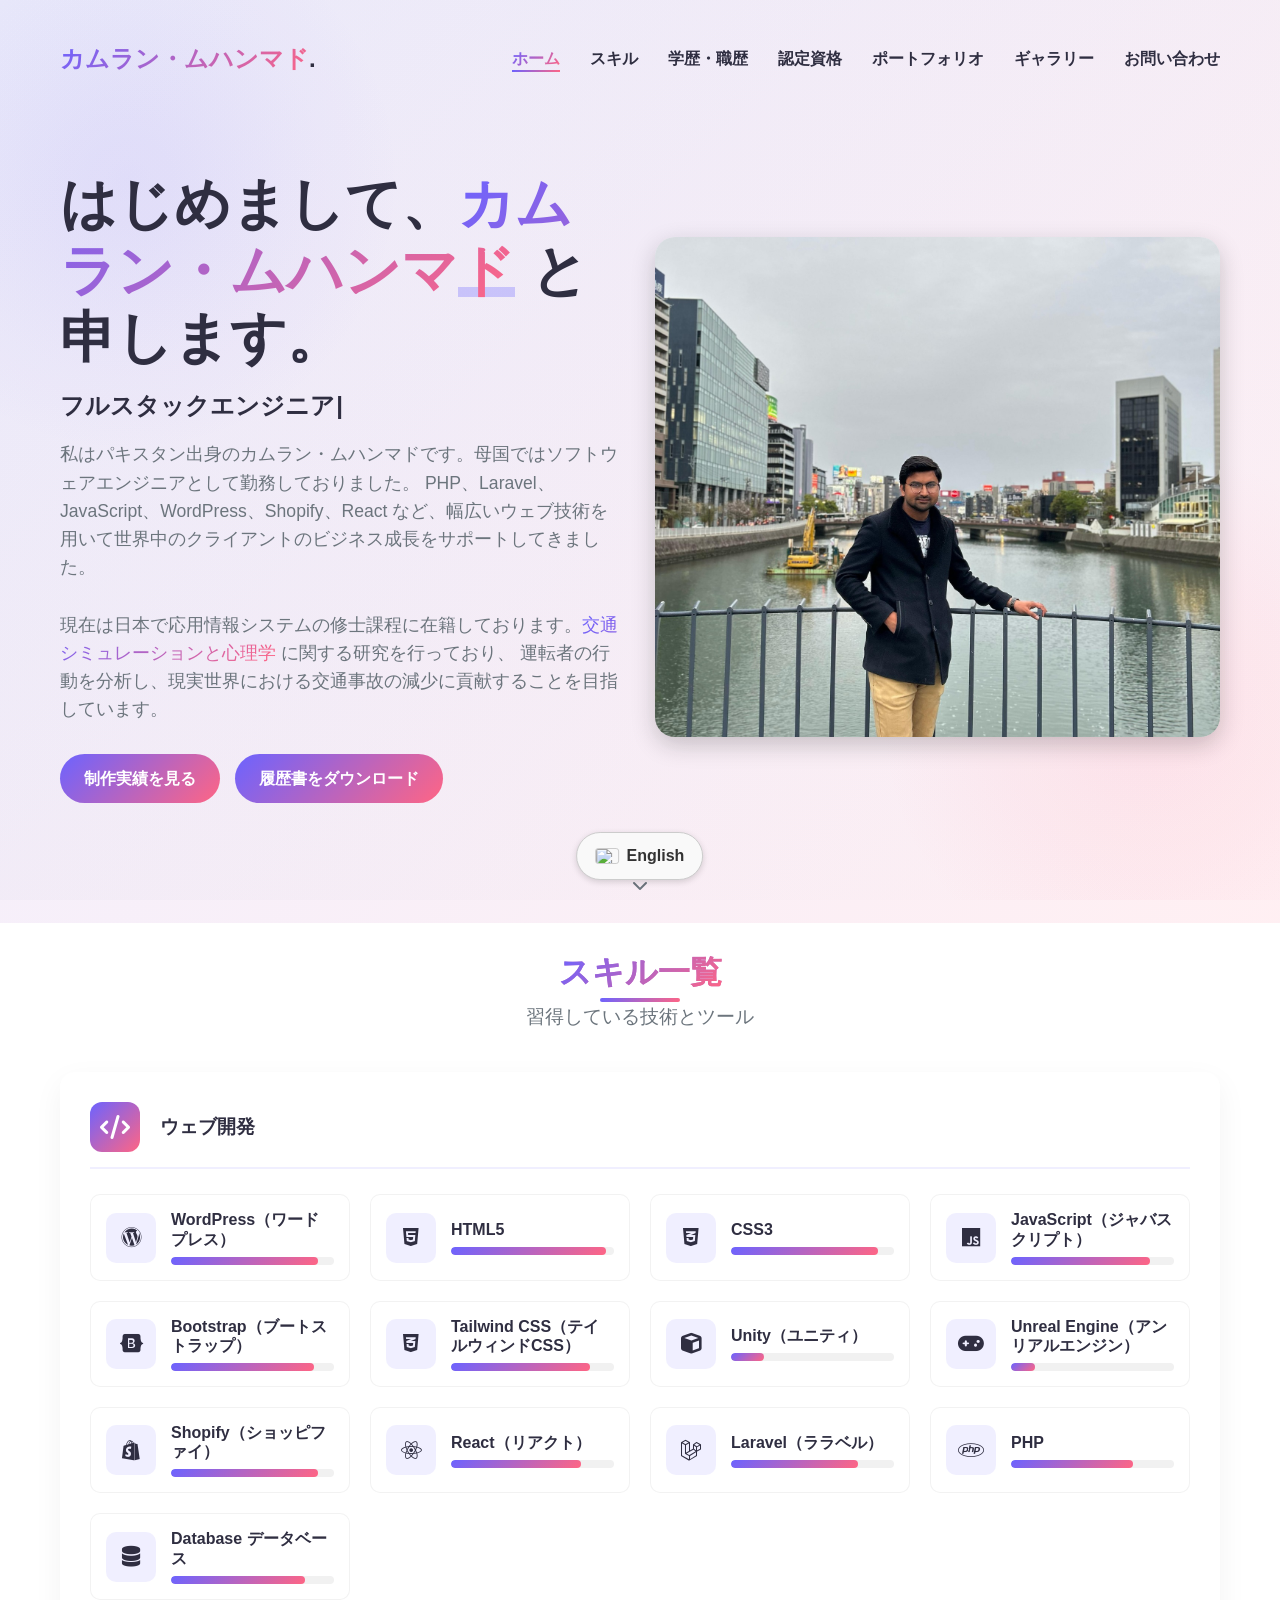
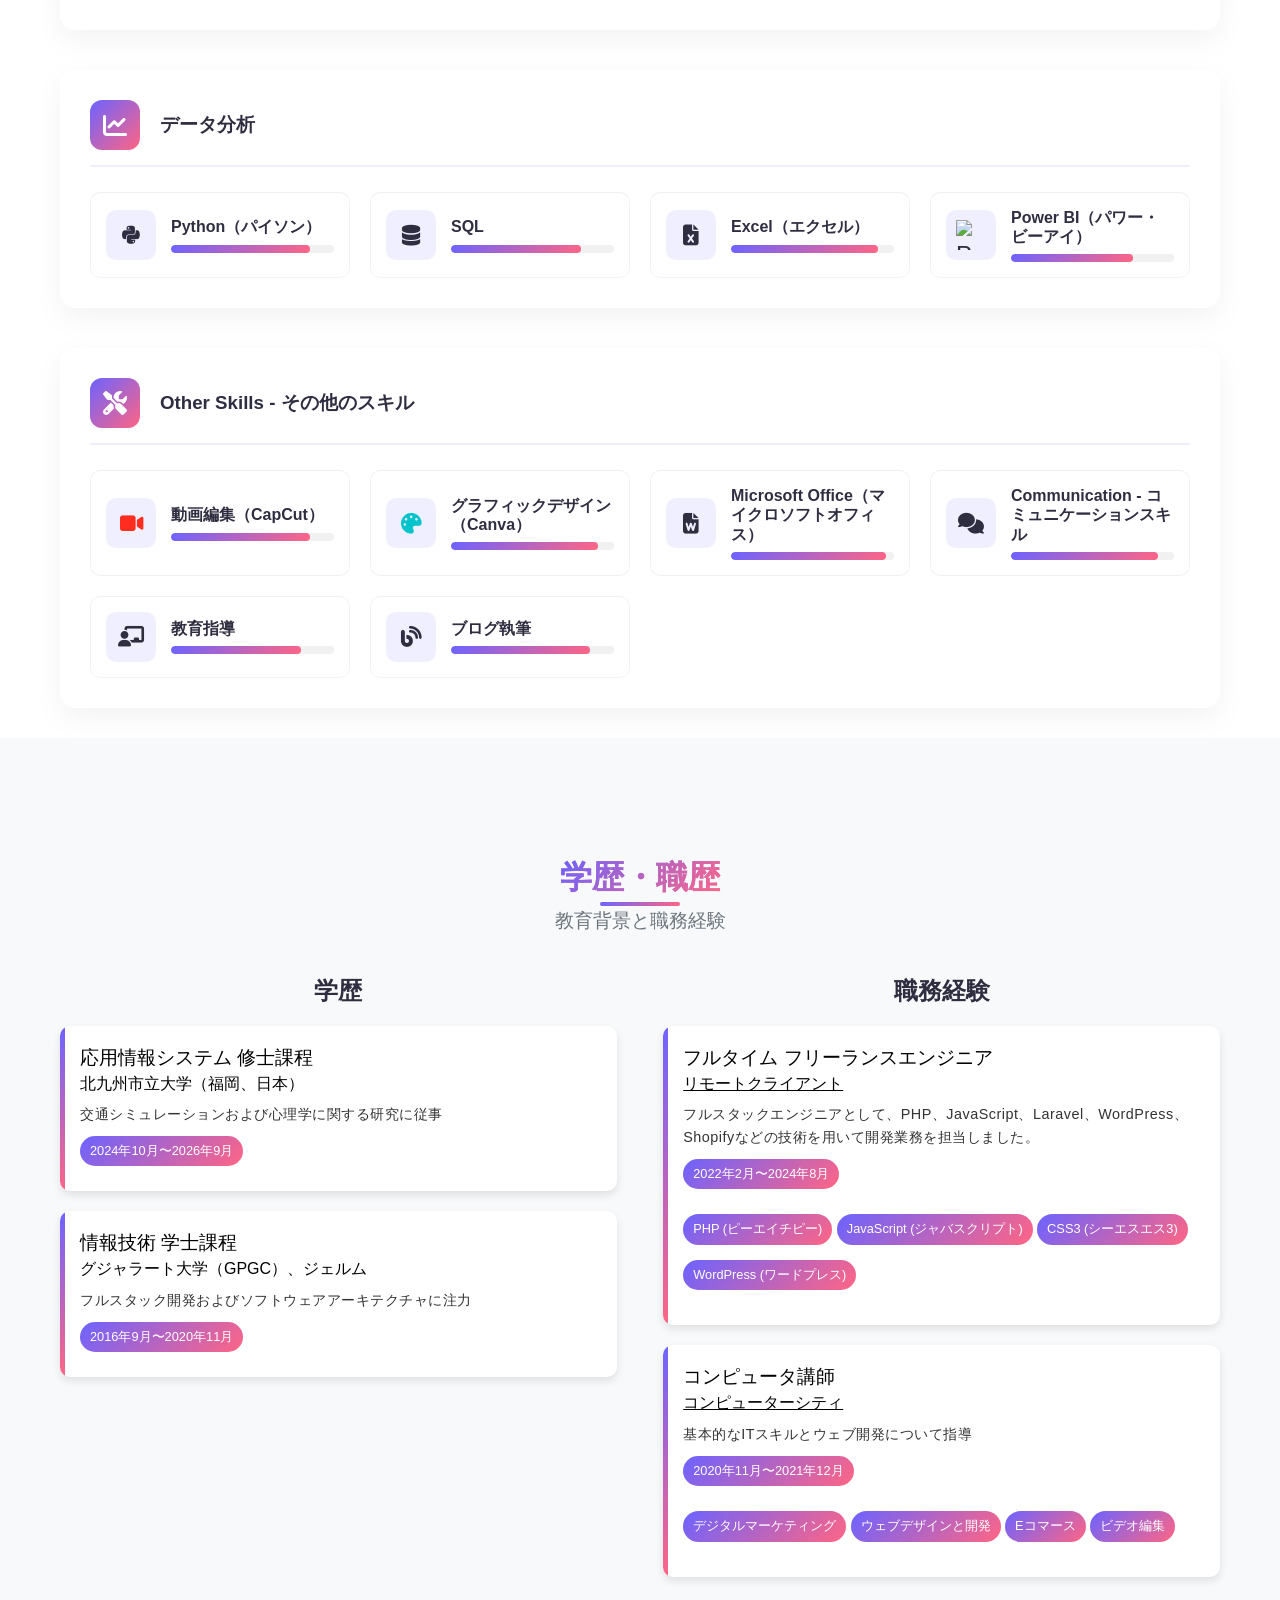
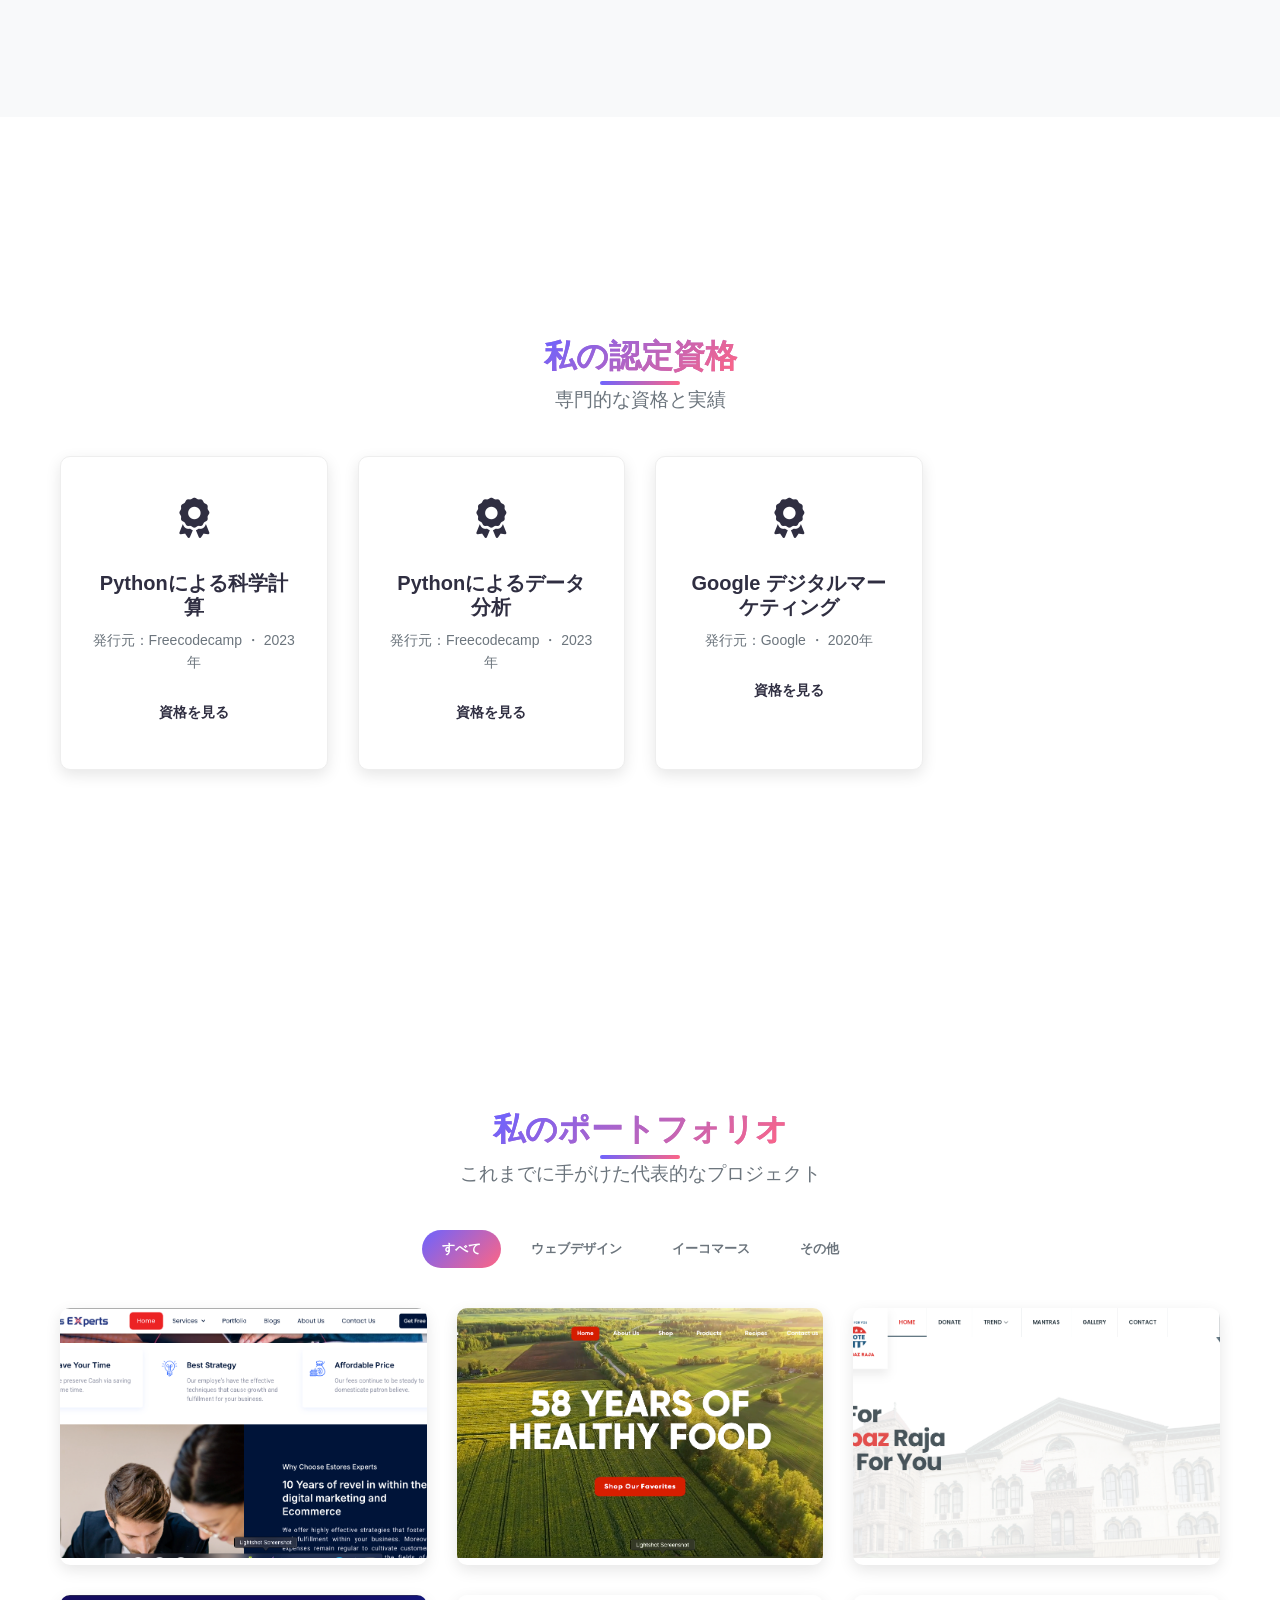
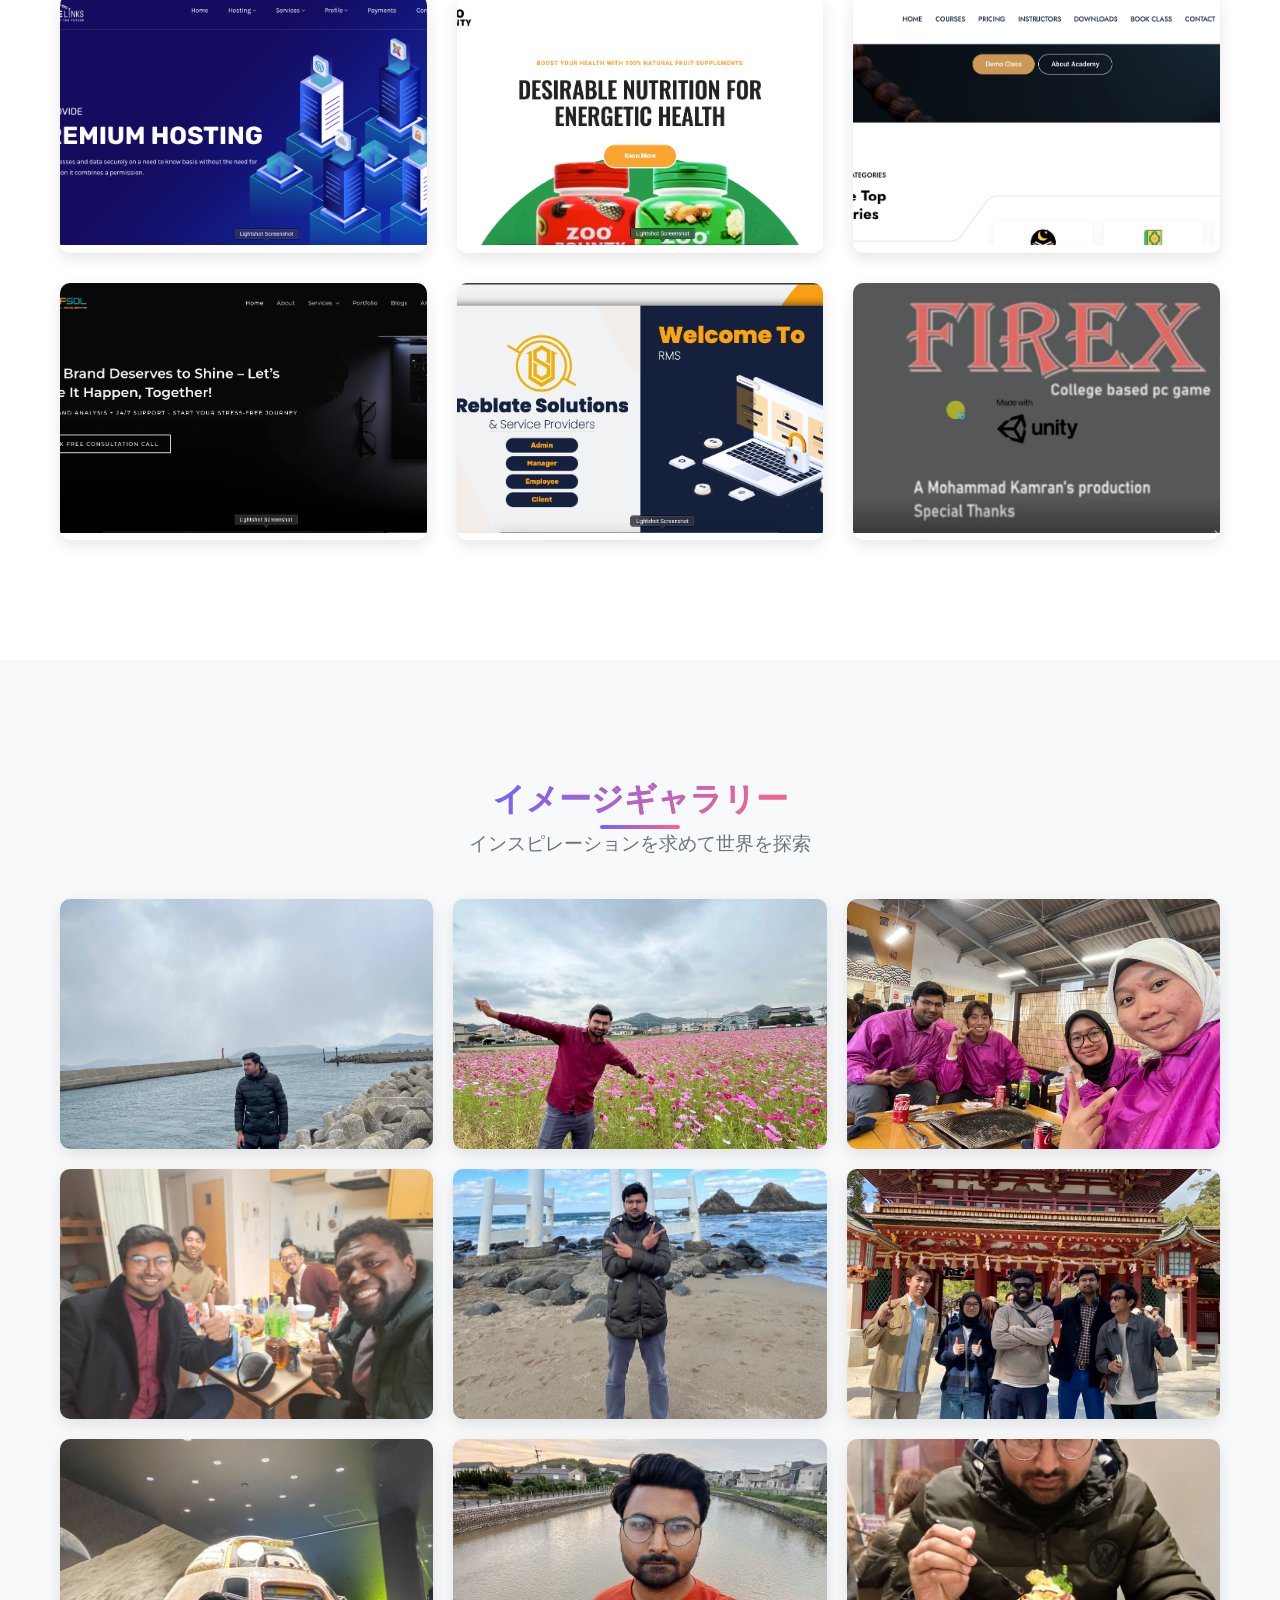
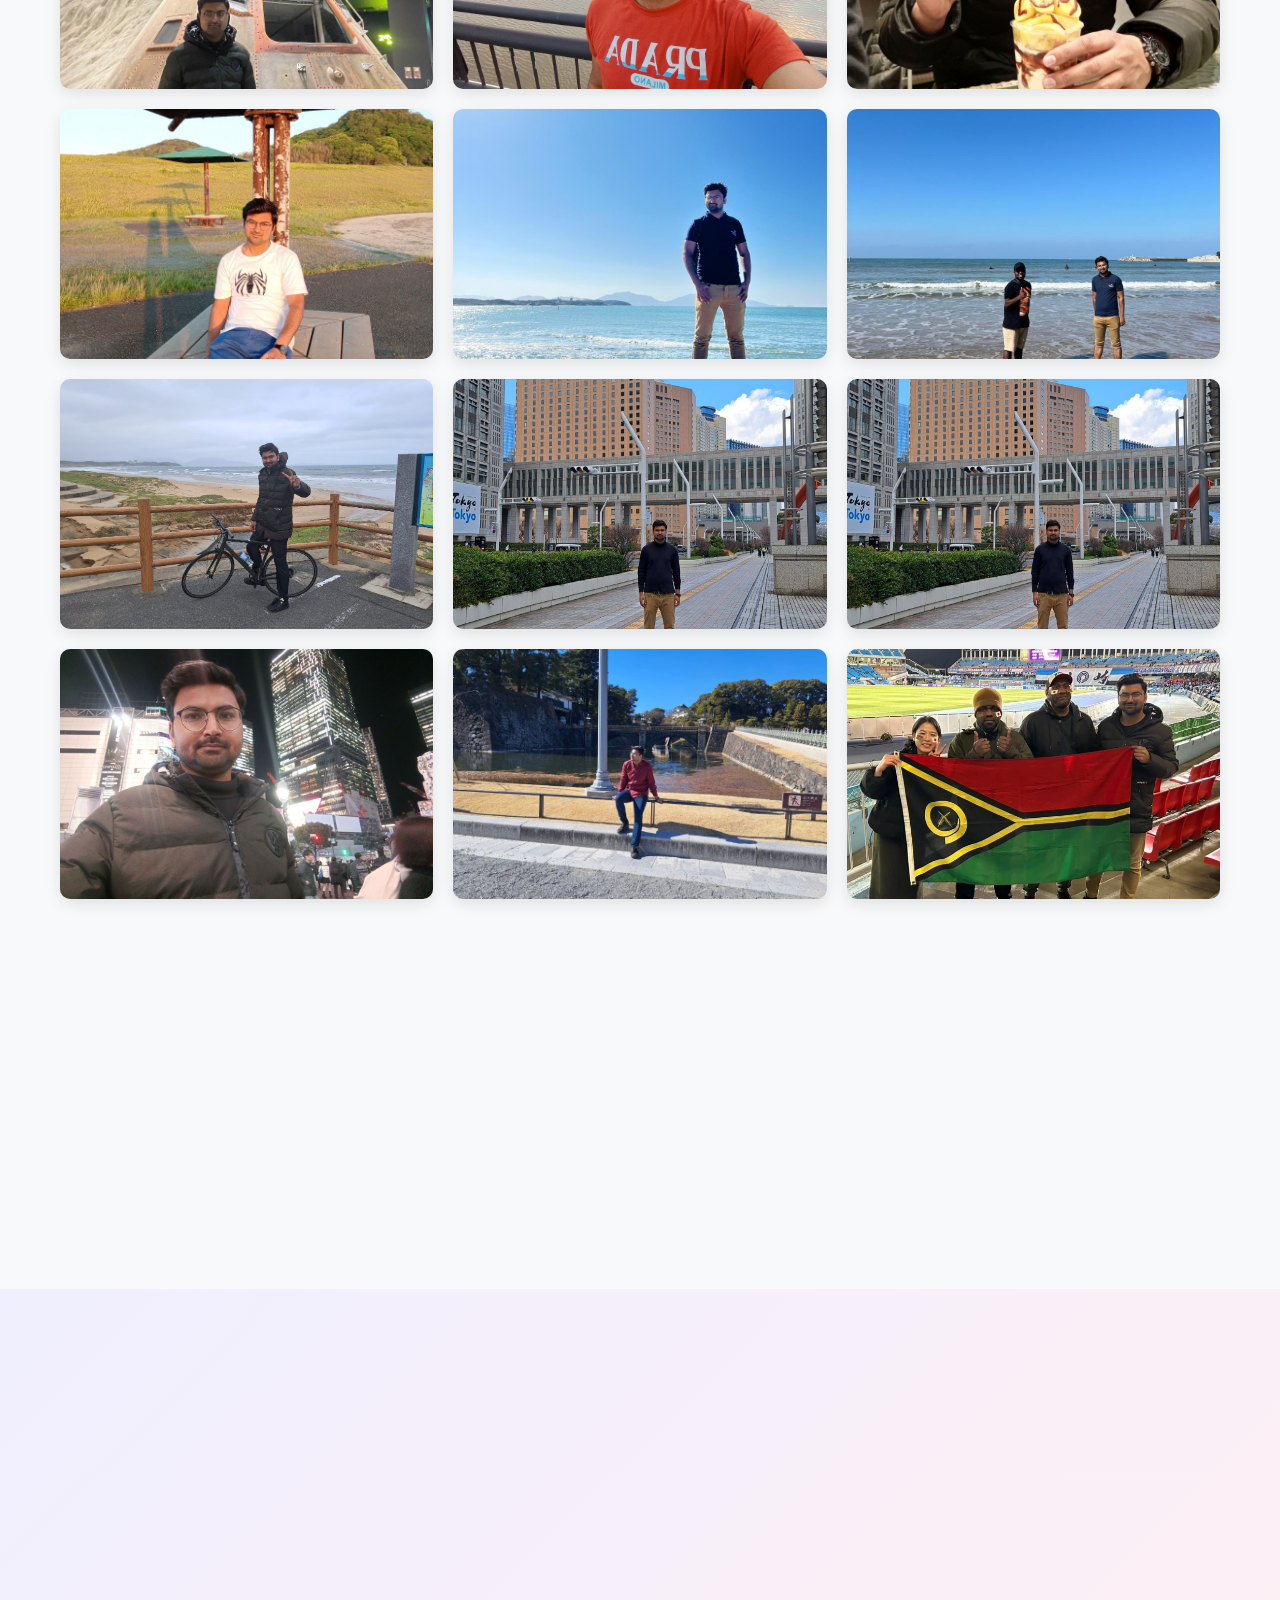
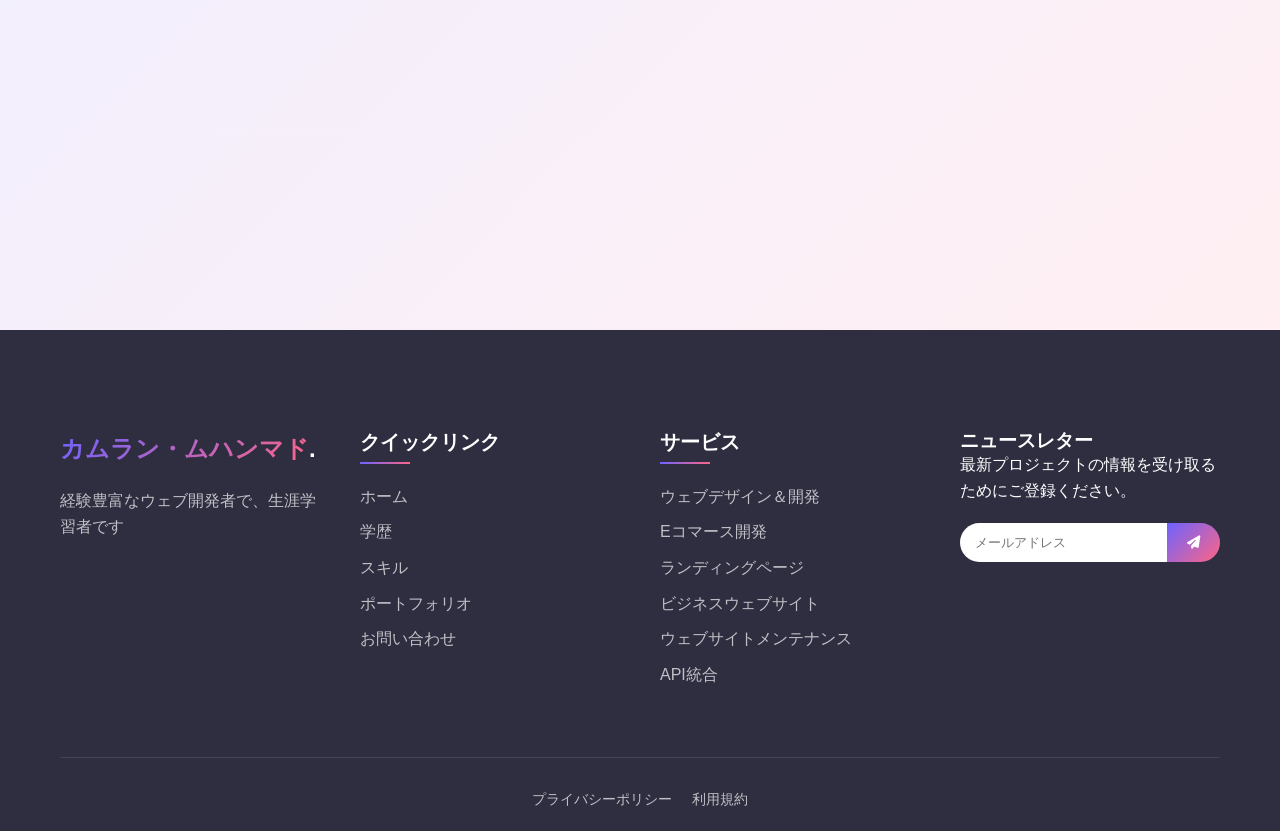
==== index-japanese.html @ 57a6a5d3 "Update index-japanese.html update" ====
<!DOCTYPE html>
<html lang="en">

<head>
    <meta charset="UTF-8">
    <meta name="viewport" content="width=device-width, initial-scale=1.0">
    <title>ムハンマド・カムラン | ウェブ開発者</title>
    <link rel="icon" href="gallary/web.png" type="image/svg+xml">

    <link rel="stylesheet" href="https://cdnjs.cloudflare.com/ajax/libs/font-awesome/6.4.0/css/all.min.css">
    <link rel="stylesheet" href="style.css">
    <!-- <script>
        function googleTranslateElementInit() {
            new google.translate.TranslateElement({
                pageLanguage: 'en',
                includedLanguages: 'en,ja',
                layout: google.translate.TranslateElement.InlineLayout.SIMPLE
            }, 'google_translate_element');

            // Hide Google's default dropdown
            setTimeout(() => {
                const googleDropdown = document.querySelector('.goog-te-combo');
                if (googleDropdown) googleDropdown.style.display = 'none';
            }, 500);
        }
    </script>
    <script src="https://translate.google.com/translate_a/element.js?cb=googleTranslateElementInit"></script> -->
    <!-- <style>
        /* Language Switcher */
        .language-switcher {
            position: fixed;
            bottom: 20px;
            left: 20px;
            z-index: 9999;
        }

        #translate-button {
            display: flex;
            align-items: center;
            gap: 8px;
            padding: 8px 16px;
            background: white;
            border: none;
            border-radius: 30px;
            box-shadow: 0 2px 10px rgba(0, 0, 0, 0.15);
            cursor: pointer;
            font-weight: 500;
            transition: all 0.3s ease;
        }

        #translate-button:hover {
            transform: translateY(-2px);
            box-shadow: 0 4px 12px rgba(0, 0, 0, 0.2);
        }

        #current-flag {
            width: 20px;
            height: 15px;
            object-fit: cover;
            border-radius: 2px;
        }

        /* Mobile responsive */
        @media (max-width: 768px) {
            .language-switcher {
                left: 50%;
                transform: translateX(-50%);
            }
        }

        /* Google Translate adjustments */
        .goog-te-banner-frame {
            display: none !important;
        }

        body {
            top: 0 !important;
        }

        /* Fix for translated content layout */
        [lang="ja"] {
            font-family: -apple-system, BlinkMacSystemFont, "Segoe UI", Roboto,
                "Hiragino Kaku Gothic Pro", Meiryo, sans-serif;
        }
    </style> -->

</head>

<body>

    <!-- hidden off-screen, but still in the DOM -->
    <div id="google_translate_element" style="position:absolute; left:-9999px; top:0; visibility:hidden;"></div>

    <!-- Particles Container -->
    <div id="tsparticles"></div>

    <!-- Header -->
    <!-- Header (Japanese Version with Katakana name) -->
    <header class="header">
        <div class="container">
            <div class="logo">
                <span class="logo-text text-gradient">カムラン・ムハンマド</span>
                <span class="logo-dot">.</span>
            </div>
            <nav class="nav">
                <ul class="nav-list">
                    <li class="nav-item"><a href="#home" class="nav-link active">ホーム</a></li>
                    <li class="nav-item"><a href="#skills" class="nav-link">スキル</a></li>
                    <li class="nav-item"><a href="#timeline-section" class="nav-link">学歴・職歴</a></li>
                    <li class="nav-item"><a href="#certifications" class="nav-link">認定資格</a></li>
                    <li class="nav-item"><a href="#portfolio" class="nav-link">ポートフォリオ</a></li>
                    <li class="nav-item"><a href="#gallery" class="nav-link">ギャラリー</a></li>
                    <li class="nav-item"><a href="#contact" class="nav-link">お問い合わせ</a></li>
                </ul>
                <div class="hamburger">
                    <span class="bar"></span>
                    <span class="bar"></span>
                    <span class="bar"></span>
                </div>
            </nav>
        </div>
    </header>







    <!-- Hero Section -->
    <section id="home" class="hero">
        <div class="container">
            <div class="hero-content">
                <h1 class="hero-title animate">
                    はじめまして、<span class="text-gradient">カムラン・ムハンマド</span> と申します。
                </h1>
                <h2 class="hero-subtitle animate">
                    <span class="typewriter" data-words='["フルスタックエンジニア", "日本在住の外国人"]'></span>
                </h2>

                <p class="hero-text animate">
                    私はパキスタン出身のカムラン・ムハンマドです。母国ではソフトウェアエンジニアとして勤務しておりました。
                    PHP、Laravel、JavaScript、WordPress、Shopify、React など、幅広いウェブ技術を用いて世界中のクライアントのビジネス成長をサポートしてきました。
                </p>

                <p class="hero-text animate">
                    現在は日本で応用情報システムの修士課程に在籍しております。<span class="text-gradient"><u>交通シミュレーションと心理学</u></span> に関する研究を行っており、
                    運転者の行動を分析し、現実世界における交通事故の減少に貢献することを目指しています。
                </p>

                <div class="hero-buttons animate">
                    <a href="#portfolio" class="btn btn-primary">制作実績を見る</a>
                    <a href="Kamran-cv-japanese.pdf" target="_blank" class="btn btn-primary">履歴書をダウンロード</a>
                </div>

            </div>
            <div class="hero-image animate">
                <div class="image-wrapper">
                    <img src="gallary/heading.jpg" height="500" width="500" alt="Web Developer">
                    <div class="image-overlay"></div>
                </div>
            </div>
        </div>
        <div class="hero-scroll">
            <!-- <span>Scroll Down</span> -->
            <i class="fas fa-chevron-down"></i>
        </div>
    </section>

    <!-- Skills Section -->
    <section id="skills" class="skills">
        <div class="container">
            <h2 class="section-title animate text-gradient"><span>スキル一覧</span></h2>
            <p class="section-subtitle animate">習得している技術とツール</p>

            <div class="skills-categories">
                <!-- Web Development -->
                <div class="skills-category animate">
                    <div class="category-header">
                        <div class="category-icon">
                            <i class="fas fa-code"></i>
                        </div>
                        <h3>ウェブ開発</h3>
                    </div>
                    <div class="skills-grid">
                        <div class="skill-card">
                            <div class="skill-icon">
                                <i class="fab fa-wordpress"></i>
                            </div>
                            <div class="skill-info">
                                <h4>WordPress（ワードプレス）</h4>
                                <div class="skill-bar">
                                    <div class="skill-progress" data-width="90%"></div>
                                </div>
                            </div>
                        </div>

                        <div class="skill-card">
                            <div class="skill-icon">
                                <i class="fab fa-html5"></i>
                            </div>
                            <div class="skill-info">
                                <h4>HTML5</h4>
                                <div class="skill-bar">
                                    <div class="skill-progress" data-width="95%"></div>
                                </div>
                            </div>
                        </div>

                        <div class="skill-card">
                            <div class="skill-icon">
                                <i class="fab fa-css3-alt"></i>
                            </div>
                            <div class="skill-info">
                                <h4>CSS3</h4>
                                <div class="skill-bar">
                                    <div class="skill-progress" data-width="90%"></div>
                                </div>
                            </div>
                        </div>

                        <div class="skill-card">
                            <div class="skill-icon">
                                <i class="fab fa-js"></i>
                            </div>
                            <div class="skill-info">
                                <h4>JavaScript（ジャバスクリプト）</h4>
                                <div class="skill-bar">
                                    <div class="skill-progress" data-width="85%"></div>
                                </div>
                            </div>
                        </div>

                        <div class="skill-card">
                            <div class="skill-icon">
                                <i class="fab fa-bootstrap"></i>
                            </div>
                            <div class="skill-info">
                                <h4>Bootstrap（ブートストラップ）</h4>
                                <div class="skill-bar">
                                    <div class="skill-progress" data-width="88%"></div>
                                </div>
                            </div>
                        </div>

                        <div class="skill-card">
                            <div class="skill-icon">
                                <i class="fab fa-css3-alt"></i> <!-- You can customize the icon if needed -->
                            </div>
                            <div class="skill-info">
                                <h4>Tailwind CSS（テイルウィンドCSS）</h4>
                                <div class="skill-bar">
                                    <div class="skill-progress" data-width="85%"></div>
                                </div>
                            </div>
                        </div>

                        <div class="skill-card">
                            <div class="skill-icon">
                                <i class="fas fa-cube"></i> <!-- Placeholder icon for Unity -->
                            </div>
                            <div class="skill-info">
                                <h4>Unity（ユニティ）</h4>
                                <div class="skill-bar">
                                    <div class="skill-progress" data-width="20%"></div>
                                </div>
                            </div>
                        </div>

                        <div class="skill-card">
                            <div class="skill-icon">
                                <i class="fas fa-gamepad"></i> <!-- Placeholder icon for Unreal Engine -->
                            </div>
                            <div class="skill-info">
                                <h4>Unreal Engine（アンリアルエンジン）</h4>
                                <div class="skill-bar">
                                    <div class="skill-progress" data-width="15%"></div>
                                </div>
                            </div>
                        </div>




                        <div class="skill-card">
                            <div class="skill-icon">
                                <i class="fab fa-shopify"></i>
                            </div>
                            <div class="skill-info">
                                <h4>Shopify（ショッピファイ）</h4>
                                <div class="skill-bar">
                                    <div class="skill-progress" data-width="90%"></div>
                                </div>
                            </div>
                        </div>



                        <div class="skill-card">
                            <div class="skill-icon">
                                <i class="fab fa-react"></i>
                            </div>
                            <div class="skill-info">
                                <h4>React（リアクト）</h4>
                                <div class="skill-bar">
                                    <div class="skill-progress" data-width="80%"></div>
                                </div>
                            </div>
                        </div>

                        <!-- Add this with the other Web Development skill cards -->
                        <div class="skill-card">
                            <div class="skill-icon">
                                <i class="fab fa-laravel"></i>
                            </div>
                            <div class="skill-info">
                                <h4>Laravel（ララベル）</h4>
                                <div class="skill-bar">
                                    <div class="skill-progress" data-width="78%"></div>
                                </div>
                            </div>
                        </div>

                        <div class="skill-card">
                            <div class="skill-icon">
                                <i class="fab fa-php"></i>
                            </div>
                            <div class="skill-info">
                                <h4>PHP</h4>
                                <div class="skill-bar">
                                    <div class="skill-progress" data-width="75%"></div>
                                </div>
                            </div>
                        </div>

                        <div class="skill-card">
                            <div class="skill-icon">
                                <i class="fas fa-database"></i>
                            </div>
                            <div class="skill-info">
                                <h4>Database データベース</h4>
                                <div class="skill-bar">
                                    <div class="skill-progress" data-width="82%"></div>
                                </div>
                            </div>
                        </div>
                    </div>
                </div>

                <!-- Data Analysis -->
                <div class="skills-category animate">
                    <div class="category-header">
                        <div class="category-icon">
                            <i class="fas fa-chart-line"></i>
                        </div>
                        <h3>データ分析</h3>
                    </div>
                    <div class="skills-grid">
                        <div class="skill-card">
                            <div class="skill-icon">
                                <i class="fab fa-python"></i>
                            </div>
                            <div class="skill-info">
                                <h4>Python（パイソン）</h4>
                                <div class="skill-bar">
                                    <div class="skill-progress" data-width="85%"></div>
                                </div>
                            </div>
                        </div>

                        <div class="skill-card">
                            <div class="skill-icon">
                                <i class="fas fa-database"></i>
                            </div>
                            <div class="skill-info">
                                <h4>SQL</h4>
                                <div class="skill-bar">
                                    <div class="skill-progress" data-width="80%"></div>
                                </div>
                            </div>
                        </div>


                        <div class="skill-card">
                            <div class="skill-icon">
                                <i class="fas fa-file-excel"></i>
                            </div>
                            <div class="skill-info">
                                <h4>Excel（エクセル）</h4>
                                <div class="skill-bar">
                                    <div class="skill-progress" data-width="90%"></div>
                                </div>
                            </div>
                        </div>

                        <div class="skill-card">
                            <div class="skill-icon">
                                <img src="https://img.icons8.com/color/48/000000/power-bi.png" alt="Power BI">
                            </div>
                            <div class="skill-info">
                                <h4>Power BI（パワー・ビーアイ）</h4>
                                <div class="skill-bar">
                                    <div class="skill-progress" data-width="75%"></div>
                                </div>
                            </div>
                        </div>
                    </div>
                </div>

                <!-- Other Skills -->
                <div class="skills-category animate">
                    <div class="category-header">
                        <div class="category-icon">
                            <i class="fas fa-tools"></i>
                        </div>
                        <h3>Other Skills - その他のスキル</h3>
                    </div>
                    <div class="skills-grid">
                        <!-- Video Editing (CapCut) -->
                        <div class="skill-card">
                            <div class="skill-icon">
                                <i class="fas fa-video"></i>
                            </div>
                            <div class="skill-info">
                                <h4>動画編集（CapCut）</h4>
                                <div class="skill-bar">
                                    <div class="skill-progress" data-width="85%"></div>
                                </div>
                            </div>
                        </div>

                        <!-- Graphic Design (Canva) -->
                        <div class="skill-card">
                            <div class="skill-icon">
                                <i class="fas fa-palette"></i>
                            </div>
                            <div class="skill-info">
                                <h4>グラフィックデザイン（Canva）</h4>
                                <div class="skill-bar">
                                    <div class="skill-progress" data-width="90%"></div>
                                </div>
                            </div>
                        </div>

                        <!-- MS Office -->
                        <div class="skill-card">
                            <div class="skill-icon">
                                <i class="fas fa-file-word"></i>
                            </div>
                            <div class="skill-info">
                                <h4>Microsoft Office（マイクロソフトオフィス）</h4>
                                <div class="skill-bar">
                                    <div class="skill-progress" data-width="95%"></div>
                                </div>
                            </div>
                        </div>

                        <!-- Communication -->
                        <div class="skill-card">
                            <div class="skill-icon">
                                <i class="fas fa-comments"></i>
                            </div>
                            <div class="skill-info">
                                <h4>Communication - コミュニケーションスキル</h4>
                                <div class="skill-bar">
                                    <div class="skill-progress" data-width="90%"></div>
                                </div>
                            </div>
                        </div>

                        <!-- Teaching -->
                        <div class="skill-card">
                            <div class="skill-icon">
                                <i class="fas fa-chalkboard-teacher"></i>
                            </div>
                            <div class="skill-info">
                                <h4>教育指導</h4>
                                <div class="skill-bar">
                                    <div class="skill-progress" data-width="80%"></div>
                                </div>
                            </div>
                        </div>

                        <!-- Blog Writing -->
                        <div class="skill-card">
                            <div class="skill-icon">
                                <i class="fas fa-blog"></i>
                            </div>
                            <div class="skill-info">
                                <h4>ブログ執筆</h4>
                                <div class="skill-bar">
                                    <div class="skill-progress" data-width="85%"></div>
                                </div>
                            </div>
                        </div>
                    </div>
                </div>
            </div>
        </div>
    </section>


    <!-- Employment Section -->
    <section id="timeline-section" class="timeline-section">
        <div class="container">
            <h2 class="section-title animate text-gradient"><span>学歴・職歴</span></h2>
            <p class="section-subtitle animate">教育背景と職務経験</p>

            <div class="timeline-grid">
                <!-- Left Column (Education) -->
                <div class="timeline-column education-column">
                    <h3 class="column-title">学歴</h3>

                    <div class="timeline-card animate">
                        <h4>応用情報システム 修士課程</h4>
                        <h5>北九州市立大学（福岡、日本）</h5>
                        <p>交通シミュレーションおよび心理学に関する研究に従事</p>
                        <span class="timeline-date">2024年10月〜2026年9月</span>
                    </div>

                    <div class="timeline-card animate">
                        <h4>情報技術 学士課程</h4>
                        <h5>グジャラート大学（GPGC）、ジェルム</h5>
                        <p>フルスタック開発およびソフトウェアアーキテクチャに注力</p>
                        <span class="timeline-date">2016年9月〜2020年11月</span>
                    </div>


                </div>

                <!-- Right Column (Professional Experience) -->
                <div class="timeline-column experience-column">
                    <h3 class="column-title">職務経験</h3>
                    <div class="timeline-card animate">
                        <h4>フルタイム フリーランスエンジニア</h4>
                        <h5><u><a href="#" target="_blank">リモートクライアント</a></u></h5>
                        <p>フルスタックエンジニアとして、PHP、JavaScript、Laravel、WordPress、Shopifyなどの技術を用いて開発業務を担当しました。</p>
                        <span class="timeline-date">2022年2月〜2024年8月</span>
                        <div class="skills">
                            <span class="timeline-date">PHP (ピーエイチピー)</span>
                            <span class="timeline-date">JavaScript (ジャバスクリプト)</span>
                            <span class="timeline-date">CSS3 (シーエスエス3)</span>
                            <span class="timeline-date">WordPress (ワードプレス)</span>
                            <!-- <span class="timeline-date">Laravel (ララベル)</span> -->
                        </div>
                        
                    </div>
                    <div class="timeline-card animate">
                        <h4>コンピュータ講師</h4>
                        <h5><u>コンピューターシティ</u></h5>
                        <p>基本的なITスキルとウェブ開発について指導</p>
                        <span class="timeline-date">2020年11月〜2021年12月</span>
                        <div class="skills">
                            <span class="timeline-date">デジタルマーケティング</span>
                            <span class="timeline-date">ウェブデザインと開発</span>
                            <span class="timeline-date">Eコマース</span>
                            <span class="timeline-date">ビデオ編集</span>
                            <!-- <span class="timeline-date">Laravel</span> -->
                        </div>
                        
                    </div>
                </div>
            </div>
        </div>
    </section>

    <style>
        /* ===== Timeline Section ===== */
        .timeline-section {
            padding: 100px 0;
            background-color: #f8f9fa;
            text-align: center;
        }

        .container {
            max-width: 1200px;
            margin: auto;
            padding: 20px;
        }

        .section-title {
            font-size: 2rem;
            margin-bottom: 10px;
        }

        .section-title span {
            color: #000;
        }

        .section-subtitle {
            font-size: 1.2rem;
            color: #6c757d;
            margin-bottom: 40px;
        }

        /* Timeline Grid */
        .timeline-grid {
            display: flex;
            gap: 40px;
            justify-content: space-between;
            align-items: flex-start;
            flex-wrap: wrap;
        }

        /* Columns */
        .timeline-column {
            width: 48%;
        }

        /* Titles */
        .column-title {
            font-size: 1.5rem;
            font-weight: bold;
            margin-bottom: 20px;
            text-align: center;
        }

        /* Timeline Cards */
        .timeline-card {
            background-color: white;
            padding: 20px;
            border-radius: 10px;
            box-shadow: 0 4px 8px rgba(0, 0, 0, 0.1);
            margin-bottom: 20px;
            text-align: left;
            position: relative;
            overflow: hidden;
            /* Ensures no unwanted spacing */
        }

        .timeline-card::before {
            content: "";
            position: absolute;
            top: 0;
            left: 0;
            width: 5px;
            height: 100%;
            background: linear-gradient(135deg, #6c63ff 0%, #ff6584 100%);
            border-radius: 10px 0 0 10px;
            /* Match the card's border radius */
        }

        .timeline-card h4 {
            font-size: 1.2rem;
            margin-bottom: 5px;
            color: #000;
            font-weight: 500;
        }

        .timeline-card h5 {
            font-size: 1rem;
            font-weight: 400;
            color: #000;
            margin-bottom: 10px;
        }

        .timeline-card p {
            font-size: 0.9rem;
            color: #333;
            letter-spacing: 0.5px;
        }

        .timeline-date {
            display: inline-block;
            background: linear-gradient(135deg, #6c63ff 0%, #ff6584 100%);
            color: white;
            padding: 5px 10px;
            border-radius: 20px;
            font-size: 0.8rem;
            font-weight: 500;
            margin-top: 10px;
        }


        /* Skills Badges */


        .badge {
            display: inline-block;
            padding: 6px 12px;
            font-size: 0.875rem;
            font-weight: 600;
            color: #fff;
            border-radius: 20px;
            margin: 5px 3px;
        }

        .bg-primary {
            background-color: #007bff;
        }

        .bg-success {
            background-color: #28a745;
        }

        .bg-warning {
            background-color: #ffc107;
            color: #212529;
        }

        .bg-info {
            background-color: #17a2b8;
            color: #212529;
        }

        .bg-danger {
            background-color: #dc3545;
        }

        .bg-secondary {
            background-color: #6c757d;
        }

        .bg-dark {
            background-color: #343a40;
        }

        /* Responsive Design */
        @media (max-width: 992px) {
            .timeline-grid {
                flex-direction: column;
                align-items: center;
            }

            .timeline-column {
                width: 90%;
            }
        }

        @media (max-width: 768px) {
            .timeline-column {
                width: 100%;
            }

            .timeline-card {
                text-align: center;
                border-left: none;
                border-top: 5px solid #007bff;
            }
        }
    </style>

    <!-- Certifications Section -->
    <section id="certifications" class="certifications">
        <!-- 認定資格セクション -->
        <section id="certifications" class="certifications">
            <div class="container">
                <h2 class="section-title animate text-gradient"><span>私の認定資格</span></h2>
                <p class="section-subtitle animate">専門的な資格と実績</p>

                <div class="certifications-grid">
                    <div class="certification-card animate">
                        <div class="certification-icon">
                            <i class="fas fa-award"></i>
                        </div>
                        <h3>Pythonによる科学計算</h3>
                        <p>発行元：Freecodecamp ・ 2023年</p>
                        <a target="_blank"
                            href="https://www.freecodecamp.org/certification/mohammad_kamran/scientific-computing-with-python-v7"
                            class="btn btn-small">資格を見る</a>
                    </div>

                    <div class="certification-card animate">
                        <div class="certification-icon">
                            <i class="fas fa-award"></i>
                        </div>
                        <h3>Pythonによるデータ分析</h3>
                        <p>発行元：Freecodecamp ・ 2023年</p>
                        <a target="_blank"
                            href="https://www.freecodecamp.org/certification/mohammad_kamran/data-analysis-with-python-v7"
                            class="btn btn-small">資格を見る</a>
                    </div>

                    <div class="certification-card animate">
                        <div class="certification-icon">
                            <i class="fas fa-award"></i>
                        </div>
                        <h3>Google デジタルマーケティング</h3>
                        <p>発行元：Google ・ 2020年</p>
                        <a target="_blank"
                            href="https://www.linkedin.com/in/mokamran/details/certifications/1702541704516/single-media-viewer/?type=IMAGE&profileId=ACoAAC-pnmUBZNPYAO6bAepZAN1JRHtpe7qyTGM"
                            class="btn btn-small">資格を見る</a>
                    </div>

                </div>
            </div>
        </section>

    </section>

    <!-- Portfolio Section -->
    <section id="portfolio" class="portfolio">
        <div class="container">
            <h2 class="section-title animate text-gradient"><span>私のポートフォリオ</span></h2>
            <p class="section-subtitle animate">これまでに手がけた代表的なプロジェクト</p>
    
            <div class="portfolio-tabs animate">
                <button class="tab-btn active" data-tab="all">すべて</button>
                <button class="tab-btn" data-tab="web">ウェブデザイン</button>
                <button class="tab-btn" data-tab="ecom">イーコマース</button>
                <button class="tab-btn" data-tab="other">その他</button>
            </div>
    
            <div class="portfolio-grid">
                <div class="portfolio-item animate" data-category="web">
                    <div class="portfolio-image">
                        <img src="portfolio/estores-experts.png" alt="Eコマースサイト">
                        <div class="portfolio-overlay">
                            <h3>エキスパート・エストアーズ</h3>
                            <p>イーコマース代理店のウェブサイト</p>
                            <a target="_blank" href="https://www.estoresexperts.com" class="portfolio-link"><i class="fas fa-external-link-alt"></i></a>
                        </div>
                    </div>
                </div>
    
                <div class="portfolio-item animate" data-category="ecom">
                    <div class="portfolio-image">
                        <img src="portfolio/mosle.png" alt="イーコマースサイト">
                        <div class="portfolio-overlay">
                            <h3>モスレ株式会社</h3>
                            <p>イーコマースサイト</p>
                            <a target="_blank" href="https://mosleinc.com" class="portfolio-link"><i class="fas fa-external-link-alt"></i></a>
                        </div>
                    </div>
                </div>
    
                <div class="portfolio-item animate" data-category="web">
                    <div class="portfolio-image">
                        <img src="portfolio/advocate-raja.png" alt="パーソナルサイト">
                        <div class="portfolio-overlay">
                            <h3>アドボケイト・ラジャ</h3>
                            <p>個人ウェブサイト</p>
                            <a target="_blank" href="https://advocateraja.com/" class="portfolio-link"><i class="fas fa-external-link-alt"></i></a>
                        </div>
                    </div>
                </div>
    
                <div class="portfolio-item animate" data-category="web">
                    <div class="portfolio-image">
                        <img src="portfolio/unique-links.png" alt="ウェブホスティングサイト">
                        <div class="portfolio-overlay">
                            <h3>ユニークリンクス</h3>
                            <p>ウェブホスティング会社のサイト</p>
                            <a target="_blank" href="https://www.unique-links.com.pk/" class="portfolio-link"><i class="fas fa-external-link-alt"></i></a>
                        </div>
                    </div>
                </div>
    
                <div class="portfolio-item animate" data-category="ecom">
                    <div class="portfolio-image">
                        <img src="portfolio/zoo-bounty.png" alt="オンラインショッピングサイト">
                        <div class="portfolio-overlay">
                            <h3>ズー・バウンティ</h3>
                            <p>オンラインショッピングサイト</p>
                            <a target="_blank" href="https://zoo-bounty.com/" class="portfolio-link"><i class="fas fa-external-link-alt"></i></a>
                        </div>
                    </div>
                </div>
    
                <div class="portfolio-item animate" data-category="web">
                    <div class="portfolio-image">
                        <img src="portfolio/huffaz-academy.png" alt="コーポレートサイト">
                        <div class="portfolio-overlay">
                            <h3>フッファズ・アカデミー</h3>
                            <p>クルアーン教室のウェブサイト</p>
                            <a target="_blank" href="https://huffazacademy.com/" class="portfolio-link"><i class="fas fa-external-link-alt"></i></a>
                        </div>
                    </div>
                </div>
    
                <div class="portfolio-item animate" data-category="web">
                    <div class="portfolio-image">
                        <img src="portfolio/swif-sol.png" alt="デジタルマーケティング代理店サイト">
                        <div class="portfolio-overlay">
                            <h3>スウィフ・ソル</h3>
                            <p>デジタルマーケティング代理店のウェブサイト</p>
                            <a target="_blank" href="https://swifsol.com/" class="portfolio-link"><i class="fas fa-external-link-alt"></i></a>
                        </div>
                    </div>
                </div>
    
                <div class="portfolio-item animate" data-category="web">
                    <div class="portfolio-image">
                        <img src="portfolio/reblate-sols.png" alt="CRMシステム">
                        <div class="portfolio-overlay">
                            <h3>企業向けCRMプロジェクト</h3>
                            <p>JavaScript + Laravelを使用したウェブアプリ</p>
                            <a target="_blank" href="https://crm.reblatesols.com/login" class="portfolio-link"><i class="fas fa-external-link-alt"></i></a>
                        </div>
                    </div>
                </div>
    
                <div class="portfolio-item animate" data-category="other">
                    <div class="portfolio-image">
                        <img src="portfolio/firex.png" alt="Unityプロジェクト">
                        <div class="portfolio-overlay">
                            <h3>ファイレックス・ユニティプロジェクト</h3>
                            <p>UnityとC#による最終年度プロジェクト</p>
                            <a target="_blank" href="https://www.linkedin.com/posts/mokamran_finalyearproject-indiegame-gamedevlife-activity-7143562652156420096-nOJh?utm_source=social_share_send&utm_medium=member_desktop_web&rcm=ACoAAC-pnmUBZNPYAO6bAepZAN1JRHtpe7qyTGM" class="portfolio-link"><i class="fas fa-external-link-alt"></i></a>
                        </div>
                    </div>
                </div>
            </div>
        </div>
    </section>
    



    <!-- Gallery Section -->
    <section id="gallery" class="gallery">
        <div class="container">
            <h2 class="section-title animate text-gradient"><span>イメージギャラリー</span></h2>
            <p class="section-subtitle animate">インスピレーションを求めて世界を探索</p>
    
            <div class="gallery-grid">
                <div class="gallery-item animate">
                    <img src="gallary/cat-island.jpg" alt="猫島の風景">
                    <div class="gallery-overlay">
                        <h3>猫島（日本）</h3>
                    </div>
                </div>
    
                <div class="gallery-item animate">
                    <img src="gallary/flower.jpg" alt="花祭り">
                    <div class="gallery-overlay">
                        <h3>花祭り</h3>
                    </div>
                </div>
    
                <div class="gallery-item animate">
                    <img src="gallary/freinds-2.jpg" alt="友達との外出">
                    <div class="gallery-overlay">
                        <h3>友達との外出</h3>
                    </div>
                </div>
    
                <div class="gallery-item animate">
                    <img src="gallary/friends.jpg" alt="友達との外出">
                    <div class="gallery-overlay">
                        <h3>友達との外出</h3>
                    </div>
                </div>
    
                <div class="gallery-item animate">
                    <img src="gallary/fukuoka-2.jpg" alt="福岡の景色">
                    <div class="gallery-overlay">
                        <h3>福岡</h3>
                    </div>
                </div>
                <div class="gallery-item animate">
                    <img src="gallary/fukuoka-temple.jpg" alt="福岡の神社">
                    <div class="gallery-overlay">
                        <h3>福岡の神社</h3>
                    </div>
                </div>
                <div class="gallery-item animate">
                    <img src="gallary/japan-science.jpg" alt="日本科学博物館">
                    <div class="gallery-overlay">
                        <h3>日本科学博物館</h3>
                    </div>
                </div>
                <div class="gallery-item animate">
                    <img src="gallary/japan-village.jpg" alt="日本の村">
                    <div class="gallery-overlay">
                        <h3>日本の村</h3>
                    </div>
                </div>
                <div class="gallery-item animate">
                    <img src="gallary/japan.jpg" alt="日本の風景">
                    <div class="gallery-overlay">
                        <h3>日本</h3>
                    </div>
                </div>
                <div class="gallery-item animate">
                    <img src="gallary/onga.jpg" alt="遠賀川（日本）">
                    <div class="gallery-overlay">
                        <h3>遠賀川（日本）</h3>
                    </div>
                </div>
                <div class="gallery-item animate">
                    <img src="gallary/sea-2.jpg" alt="日本の海">
                    <div class="gallery-overlay">
                        <h3>日本の海</h3>
                    </div>
                </div>
                <div class="gallery-item animate">
                    <img src="gallary/sea.jpg" alt="日本の海">
                    <div class="gallery-overlay">
                        <h3>日本の海</h3>
                    </div>
                </div>
                <div class="gallery-item animate">
                    <img src="gallary/sea-3.jpg" alt="日本の海">
                    <div class="gallery-overlay">
                        <h3>日本の海</h3>
                    </div>
                </div>
                <div class="gallery-item animate">
                    <img src="gallary/tokyo.jpg" alt="東京の風景">
                    <div class="gallery-overlay">
                        <h3>東京</h3>
                    </div>
                </div>
                <div class="gallery-item animate">
                    <img src="gallary/tokyo.jpg" alt="東京の風景">
                    <div class="gallery-overlay">
                        <h3>東京</h3>
                    </div>
                </div>
                <div class="gallery-item animate">
                    <img src="gallary/tokyo-2.jpg" alt="東京の風景">
                    <div class="gallery-overlay">
                        <h3>東京</h3>
                    </div>
                </div>
                <div class="gallery-item animate">
                    <img src="gallary/tokyo-3.jpg" alt="東京の風景">
                    <div class="gallery-overlay">
                        <h3>東京</h3>
                    </div>
                </div>
                <div class="gallery-item animate">
                    <img src="gallary/tokyo-match.jpg" alt="東京サッカーの試合">
                    <div class="gallery-overlay">
                        <h3>東京サッカーの試合</h3>
                    </div>
                </div>
                <div class="gallery-item animate">
                    <img src="gallary/ukk-uni.jpg" alt="北九州市立大学">
                    <div class="gallery-overlay">
                        <h3>北九州市立大学</h3>
                    </div>
                </div>
                <div class="gallery-item animate">
                    <img src="gallary/ukk-2.jpg" alt="北九州市立大学">
                    <div class="gallery-overlay">
                        <h3>北九州市立大学</h3>
                    </div>
                </div>
                <div class="gallery-item animate">
                    <img src="gallary/ukk-3.jpg" alt="北九州市立大学">
                    <div class="gallery-overlay">
                        <h3>北九州市立大学</h3>
                    </div>
                </div>
            </div>
        </div>
    </section>
    

    <!-- language change button  -->
    <div class="language-buttons">
        <a href="/">
          <img src="https://flagcdn.com/us.svg" alt="US Flag"> English
        </a>
        <!-- <a href="/jp">
            <img src="https://flagcdn.com/jp.svg" alt="Japan Flag"> 日本語
        </a> -->
    </div>

    <style>
        .language-buttons {
            position: fixed;
            bottom: 20px;
            left: 50%;
            transform: translateX(-50%);
            display: flex;
            gap: 15px;
            z-index: 1000;
        }

        .language-buttons a {
            display: flex;
            align-items: center;
            gap: 8px;
            background: #f9f9f9;
            color: #333;
            text-decoration: none;
            padding: 10px 18px;
            border-radius: 25px;
            font-weight: bold;
            border: 1px solid #ccc;
            box-shadow: 0 2px 6px rgba(0, 0, 0, 0.15);
            transition: background 0.2s;
        }

        .language-buttons a:hover {
            background: #eaeaea;
        }

        .language-buttons img {
            width: 24px;
            height: 16px;
            border: 1px solid #ccc;
            border-radius: 3px;
        }
    </style>





    <!-- Contact Section -->
    <section id="contact" class="contact">
        <div class="container">
            <h2 class="section-title animate text-gradient"><span>お問い合わせ</span></h2>
            <p class="section-subtitle animate">一緒にお仕事しましょう！</p>
    
            <div class="contact-content">
                <div class="contact-info animate">
                    <div class="contact-item">
                        <div class="contact-icon">
                            <i class="fas fa-map-marker-alt"></i>
                        </div>
                        <div class="contact-text">
                            <h3>所在地</h3>
                            <p>福岡、日本</p>
                        </div>
                    </div>
    
                    <div class="contact-item">
                        <div class="contact-icon">
                            <i class="fas fa-envelope"></i>
                        </div>
                        <div class="contact-text">
                            <h3>メール</h3>
                            <p>mohammadkamran1515@gmail.com</p>
                        </div>
                    </div>
    
                    <div class="contact-item">
                        <div class="contact-icon">
                            <i class="fas fa-phone"></i>
                        </div>
                        <div class="contact-text">
                            <h3>電話番号</h3>
                            <p>近日公開予定</p>
                        </div>
                    </div>
    
                    <div class="contact-social">
                        <a href="#" class="social-link"><i class="fab fa-facebook-f"></i></a>
                        <a href="https://x.com/being_m_kamran" target="_blank" class="social-link"><i
                                class="fab fa-twitter"></i></a>
                        <a href="https://www.linkedin.com/in/mokamran/" target="_blank" class="social-link"><i
                                class="fab fa-linkedin-in"></i></a>
                        <a href="https://github.com/mohakamran" target="_blank" class="social-link"><i
                                class="fab fa-github"></i></a>
                        <a href="https://www.youtube.com/@muhkamran1034" target="_blank" class="social-link"><i
                                class="fab fa-youtube"></i></a>
                        <a href="https://instagram.com/being_m_kamran" target="_blank" class="social-link"><i
                                class="fab fa-instagram"></i></a>
                        <a href="https://tiktok.com/@mohammad_kamran_" target="_blank" class="social-link"><i
                                class="fab fa-tiktok"></i></a>
                    </div>
                </div>
    
                <!-- Alternative for Contact Form -->
                <div class="contact-form animate"
                    style="background-color: rgba(255,255,255,0.9); border-radius:10px; padding:30px; box-shadow: 0 5px 15px rgba(0,0,0,0.1); text-align:center;">
                    <h3 style="margin-bottom:20px;">コラボレーション、プロジェクト、ディスカッションを歓迎します！</h3>
                    <p style="margin-bottom:30px; color: var(--gray-color);">メールでお気軽にご連絡ください。一緒に素晴らしいものを作りましょう！</p>
                    <a href="mailto:mohammadkamran1515@gmail.com" class="btn btn-primary">メールを送る</a>
                </div>
    
            </div>
        </div>
    </section>
    

    <!-- Google Translate Element (hidden) -->
    <div id="google_translate_element" style="display:none;"></div>






    <!-- Footer -->
    <footer class="footer">
        <div class="container">
            <div class="footer-content">
                <div class="footer-about">
                    <div class="logo">
                        <span class="logo-text text-gradient">カムラン・ムハンマド</span>
                        <span class="logo-dot">.</span>
                    </div>
                    <p>経験豊富なウェブ開発者で、生涯学習者です</p>
                </div>
    
                <div class="footer-links">
                    <h3>クイックリンク</h3>
                    <ul>
                        <li><a href="#home">ホーム</a></li>
                        <li><a href="#timeline-section">学歴</a></li>
                        <li><a href="#skills">スキル</a></li>
                        <li><a href="#portfolio">ポートフォリオ</a></li>
                        <li><a href="#contact">お問い合わせ</a></li>
                    </ul>
                </div>
    
                <div class="footer-links">
                    <h3>サービス</h3>
                    <ul>
                        <li><a href="#">ウェブデザイン＆開発</a></li>
                        <!-- <li><a href="#">ウェブデザイン</a></li> -->
                        <li><a href="#">Eコマース開発</a></li>
                        <li><a href="#">ランディングページ</a></li>
                        <!-- <li><a href="#">ワードプレス開発</a></li> -->
                        <!-- <li><a href="#">ポートフォリオウェブサイト</a></li> -->
                        <li><a href="#">ビジネスウェブサイト</a></li>
                        <li><a href="#">ウェブサイトメンテナンス</a></li>
                        <!-- <li><a href="#">スピード最適化</a></li> -->
                        <li><a href="#">API統合</a></li>
                        <!-- <li><a href="#">サーバー管理</a></li> -->
                    </ul>
                </div>
    
                <div class="footer-newsletter">
                    <h3>ニュースレター</h3>
                    <p>最新プロジェクトの情報を受け取るためにご登録ください。</p>
                    <form class="newsletter-form">
                        <input type="email" placeholder="メールアドレス">
                        <button type="submit"><i class="fas fa-paper-plane"></i></button>
                    </form>
                </div>
            </div>
    
            <div class="footer-bottom">
                <div class="footer-legal">
                    <a href="#">プライバシーポリシー</a>
                    <a href="#">利用規約</a>
                </div>
            </div>
        </div>
    </footer>
    

    <!-- Back to Top Button -->
    <a href="#home" class="back-to-top">
        <i class="fas fa-arrow-up"></i>
    </a>

    <!-- <div class="gtranslate_wrapper"></div>
    <script>window.gtranslateSettings = { "default_language": "en", "languages": ["en", "ar", "ja", "ur"], "wrapper_selector": ".gtranslate_wrapper" }</script>
    <script src="https://cdn.gtranslate.net/widgets/latest/dwf.js" defer></script> -->

    <!-- Elfsight Website Translator | lang-translator -->
    <!-- <script src="https://static.elfsight.com/platform/platform.js" async></script>
<div class="elfsight-app-aaf479f7-87d8-4a0d-a41b-490ec6e35de2" data-elfsight-app-lazy></div>  -->
    <!-- 
    <div id="language-switcher" class="language-switcher">
        <button id="translate-button">
            <img src="https://flagcdn.com/jp.svg" width="20" id="current-flag" alt="Flag">
            <span id="current-language">日本語</span>
        </button>
        <div class="language-dropdown">
            <a href="#" data-lang="en" data-flag="https://flagcdn.com/us.svg">🇺🇸 English</a>
            <a href="#" data-lang="ja" data-flag="https://flagcdn.com/jp.svg">🇯🇵 日本語</a>
        </div>
    </div> -->


    <script src="script.js"></script>
</body>

</html>
---- style.css ----
/* Global Styles */
:root {
    /* Gradient Color Variables */
    --gradient-primary: linear-gradient(135deg, #6c63ff 0%, #ff6584 100%);
    --gradient-primary-hover: linear-gradient(135deg, #5a52e0 0%, #e55c76 100%);
    --gradient-primary-active: linear-gradient(135deg, #4a43c2 0%, #cc4b63 100%);
    --gradient-text: linear-gradient(135deg, #6c63ff, #ff6584);
    --gradient-border: linear-gradient(135deg, #6c63ff, #ff6584);
    
    /* Base Colors */
    --dark-color: #2f2e41;
    --light-color: #f8f9fa;
    --white: #ffffff;
    --gray-color: #6c757d;
    --dark-gray: #343a40;
    --black: #000000;
    
    --font-primary: 'Segoe UI', Tahoma, Geneva, Verdana, sans-serif;
    --font-secondary: 'Poppins', sans-serif;
    
    --transition: all 0.3s ease;
    --box-shadow: 0 5px 15px rgba(0, 0, 0, 0.1);
    --box-shadow-hover: 0 8px 25px rgba(0, 0, 0, 0.2);
}

/* Add this to your CSS */
#tsparticles {
    position: fixed;
    top: 0;
    left: 0;
    width: 100%;
    height: 100%;
    z-index: -1;  /* Makes sure particles are behind your content */
}


* {
    margin: 0;
    padding: 0;
    box-sizing: border-box;
}

.text-gradient {
    background: var(--gradient-primary);
    -webkit-background-clip: text;
    -webkit-text-fill-color: transparent;
}

body, html {
    overflow-x: hidden;
    width: 100%;
}



html {
    scroll-behavior: smooth;
}

body {
    font-family: var(--font-primary);
    color: var(--dark-color);
    line-height: 1.6;
    background: 
        radial-gradient(circle at 10% 20%, rgba(108, 99, 255, 0.1) 0%, transparent 20%),
        radial-gradient(circle at 90% 80%, rgba(255, 101, 132, 0.1) 0%, transparent 20%),
        linear-gradient(135deg, #f8f9fa 0%, #ffffff 100%);
    background-attachment: fixed;
    background-size: cover;
    min-height: 100vh;
    overflow-x: hidden;

}

.hero-subtitle {
    font-size: 2rem;
    color: #333;
    display: flex;
    /* justify-content: center; */
    /* align-items: center; */
    position: relative;
}

.typewriter-container {
    display: inline-block;
    overflow: hidden; /* Prevent the text from overflowing */
    width: auto; /* Make sure it adapts to the text size */
    height: 2.5rem; /* Fixed height to prevent layout shift */
    line-height: 2.5rem; /* Align the text vertically */
    font-size: 27px;
}

.typewriter {
    display: inline-block;
    white-space: nowrap; /* Ensure the text doesn't wrap */
}


#google_translate_element {
    position: fixed;
    bottom: 60px; /* Adjust height above the Go to Top button */
    right: 20px;
    z-index: 1000;
    background: white;
    padding: 8px;
    border-radius: 5px;
    box-shadow: 0px 2px 10px rgba(0, 0, 0, 0.2);
    display: block; /* Ensure it is visible */
}


/* Add this for a modern animated version */
@keyframes float {
    0% { background-position: 0% 0%; }
    50% { background-position: 100% 100%; }
    100% { background-position: 0% 0%; }
}

body.animated-bg {
    animation: float 30s ease-in-out infinite;
}

.card {
    background: rgba(255, 255, 255, 0.85);
    backdrop-filter: blur(10px);
    -webkit-backdrop-filter: blur(10px);
    border-radius: 15px;
    border: 1px solid rgba(255, 255, 255, 0.2);
    box-shadow: 
        0 8px 32px rgba(31, 38, 135, 0.1),
        inset 0 0 0 1px rgba(255, 255, 255, 0.6);
    transition: all 0.3s ease;
}

.card:hover {
    transform: translateY(-5px);
    box-shadow: 
        0 12px 40px rgba(31, 38, 135, 0.15),
        inset 0 0 0 1px rgba(255, 255, 255, 0.8);
}

h1, h2, h3, h4, h5, h6 {
    font-family: var(--font-secondary);
    font-weight: 700;
    line-height: 1.2;
}

a {
    text-decoration: none;
    color: inherit;
    transition: var(--transition);
}

ul {
    list-style: none;
}

img {
    max-width: 100%;
    height: auto;
}

.container {
    width: 100%;
    max-width: 1200px;
    margin: 0 auto;
    padding: 0 10px;
}

/* ===== Button Styles ===== */
.btn {
    display: inline-block;
    padding: 12px 24px;
    border-radius: 30px;
    font-weight: 600;
    text-align: center;
    cursor: pointer;
    transition: var(--transition);
    font-family: var(--font-secondary);
    position: relative;
    overflow: hidden;
    z-index: 1;
    border: none;
}

.btn-primary {
    background: var(--gradient-primary);
    color: var(--white);
}

.btn-primary:hover {
    background: var(--gradient-primary-hover);
    transform: translateY(-3px);
    box-shadow: var(--box-shadow-hover);
}

.btn-primary:active {
    background: var(--gradient-primary-active);
    transform: translateY(-1px);
}

.btn-secondary {
    background: transparent;
    color: var(--primary-color);
    position: relative;
    border: 2px solid transparent;
}

.btn-secondary::before {
    content: '';
    position: absolute;
    top: 0;
    left: 0;
    right: 0;
    bottom: 0;
    z-index: -1;
    margin: -2px;
    border-radius: inherit;
    background: var(--gradient-border);
}

.btn-secondary:hover {
    color: var(--white);
}

.btn-secondary:hover::after {
    content: '';
    position: absolute;
    top: 0;
    left: 0;
    right: 0;
    bottom: 0;
    z-index: -1;
    background: var(--gradient-primary);
}

.btn-small {
    padding: 8px 16px;
    font-size: 14px;
}

/* ===== Section Titles ===== */
.section-title {
    font-size: 2.5rem;
    margin-bottom: 15px;
    text-align: center;
    position: relative;
}

.section-title span {
    background: var(--gradient-text);
    -webkit-background-clip: text;
    background-clip: text;
    color: transparent;
}

.section-title::after {
    content: '';
    position: absolute;
    bottom: -10px;
    left: 50%;
    transform: translateX(-50%);
    width: 80px;
    height: 4px;
    background: var(--gradient-primary);
    border-radius: 2px;
}

.section-subtitle {
    font-size: 1rem;
    color: var(--gray-color);
    text-align: center;
    margin-bottom: 50px;
    font-weight: 400;
}

/* ===== Header Styles ===== */
.header {
    position: fixed;
    top: 0;
    left: 0;
    width: 100%;
    z-index: 1000;
    padding: 20px 0;
    transition: var(--transition);
}

.header.scrolled {
    background-color: rgba(255, 255, 255, 0.95);
    padding: 10px 0;
    box-shadow: var(--box-shadow);
}

.header .container {
    display: flex;
    justify-content: space-between;
    align-items: center;
}

.logo {
    display: flex;
    align-items: center;
    font-family: var(--font-secondary);
    font-weight: 700;
    font-size: 1.5rem;
    color: var(--dark-color);
}

.logo-text {
    transition: var(--transition);
}

.logo-dot {
    color: var(--primary-color);
    transition: var(--transition);
}

.header.scrolled .logo-text {
    color: var(--dark-color);
}

.header.scrolled .logo-dot {
    color: var(--primary-color);
}

.nav-list {
    display: flex;
}

.nav-item {
    margin-left: 30px;
}

.nav-link {
    position: relative;
    font-weight: 600;
    font-size: 1rem;
    color: var(--dark-color);
    transition: var(--transition);
}

.nav-link::after {
    content: '';
    position: absolute;
    bottom: -5px;
    left: 0;
    width: 0;
    height: 2px;
    background: var(--gradient-primary);
    transition: var(--transition);
}

.nav-link:hover::after,
.nav-link.active::after {
    width: 100%;
}

.nav-link:hover,
.nav-link.active {
    background: var(--gradient-text);
    -webkit-background-clip: text;
    background-clip: text;
    color: transparent;
}

.hamburger {
    display: none;
    cursor: pointer;
    width: 30px;
    height: 20px;
    position: relative;
    z-index: 1001;
}

.bar {
    position: absolute;
    width: 100%;
    height: 3px;
    background-color: var(--dark-color);
    transition: var(--transition);
}

.bar:nth-child(1) {
    top: 0;
}

.bar:nth-child(2) {
    top: 50%;
    transform: translateY(-50%);
}

.bar:nth-child(3) {
    bottom: 0;
}

.hamburger.active .bar:nth-child(1) {
    top: 50%;
    transform: translateY(-50%) rotate(45deg);
}

.hamburger.active .bar:nth-child(2) {
    opacity: 0;
}

.hamburger.active .bar:nth-child(3) {
    bottom: 50%;
    transform: translateY(50%) rotate(-45deg);
}

/* ===== Hero Section ===== */
.hero {
    padding: 150px 0 100px;
    background: linear-gradient(135deg, rgba(108, 99, 255, 0.1) 0%, rgba(255, 101, 132, 0.1) 100%);
    position: relative;
    overflow: hidden;
}

.hero .container {
    display: flex;
    align-items: center;
    justify-content: space-between;
    flex-wrap: wrap;
}

.hero-content {
    flex: 1;
    min-width: 300px;
    padding-right: 30px;
}

.hero-image {
    flex: 1;
    min-width: 300px;
    position: relative;
}

.hero-title {
    font-size: 3.5rem;
    margin-bottom: 20px;
    line-height: 1.2;
}

.hero-title span {
    background: var(--gradient-text);
    -webkit-background-clip: text;
    background-clip: text;
    color: transparent;
    position: relative;
}

.hero-title span::after {
    content: '';
    position: absolute;
    bottom: 5px;
    left: 0;
    width: 100%;
    height: 10px;
    background-color: rgba(108, 99, 255, 0.3);
    z-index: -1;
}

.hero-subtitle {
    font-size: 1.5rem;
    margin-bottom: 20px;
    font-weight: 600;
    color: var(--gradient-primary);
}

.hero-text {
    font-size: 1.1rem;
    margin-bottom: 30px;
    color: var(--gray-color);
}

.hero-buttons {
    display: flex;
    gap: 15px;
}

.image-wrapper {
    position: relative;
    border-radius: 20px;
    overflow: hidden;
    box-shadow: var(--box-shadow-hover);
}

.image-wrapper img {
    display: block;
    width: 100%;
    height: 500px;
    object-fit: cover;
    transition: var(--transition);
}

.image-overlay {
    position: absolute;
    top: 0;
    left: 0;
    width: 100%;
    height: 100%;
    /* background: linear-gradient(to right, rgba(108, 99, 255, 0.3), rgba(255, 101, 132, 0.3)); */
    z-index: 1;
}

.hero-scroll {
    position: absolute;
    bottom: 30px;
    left: 50%;
    transform: translateX(-50%);
    display: flex;
    flex-direction: column;
    align-items: center;
    color: var(--gray-color);
    font-weight: 600;
    cursor: pointer;
}

.hero-scroll i {
    margin-top: 10px;
    animation: bounce 2s infinite;
}

@keyframes bounce {
    0%, 20%, 50%, 80%, 100% {
        transform: translateY(0);
    }
    40% {
        transform: translateY(-10px);
    }
    60% {
        transform: translateY(-5px);
    }
}

/* Style for the theme toggle switch */
.theme-toggle {
    display: flex;
    align-items: center;
    justify-content: center;
    position: absolute;
    top: 20px;
    right: 20px;
}

.switch {
    position: relative;
    display: inline-block;
    width: 50px;
    height: 30px;
}

.switch input {
    opacity: 0;
    width: 0;
    height: 0;
}

.slider {
    position: absolute;
    cursor: pointer;
    top: 0;
    left: 0;
    right: 0;
    bottom: 0;
    background-color: #ccc;
    transition: 0.4s;
    border-radius: 34px;
}

.slider:before {
    position: absolute;
    content: "";
    height: 22px;
    width: 22px;
    border-radius: 50%;
    left: 4px;
    bottom: 4px;
    background-color: white;
    transition: 0.4s;
}

input:checked + .slider {
    background-color: #4CAF50; /* Green when checked */
}

input:checked + .slider:before {
    transform: translateX(20px);
}


/* ===== Skills Section ===== */
.skills {
    padding: 10px 0;
    background-color: var(--white);
}

.skills-categories {
    display: flex;
    flex-direction: column;
    gap: 40px;
}

.skills-category {
    background-color: var(--white);
    border-radius: 15px;
    padding: 30px;
    box-shadow: 0 10px 30px rgba(0, 0, 0, 0.05);
    transition: var(--transition);
}

.skills-category:hover {
    transform: translateY(-10px);
    box-shadow: 0 15px 35px rgba(0, 0, 0, 0.1);
}

.category-header {
    display: flex;
    align-items: center;
    margin-bottom: 25px;
    padding-bottom: 15px;
    border-bottom: 2px solid rgba(108, 99, 255, 0.1);
}

.category-icon {
    width: 50px;
    height: 50px;
    background: var(--gradient-primary);
    border-radius: 12px;
    display: flex;
    align-items: center;
    justify-content: center;
    margin-right: 20px;
    color: white;
    font-size: 1.5rem;
}

.skills-grid {
    display: grid;
    grid-template-columns: repeat(auto-fill, minmax(250px, 1fr));
    gap: 20px;
}

.skill-card {
    display: flex;
    align-items: center;
    padding: 15px;
    border-radius: 10px;
    background-color: rgba(255, 255, 255, 0.7);
    transition: var(--transition);
    border: 1px solid rgba(0, 0, 0, 0.05);
}

.skill-card:hover {
    background-color: white;
    box-shadow: 0 5px 15px rgba(108, 99, 255, 0.1);
    transform: translateY(-5px);
}

.skill-icon {
    width: 50px;
    height: 50px;
    background-color: rgba(108, 99, 255, 0.1);
    border-radius: 10px;
    display: flex;
    align-items: center;
    justify-content: center;
    margin-right: 15px;
    font-size: 1.5rem;
    color: var(--primary-color);
    flex-shrink: 0;
}

.skill-icon i {
    font-size: 1.3rem;
}

.skill-icon img {
    width: 30px;
    height: 30px;
    object-fit: contain;
}

.skill-card:hover .skill-icon {
    background: var(--gradient-primary);
    color: white;
}

.skill-info {
    flex: 1;
}

.skill-info h4 {
    font-size: 1rem;
    margin-bottom: 8px;
    color: var(--dark-color);
}

.skill-bar {
    width: 100%;
    height: 8px;
    background-color: #f1f1f1;
    border-radius: 4px;
    overflow: hidden;
}

.skill-progress {
    height: 100%;
    border-radius: 4px;
    background: var(--gradient-primary);
    width: 0;
    transition: width 1.5s ease;
}

/* Video Editing (CapCut) */
.fa-video {
    color: #FF2D20;
    font-size: 1.3rem;
}

/* Graphic Design (Canva) */
.fa-palette {
    color: #00C4CC;
    font-size: 1.3rem;
}


/* ===== Employment Section*/

.employment {
    width: 100%;
    max-width: 1000px;
}

.section-title {
    text-align: center;
    font-size: 2em;
    margin-bottom: 10px;
    color: #6c63ff;
}

.section-subtitle {
    text-align: center;
    margin-bottom: 40px;
    color: #666;
}

/* Timeline Container */
.timeline {
    position: relative;
    max-width: 900px;
    margin: auto;
}

/* Vertical Center Line */
.timeline::before {
    content: "";
    position: absolute;
    top: 0;
    left: 50%;
    width: 4px;
    height: 100%;
    background: rgba(0, 0, 0, 0.2);
    transform: translateX(-50%);
}

/* Timeline Items */
.timeline-item {
    position: relative;
    width: 50%;
    padding: 20px;
}

.timeline-item:nth-child(odd) {
    left: 0;
    text-align: right;
}

.timeline-item:nth-child(even) {
    left: 50%;
    text-align: left;
}

/* Timeline Dot */
.timeline-item::before {
    content: "";
    position: absolute;
    top: 25px;
    left: 50%;
    width: 15px;
    height: 15px;
    background: #6c63ff;
    border-radius: 50%;
    transform: translateX(-50%);
    border: 3px solid #fff;
}

/* Timeline Content */
.timeline-content {
    background: rgba(255, 255, 255, 0.9);
    padding: 20px;
    border-radius: 8px;
    box-shadow: 0px 4px 6px rgba(0, 0, 0, 0.1);
    position: relative;
}

.timeline-date {
    font-weight: bold;
    color: #6c63ff;
    margin-bottom: 5px;
}

@media (max-width: 576px) {
    .container {
        padding: 0 15px;
        max-width: 100%;
        overflow-x: hidden;
    }

    .portfolio-grid,
    .gallery-grid,
    .certifications-grid,
    .footer-content {
        grid-template-columns: 1fr;
    }
}


/* ===== Portfolio Section ===== */
.portfolio {
    padding: 100px 0;
    background-color: var(--white);
}

.portfolio-tabs {
    display: flex;
    justify-content: center;
    margin-bottom: 40px;
    flex-wrap: wrap;
    gap: 10px;
}

/* badeg  */
.badge {
    background-color: black;
    color: #fff;
    padding:5px;
    border-radius: 10px;
    font-size: 11px;
}

.tab-btn {
    padding: 10px 20px;
    background-color: transparent;
    border: none;
    border-radius: 30px;
    font-family: var(--font-secondary);
    font-weight: 600;
    cursor: pointer;
    transition: var(--transition);
    color: var(--gray-color);
}

.tab-btn.active {
    background: var(--gradient-primary);
    color: var(--white);
}

.tab-btn:hover:not(.active) {
    color: var(--primary-color);
}

.portfolio-grid {
    display: grid;
    grid-template-columns: repeat(auto-fill, minmax(350px, 1fr));
    gap: 30px;
}

.portfolio-item {
    border-radius: 10px;
    overflow: hidden;
    position: relative;
    box-shadow: var(--box-shadow);
    transition: var(--transition);
}

.portfolio-item:hover {
    transform: translateY(-10px);
    box-shadow: var(--box-shadow-hover);
}

.portfolio-image {
    position: relative;
    overflow: hidden;
}

.portfolio-image img {
    width: 100%;
    height: 250px;
    object-fit: cover;
    transition: var(--transition);
}

.portfolio-item:hover .portfolio-image img {
    transform: scale(1.1);
}

.portfolio-overlay {
    position: absolute;
    top: 0;
    left: 0;
    width: 100%;
    height: 100%;
    background: linear-gradient(135deg, rgba(108, 99, 255, 0.9), rgba(255, 101, 132, 0.9));
    display: flex;
    flex-direction: column;
    justify-content: center;
    align-items: center;
    opacity: 0;
    transition: var(--transition);
    color: var(--white);
    padding: 20px;
    text-align: center;
}

.portfolio-item:hover .portfolio-overlay {
    opacity: 1;
}

.portfolio-overlay h3 {
    font-size: 1.5rem;
    margin-bottom: 10px;
}

.portfolio-overlay p {
    margin-bottom: 20px;
}

.portfolio-link {
    width: 50px;
    height: 50px;
    background-color: var(--white);
    color: var(--primary-color);
    border-radius: 50%;
    display: flex;
    justify-content: center;
    align-items: center;
    font-size: 1.25rem;
    transition: var(--transition);
}

.portfolio-link:hover {
    background-color: var(--secondary-color);
    color: var(--white);
    transform: rotate(45deg);
}

/* ===== Gallery Section ===== */
.gallery {
    padding: 100px 0;
    background-color: #f8f9fa;
}

.gallery-grid {
    display: grid;
    grid-template-columns: repeat(auto-fill, minmax(300px, 1fr));
    gap: 20px;
}

.gallery-item {
    position: relative;
    border-radius: 10px;
    overflow: hidden;
    box-shadow: var(--box-shadow);
    transition: var(--transition);
    height: 250px;
}

.gallery-item:hover {
    transform: translateY(-10px);
    box-shadow: var(--box-shadow-hover);
}

.gallery-item img {
    width: 100%;
    height: 100%;
    object-fit: cover;
    transition: var(--transition);
}

.gallery-item:hover img {
    transform: scale(1.1);
}

.gallery-overlay {
    position: absolute;
    top: 0;
    left: 0;
    width: 100%;
    height: 100%;
    background: rgba(0, 0, 0, 0.7);
    display: flex;
    flex-direction: column;
    justify-content: center;
    align-items: center;
    opacity: 0;
    transition: var(--transition);
    color: var(--white);
    padding: 20px;
    text-align: center;
}

.gallery-item:hover .gallery-overlay {
    opacity: 1;
}

.gallery-overlay h3 {
    font-size: 1.5rem;
    margin-bottom: 10px;
}

.gallery-overlay p {
    font-size: 0.875rem;
}

/* ===== Certifications Section ===== */
.certifications {
    padding: 100px 0;
    background-color: var(--white);
}

.certifications-grid {
    display: grid;
    grid-template-columns: repeat(auto-fill, minmax(250px, 1fr));
    gap: 30px;
}

.certification-card {
    background-color: var(--white);
    padding: 30px;
    border-radius: 10px;
    box-shadow: var(--box-shadow);
    transition: var(--transition);
    text-align: center;
    border: 1px solid #eee;
}

.certification-card:hover {
    transform: translateY(-10px);
    box-shadow: var(--box-shadow-hover);
    border-color: var(--primary-color);
}

.certification-icon {
    font-size: 2.5rem;
    color: var(--primary-color);
    margin-bottom: 20px;
}

.certification-card h3 {
    font-size: 1.25rem;
    margin-bottom: 10px;
}

.certification-card p {
    color: var(--gray-color);
    font-size: 0.875rem;
    margin-bottom: 20px;
}

/* ===== Contact Section ===== */
.contact {
    padding: 100px 0;
    background: linear-gradient(135deg, rgba(108, 99, 255, 0.1) 0%, rgba(255, 101, 132, 0.1) 100%);
}

.contact-content {
    display: flex;
    flex-wrap: wrap;
    gap: 50px;
}

.contact-info {
    flex: 1;
    min-width: 300px;
}

.contact-form {
    flex: 1;
    min-width: 300px;
    background-color: var(--white);
    padding: 30px;
    border-radius: 10px;
    box-shadow: var(--box-shadow);
}

.contact-item {
    display: flex;
    margin-bottom: 30px;
}

.contact-icon {
    width: 60px;
    height: 60px;
    background: var(--gradient-primary);
    color: var(--white);
    border-radius: 50%;
    display: flex;
    justify-content: center;
    align-items: center;
    font-size: 1.5rem;
    margin-right: 20px;
    flex-shrink: 0;
}

.contact-text h3 {
    font-size: 1.25rem;
    margin-bottom: 5px;
}

.contact-text p {
    color: var(--gray-color);
}

.contact-social {
    display: flex;
    gap: 15px;
    margin-top: 30px;
}

.social-link {
    width: 40px;
    height: 40px;
    background: var(--gradient-primary);
    color: var(--white);
    border-radius: 50%;
    display: flex;
    justify-content: center;
    align-items: center;
    font-size: 1rem;
    transition: var(--transition);
}

.social-link:hover {
    background: var(--gradient-primary-hover);
    transform: translateY(-5px);
}

.form-group {
    margin-bottom: 20px;
}

.form-group input,
.form-group textarea {
    width: 100%;
    padding: 12px 15px;
    border: 1px solid #ddd;
    border-radius: 5px;
    font-family: var(--font-primary);
    transition: var(--transition);
}

.form-group input:focus,
.form-group textarea:focus {
    border-color: var(--primary-color);
    outline: none;
    box-shadow: 0 0 0 3px rgba(108, 99, 255, 0.2);
}

.form-group textarea {
    min-height: 150px;
    resize: vertical;
}

/* ===== Footer ===== */
.footer {
    background-color: var(--dark-color);
    color: var(--white);
    padding: 80px 0 0;
}

.footer-content {
    display: grid;
    grid-template-columns: repeat(auto-fit, minmax(250px, 1fr));
    gap: 40px;
    margin-bottom: 60px;
}

.footer-about .logo {
    color: var(--white);
    margin-bottom: 20px;
}

.footer-about p {
    color: rgba(255, 255, 255, 0.7);
    margin-bottom: 20px;
}

.footer-links h3 {
    font-size: 1.25rem;
    margin-bottom: 20px;
    position: relative;
    padding-bottom: 10px;
}

.footer-links h3::after {
    content: '';
    position: absolute;
    bottom: 0;
    left: 0;
    width: 50px;
    height: 2px;
    background: var(--gradient-primary);
}

.footer-links ul li {
    margin-bottom: 10px;
}

.footer-links ul li a {
    color: rgba(255, 255, 255, 0.7);
    transition: var(--transition);
}

.footer-links ul li a:hover {
    color: var(--primary-color);
    padding-left: 5px;
}

.newsletter-form {
    display: flex;
    margin-top: 20px;
}

.newsletter-form input {
    flex: 1;
    padding: 12px 15px;
    border: none;
    border-radius: 30px 0 0 30px;
    font-family: var(--font-primary);
}

.newsletter-form button {
    background: var(--gradient-primary);
    color: var(--white);
    border: none;
    border-radius: 0 30px 30px 0;
    padding: 0 20px;
    cursor: pointer;
    transition: var(--transition);
}

.newsletter-form button:hover {
    background: var(--gradient-primary-hover);
}

.footer-bottom {
    border-top: 1px solid rgba(255, 255, 255, 0.1);
    padding-top: 20px;
    text-align: center;
    color: rgba(255, 255, 255, 0.7);
    font-size: 0.875rem;
}

.footer-legal {
    display: flex;
    justify-content: center;
    gap: 20px;
    margin-top: 10px;
}

.footer-legal a {
    color: rgba(255, 255, 255, 0.7);
    transition: var(--transition);
}

.footer-legal a:hover {
    color: var(--primary-color);
}

/* ===== Back to Top Button ===== */
.back-to-top {
    position: fixed;
    bottom: 30px;
    right: 30px;
    width: 50px;
    height: 50px;
    background: var(--gradient-primary);
    color: var(--white);
    border-radius: 50%;
    display: flex;
    justify-content: center;
    align-items: center;
    font-size: 1.25rem;
    opacity: 0;
    visibility: hidden;
    transition: var(--transition);
    z-index: 999;
}

.back-to-top.active {
    opacity: 1;
    visibility: visible;
}

.back-to-top:hover {
    background: var(--gradient-primary-hover);
    transform: translateY(-5px);
}

/* ===== Animations ===== */
.animate {
    opacity: 0;
    transform: translateY(30px);
    transition: opacity 0.6s ease, transform 0.6s ease;
}

.animate.show {
    opacity: 1;
    transform: translateY(0);
}

@keyframes bounce {
    0%, 20%, 50%, 80%, 100% {
        transform: translateY(0);
    }
    40% {
        transform: translateY(-10px);
    }
    60% {
        transform: translateY(-5px);
    }
}

/* ===== Typewriter Effect ===== */
.typewriter {
    position: relative;
    color: var(--primary-color);
}

.typewriter::after {
    content: '|';
    position: absolute;
    right: -8px;
    animation: blink 0.7s infinite;
}

@keyframes blink {
    0%, 100% { opacity: 1; }
    50% { opacity: 0; }
}

/* ===== Responsive Styles ===== */
@media (max-width: 992px) {
    .hero-title {
        font-size: 3rem;
    }
    
    .hero-subtitle {
        font-size: 1.25rem;
    }
    
    .section-title {
        font-size: 2rem;
    }
}

@media (max-width: 768px) {
    .hamburger {
        display: block;
    }
    
    .nav-list {
        position: fixed;
        top: 0;
        right: -100%;
        width: 100%;
        width: 80%; /* instead of 100% */
        max-width: 250px;
        height: 100vh;
        background-color: var(--white);
        flex-direction: column;
        align-items: center;
        justify-content: center;
        transition: var(--transition);
        box-shadow: -5px 0 15px rgba(0, 0, 0, 0.1);
        z-index: 1000;
    }
    
    .nav-list.active {
        right: 0;
    }
    
    .nav-item {
        margin: 15px 0;
    }
    
    .hero .container {
        flex-direction: column;
    }
    
    .hero-content {
        padding-right: 0;
        margin-bottom: 50px;
        text-align: center;
    }
    
    .hero-buttons {
        justify-content: center;
    }
    
    .timeline::before {
        left: 30px;
    }
    
    .timeline-item {
        padding-left: 80px;
        padding-right: 0;
    }
    
    .timeline-date {
        left: 0;
        transform: none;
    }
    
    .timeline-content::before {
        right: auto;
        left: -15px;
        border-left: none;
        border-right: 15px solid var(--white);
    }
    
    .employment-timeline .timeline-item {
        padding-left: 80px;
        padding-right: 0;
    }
    
    .employment-timeline .timeline-date {
        left: 0;
        transform: none;
    }
    
    .employment-timeline .timeline-content::before {
        right: auto;
        left: -15px;
        border-left: none;
        border-right: 15px solid var(--white);
    }
    
    .contact-content {
        flex-direction: column;
    }
}

@media (max-width: 576px) {
    .hero-title {
        font-size: 2.5rem;
    }
    
    .hero-buttons {
        flex-direction: column;
        gap: 15px;
    }
    
    .section-title {
        font-size: 1.75rem;
    }
    
    .portfolio-grid {
        grid-template-columns: 1fr;
    }
    
    .skills-grid {
        grid-template-columns: 1fr;
    }
    
    .certifications-grid {
        grid-template-columns: 1fr;
    }
    
    .category-header {
        flex-direction: column;
        text-align: center;
    }
    
    .category-icon {
        margin-right: 0;
        margin-bottom: 15px;
    }
}
/* Language Switcher Styles */
/* Language Switcher Styles */
.language-switcher {
    position: relative;
    margin-left: 20px;
    z-index: 1002;
}

#translate-button {
    background: rgba(255, 255, 255, 0.1);
    border: none;
    color: var(--dark-color);
    padding: 8px 15px;
    border-radius: 20px;
    cursor: pointer;
    display: flex;
    align-items: center;
    gap: 8px;
    font-family: var(--font-secondary);
    font-weight: 600;
    transition: var(--transition);
    min-width: 70px;
    justify-content: space-between;
}

.header.scrolled #translate-button {
    color: var(--dark-color);
    background: rgba(255, 255, 255, 0.9);
}

#translate-button:hover {
    background: rgba(108, 99, 255, 0.2);
}

.language-dropdown {
    position: absolute;
    top: 100%;
    right: 0;
    background: white;
    border-radius: 10px;
    box-shadow: 0 5px 15px rgba(0, 0, 0, 0.2);
    padding: 10px 0;
    min-width: 180px;
    z-index: 1000;
    opacity: 0;
    visibility: hidden;
    transform: translateY(10px);
    transition: var(--transition);
    max-height: 300px;
    overflow-y: auto;
}

.language-switcher:hover .language-dropdown {
    opacity: 1;
    visibility: visible;
    transform: translateY(0);
}

.language-dropdown a {
    display: flex;
    align-items: center;
    padding: 8px 15px;
    color: var(--dark-color);
    transition: var(--transition);
    gap: 10px;
}

.language-dropdown a:hover {
    background: rgba(108, 99, 255, 0.1);
    color: var(--primary-color);
}

/* Google Translate Fixes */
#google_translate_element {
    display: none !important;
}

.goog-te-banner-frame {
    display: none !important;
}

body {
    top: 0 !important;
}

.skiptranslate {
    height: 0 !important;
}

.goog-te-gadget {
    display: none !important;
}

/* RTL Language Support */
html[dir="rtl"] .hero-content {
    padding-right: 0;
    padding-left: 30px;
}

html[dir="rtl"] .timeline-list li::before {
    right: -20px;
    left: auto;
}

@media (max-width: 576px) {
    .footer-content {
        display: flex;
        flex-direction: column;
        gap: 20px;
    }
}


/* Responsive Styles */
@media (max-width: 768px) {
    .language-switcher {
        margin-left: 10px;
    }
    
    #translate-button {
        padding: 6px 10px;
        min-width: 60px;
    }
    
    .language-dropdown {
        min-width: 160px;
    }
}

/* Contact Section Styling */
.contact-content {
    display: flex;
    flex-wrap: wrap;
    gap: 50px;
    align-items: flex-start;
}

/* Contact Info Part */
.contact-info {
    flex: 1;
    min-width: 280px;
}

/* Contact Item */
.contact-item {
    display: flex;
    align-items: flex-start;
    gap: 15px;
    margin-bottom: 30px;
    flex-wrap: wrap;
}

.contact-icon {
    width: 50px;
    height: 50px;
    min-width: 50px;
    min-height: 50px;
    background: var(--gradient-primary);
    color: var(--white);
    border-radius: 50%;
    display: flex;
    justify-content: center;
    align-items: center;
    font-size: 1.25rem;
}

.contact-text {
    flex: 1;
    min-width: 0;
}

.contact-text h3 {
    font-size: 1.1rem;
    margin-bottom: 5px;
}

.contact-text p {
    color: var(--gray-color);
    font-size: 0.95rem;
}

/* Social Icons */
.contact-social {
    display: flex;
    flex-wrap: wrap;
    gap: 15px;
    margin-top: 20px;
}

.social-link {
    width: 40px;
    height: 40px;
    background: var(--gradient-primary);
    color: var(--white);
    border-radius: 50%;
    display: flex;
    justify-content: center;
    align-items: center;
    font-size: 1rem;
    transition: var(--transition);
}

.social-link:hover {
    background: var(--gradient-primary-hover);
    transform: translateY(-5px);
}

/* Alternative Form Part (Email Card) */
.contact-form {
    flex: 1;
    min-width: 280px;
    background-color: rgba(255, 255, 255, 0.9);
    border-radius: 10px;
    padding: 30px;
    box-shadow: 0 5px 15px rgba(0, 0, 0, 0.1);
    text-align: center;
}

.contact-form h3 {
    font-size: 1.5rem;
    margin-bottom: 20px;
    color: var(--dark-color);
}

.contact-form p {
    font-size: 1rem;
    color: var(--gray-color);
    margin-bottom: 30px;
}

/* Responsive adjustments */
@media (max-width: 768px) {
    .contact-content {
        flex-direction: column;
        gap: 30px;
    }

    .contact-item {
        flex-direction: row;
        align-items: center;
    }

    .contact-icon {
        width: 45px;
        height: 45px;
        font-size: 1.1rem;
    }

    .contact-text h3 {
        font-size: 1rem;
    }

    .contact-text p {
        font-size: 0.9rem;
    }

    .contact-form h3 {
        font-size: 1.3rem;
    }

    .contact-form p {
        font-size: 0.9rem;
    }
}



@media (max-width: 480px) {
    .social-link {
        width: 35px;
        height: 35px;
        font-size: 0.9rem;
    }

    .contact-form {
        padding: 20px;
    }

    .hero-title {
        text-align: left;
    }
    .hero-text {
        text-align: justify;
        padding-right: 10px;
    }
}
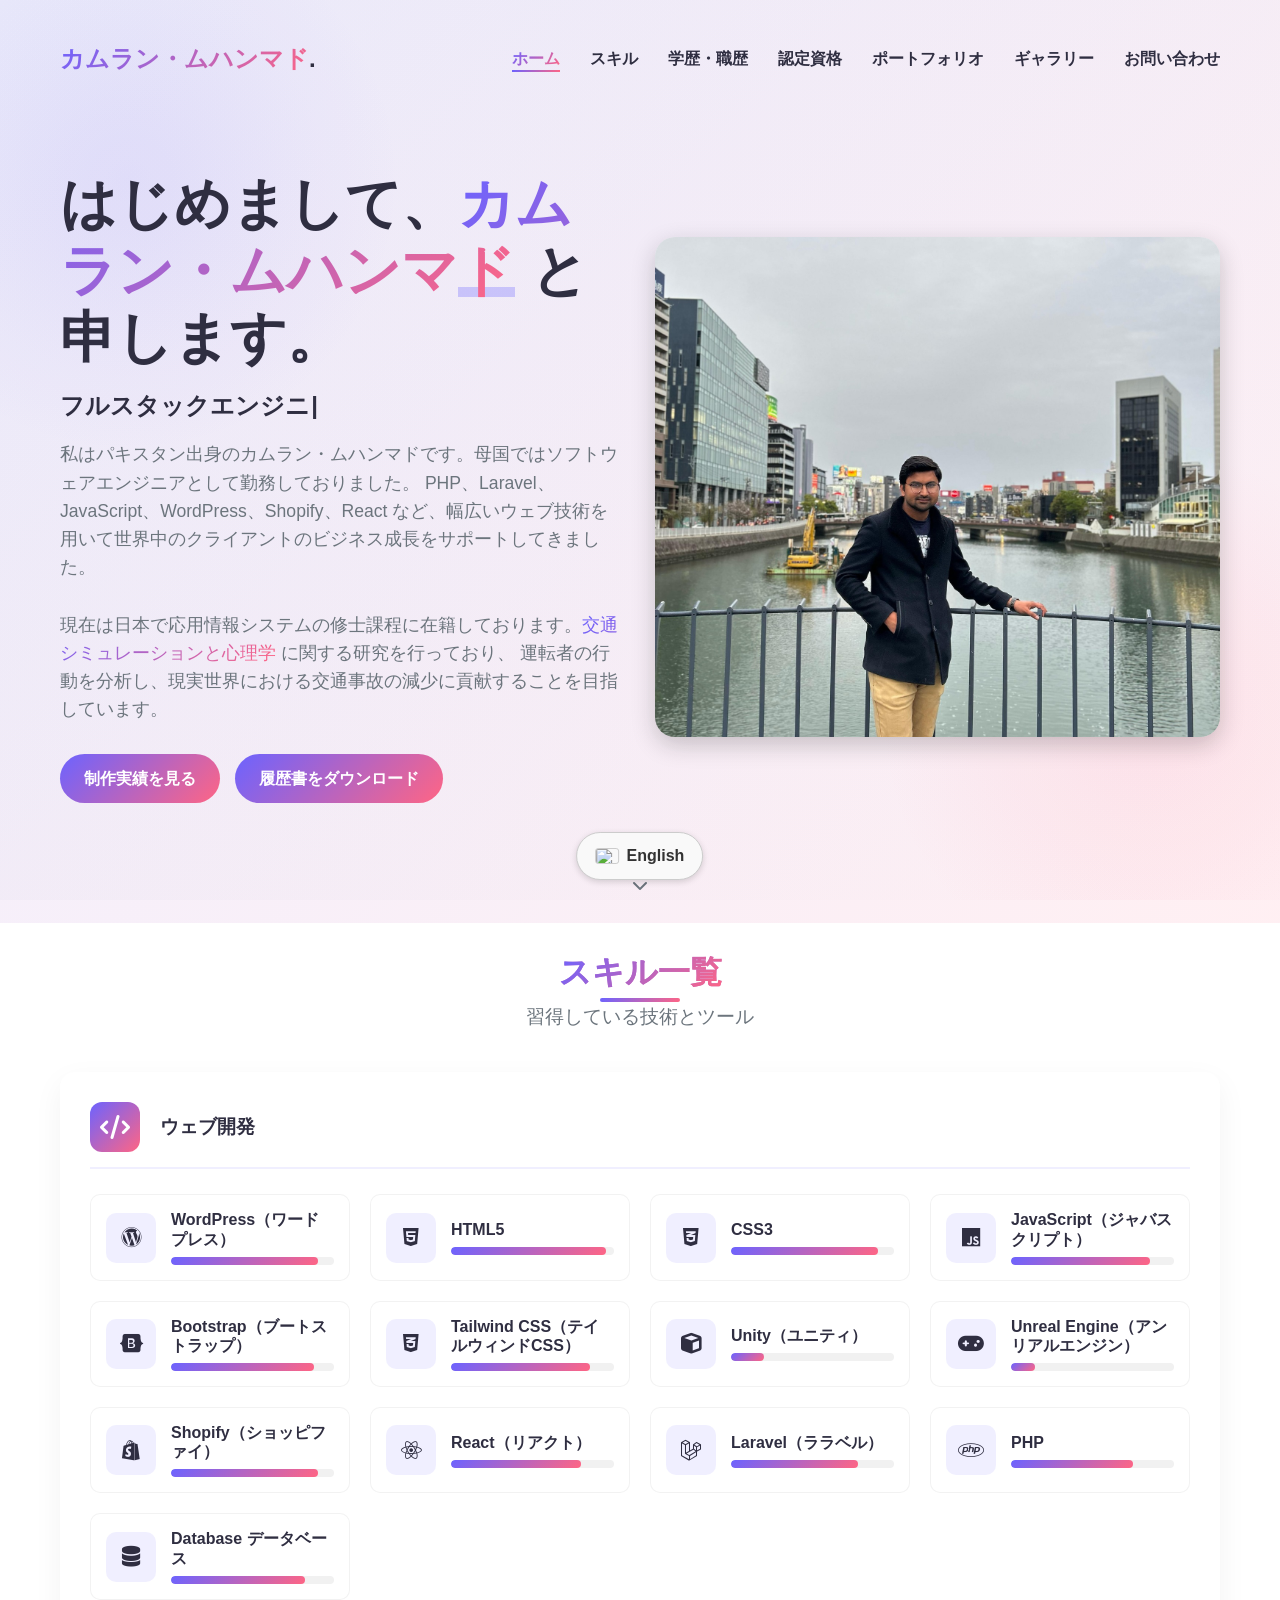
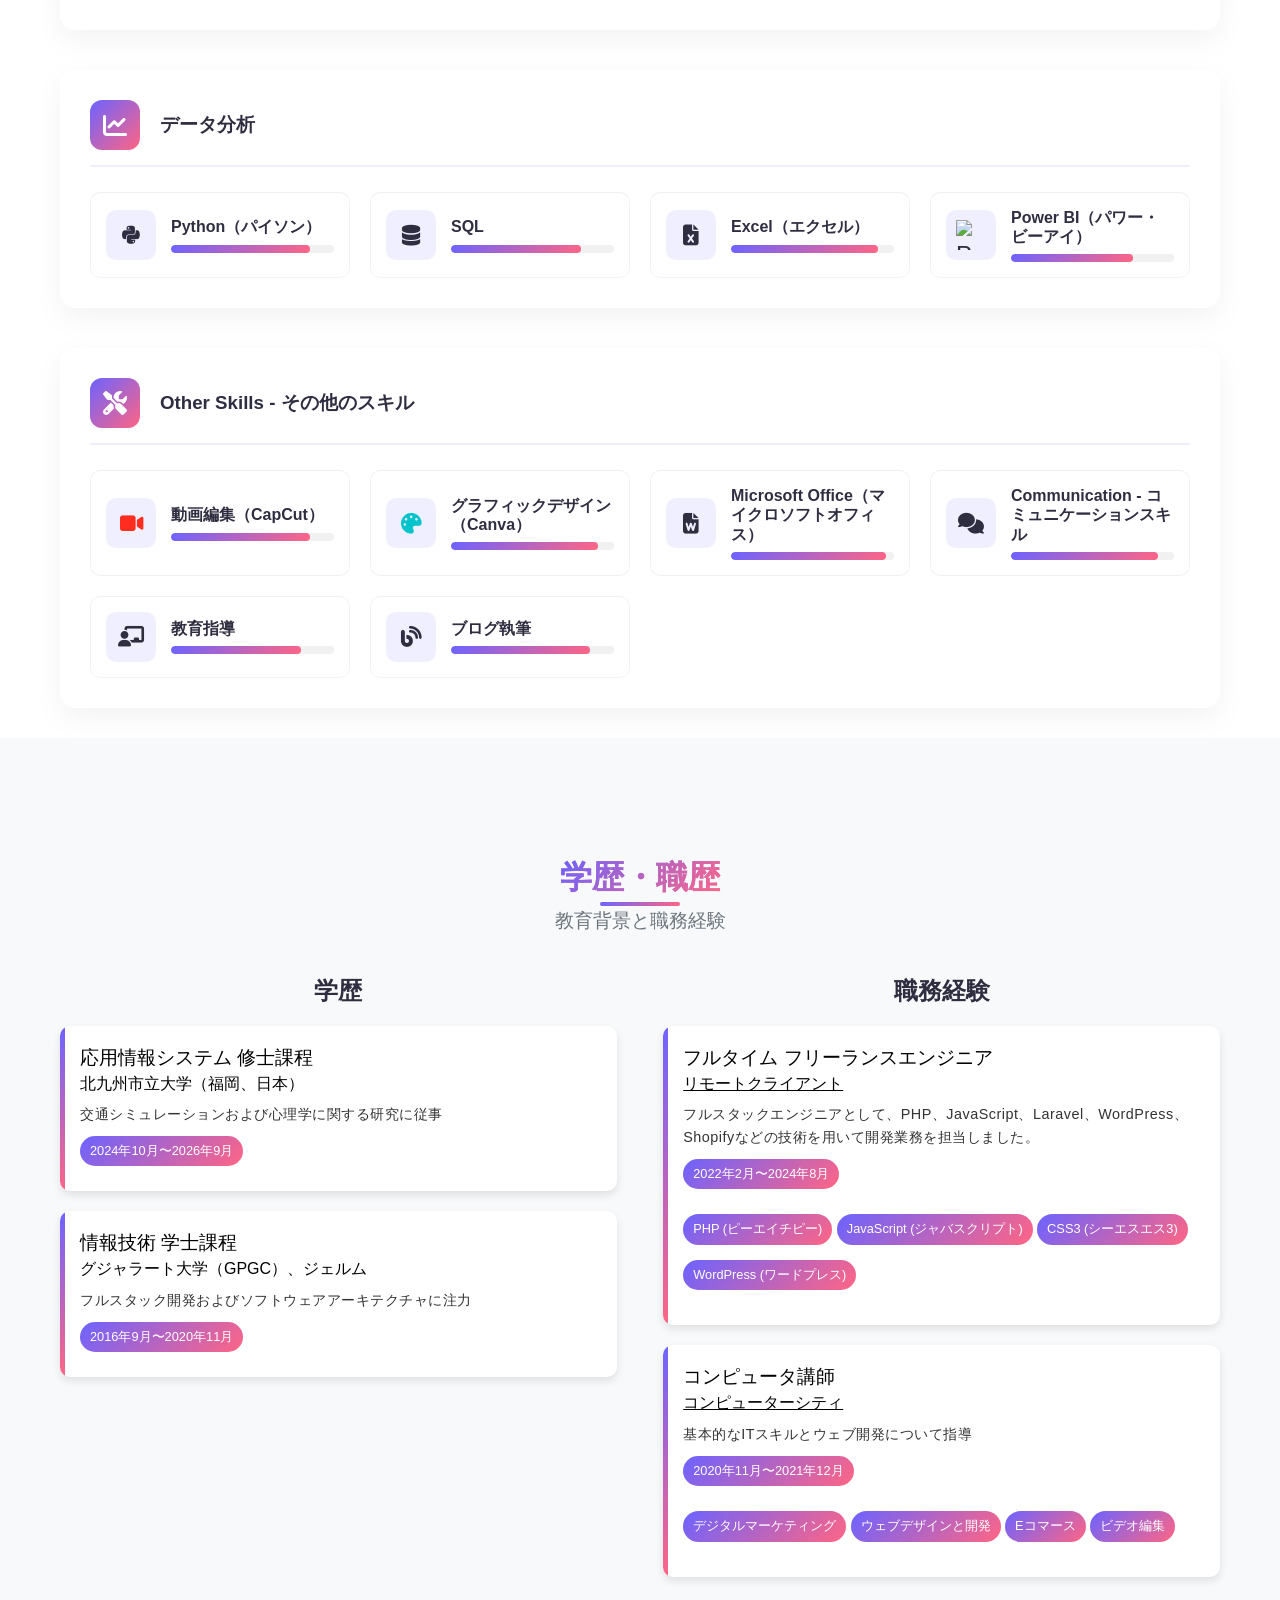
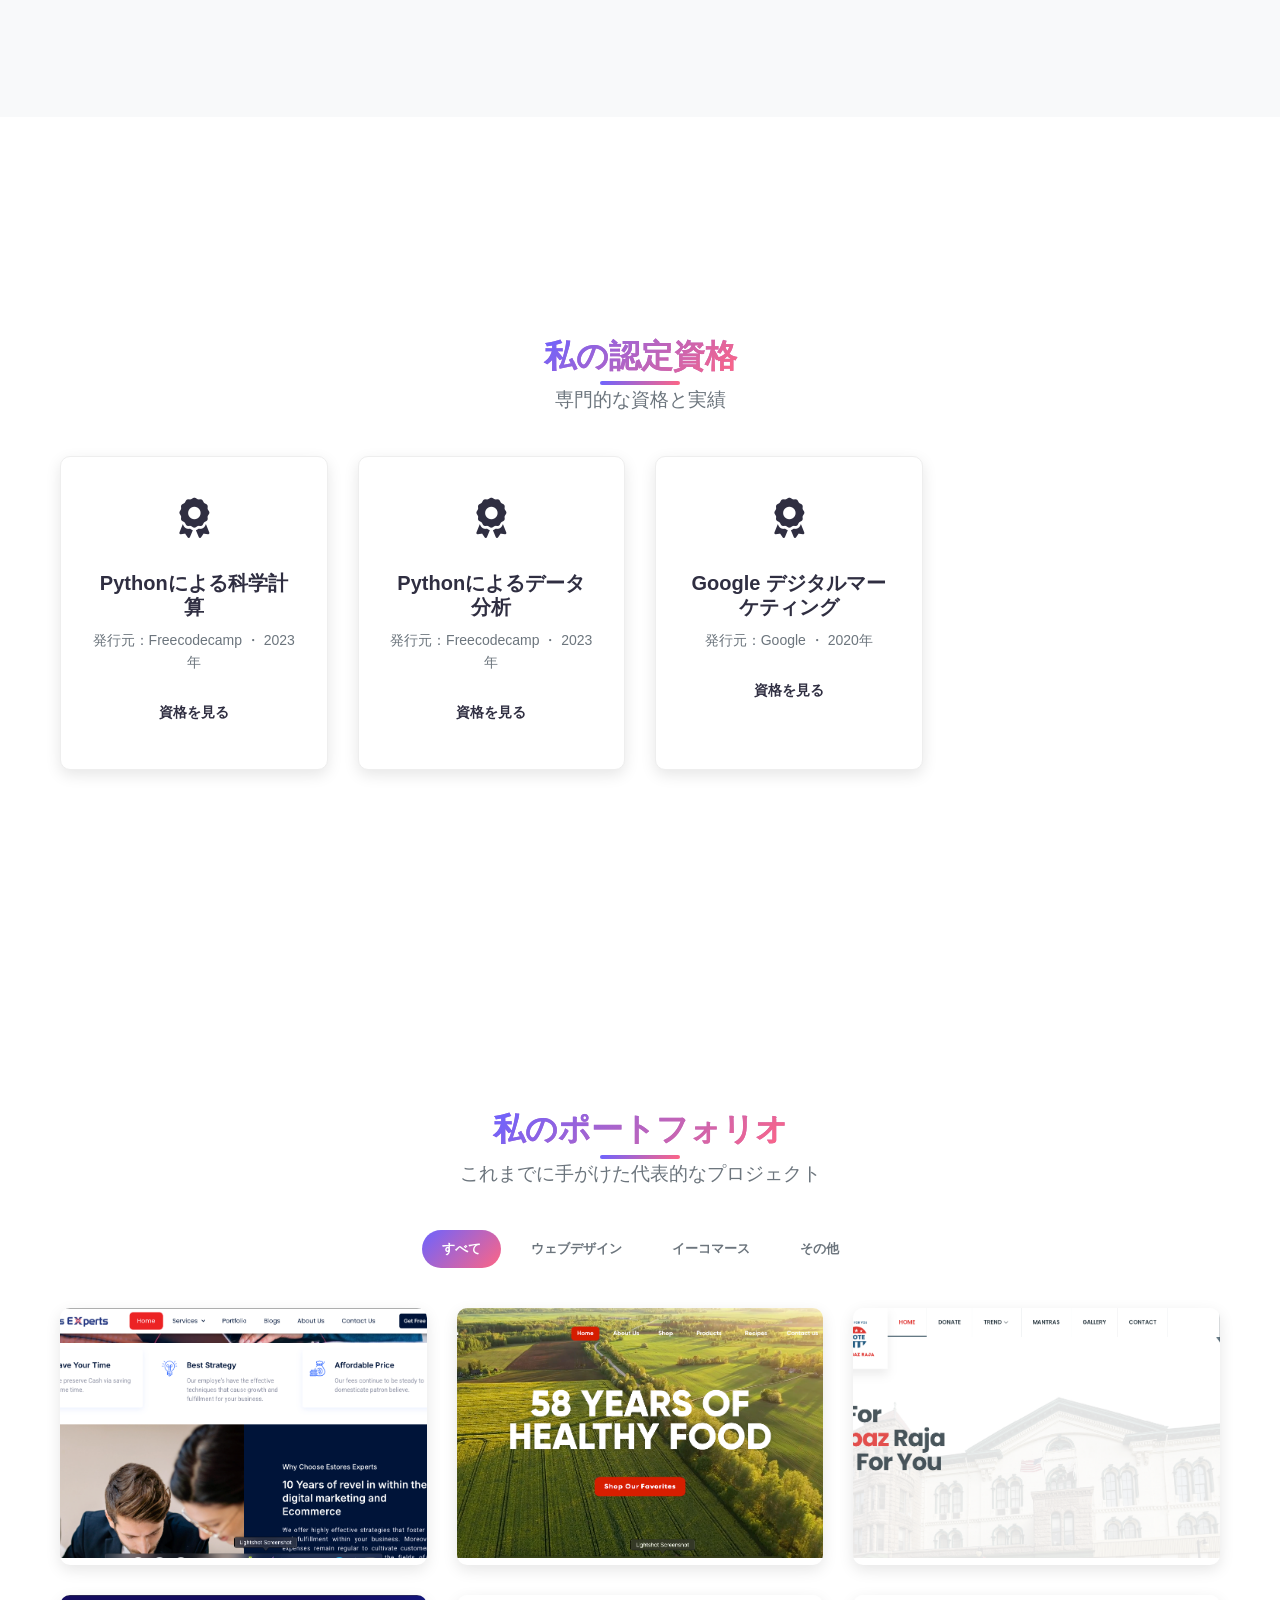
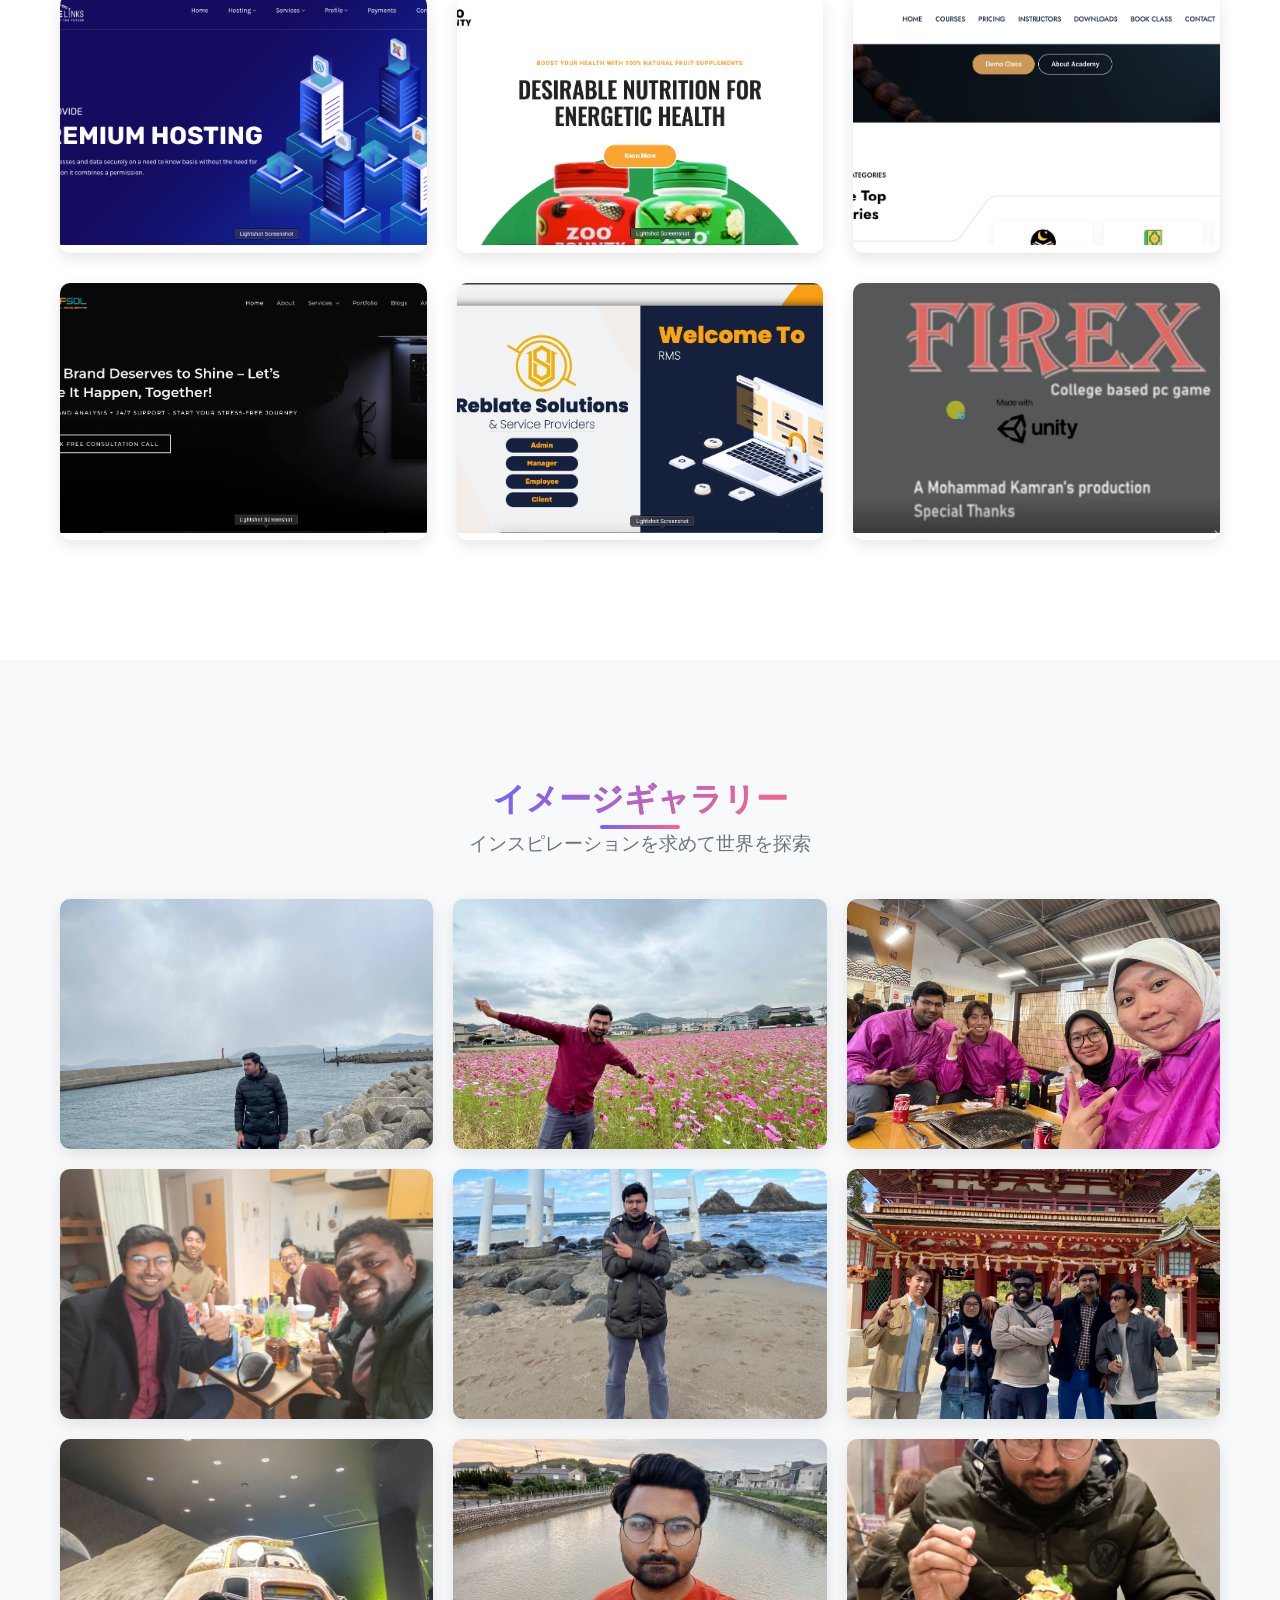
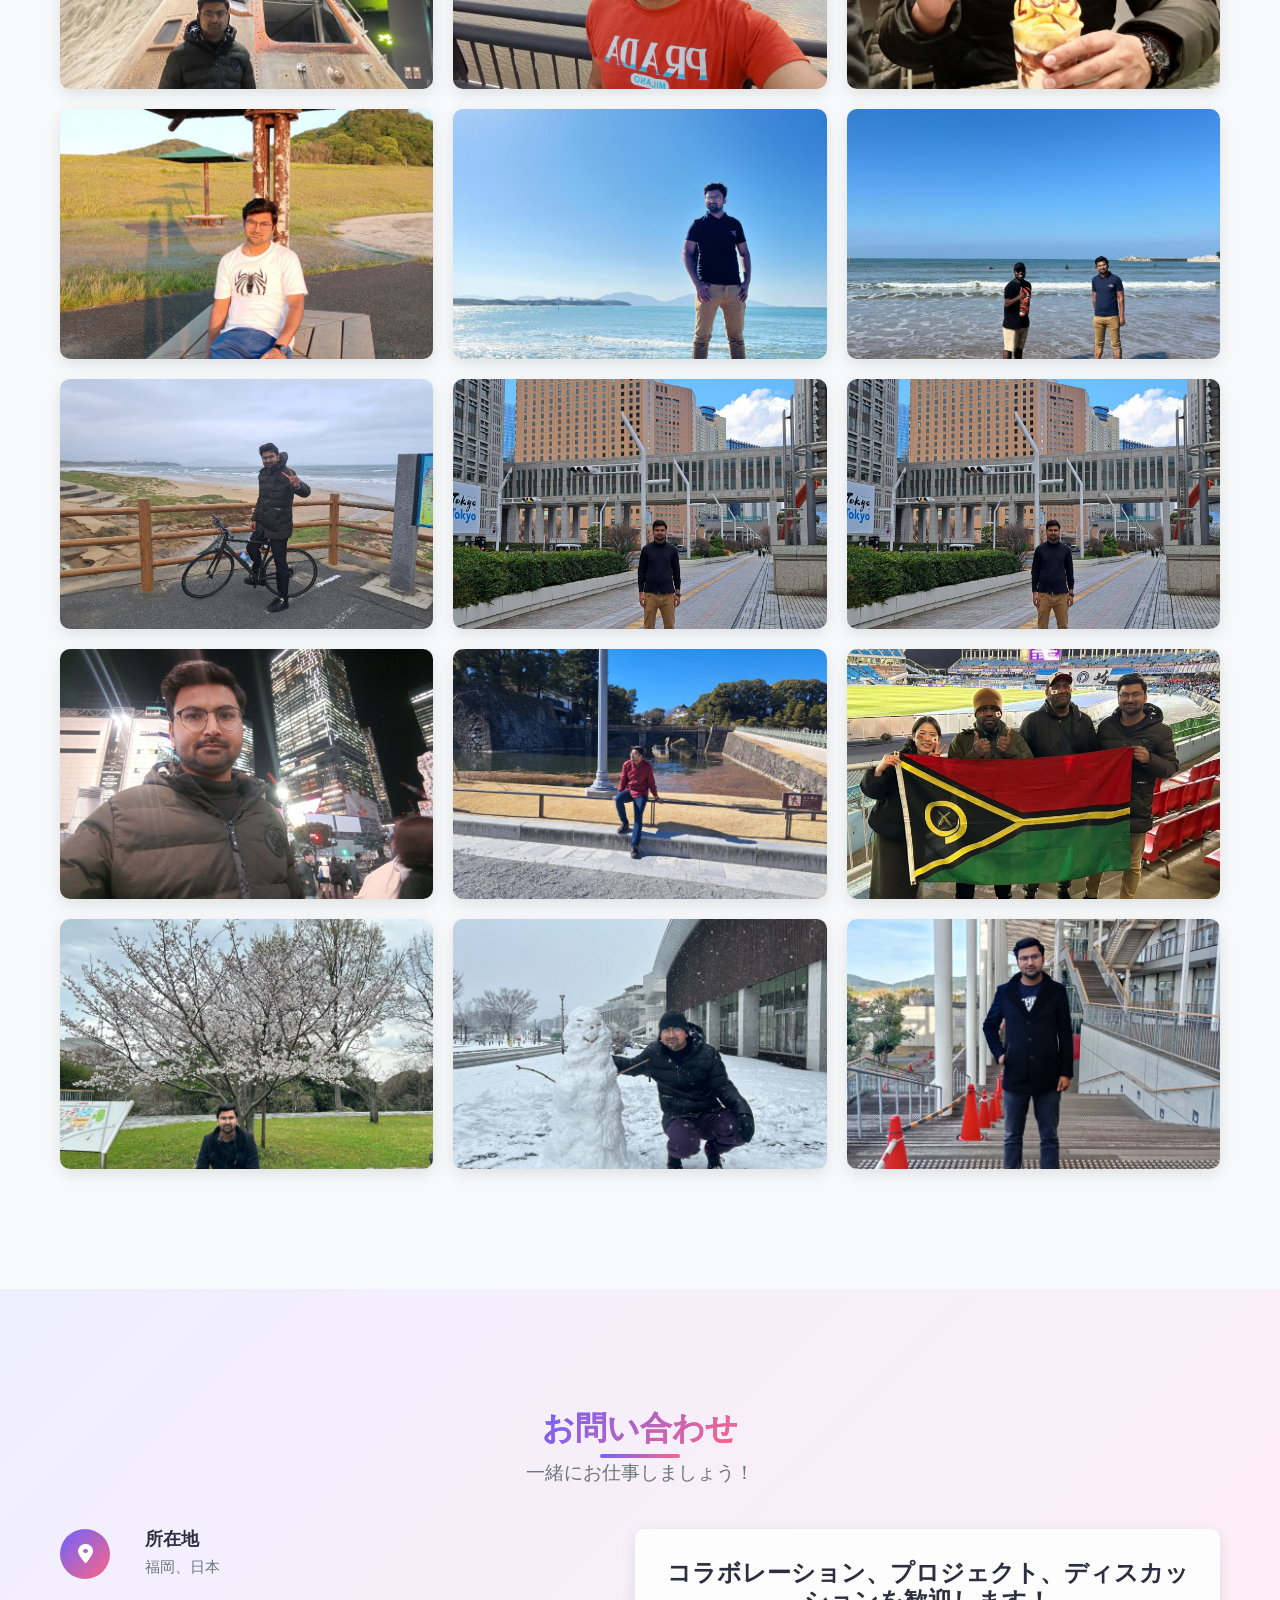
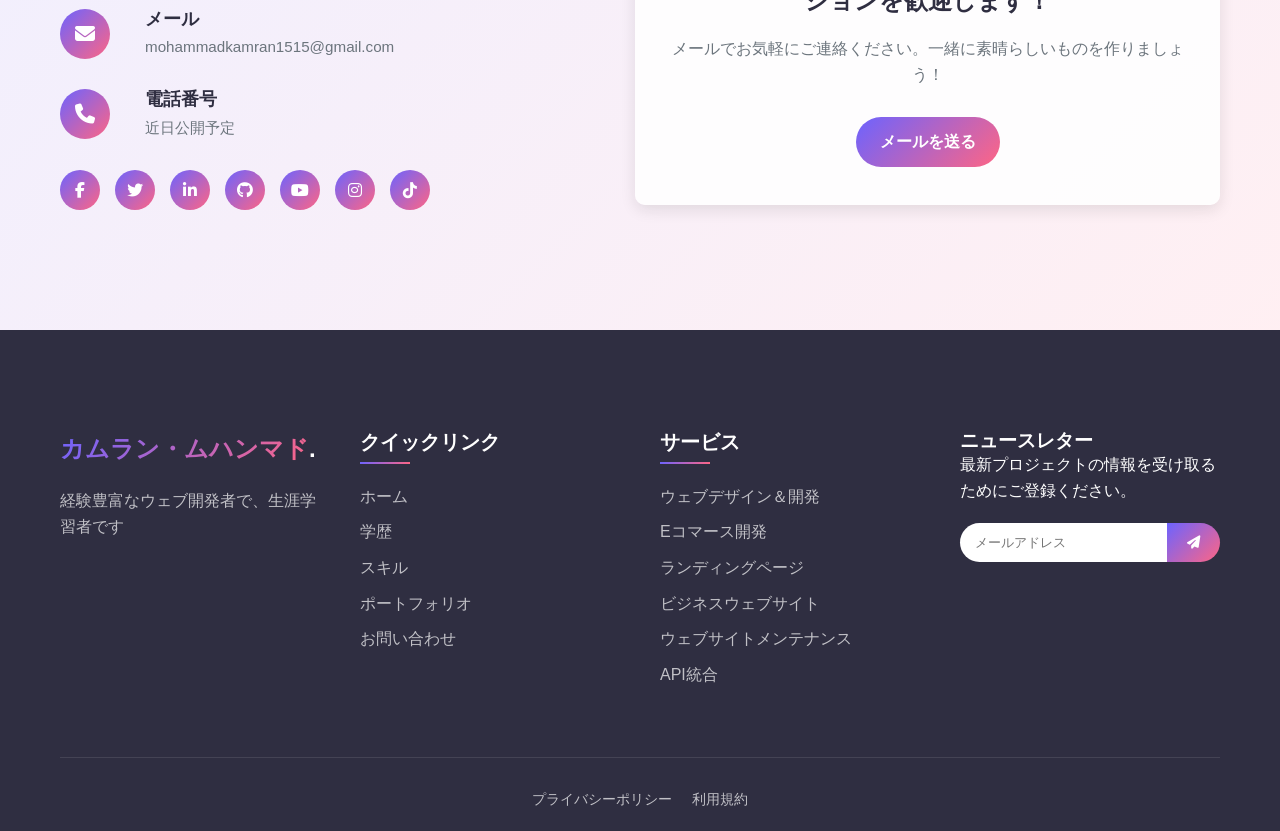
==== commit e4d04a24: "Update index-japanese.html" ====
--- a/index-japanese.html
+++ b/index-japanese.html
@@ -1051,7 +1051,7 @@
 
     <!-- language change button  -->
     <div class="language-buttons">
-        <a href="/">
+        <a href="/index.html">
           <img src="https://flagcdn.com/us.svg" alt="US Flag"> English
         </a>
         <!-- <a href="/jp">
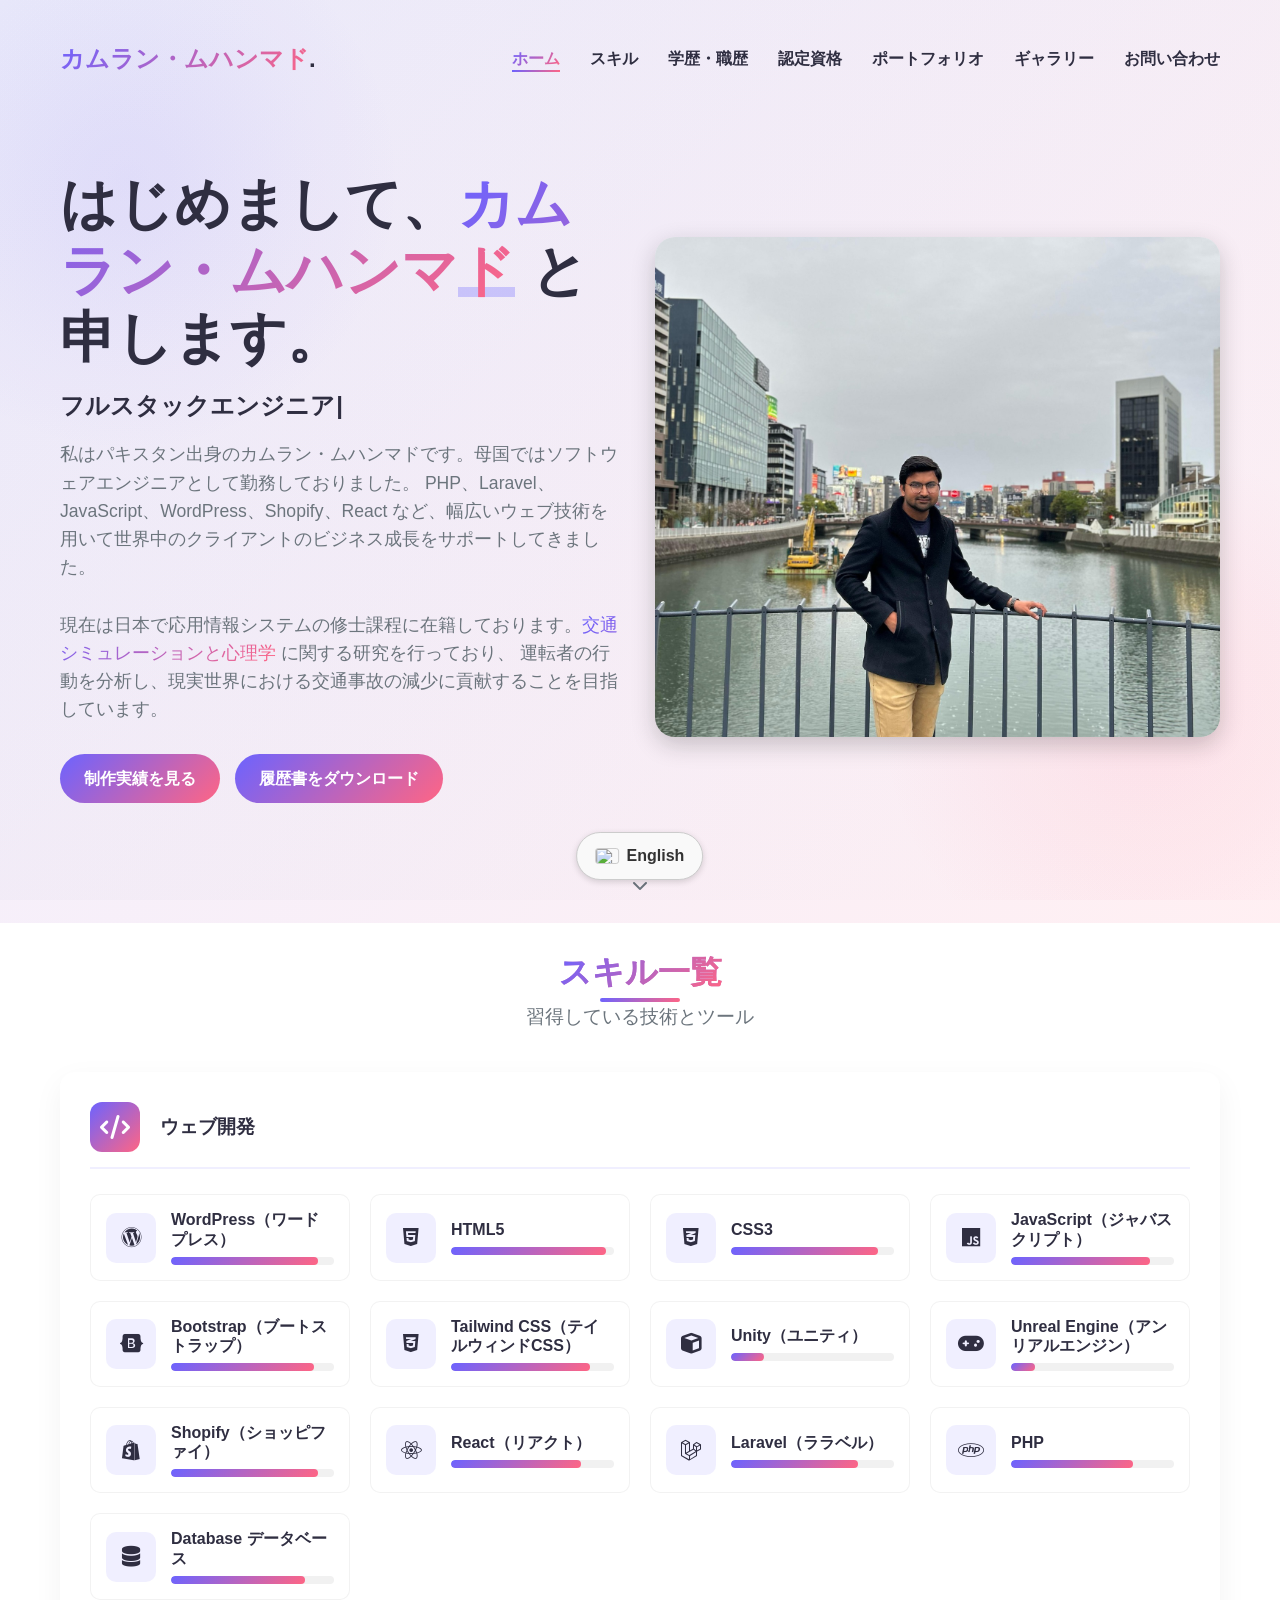
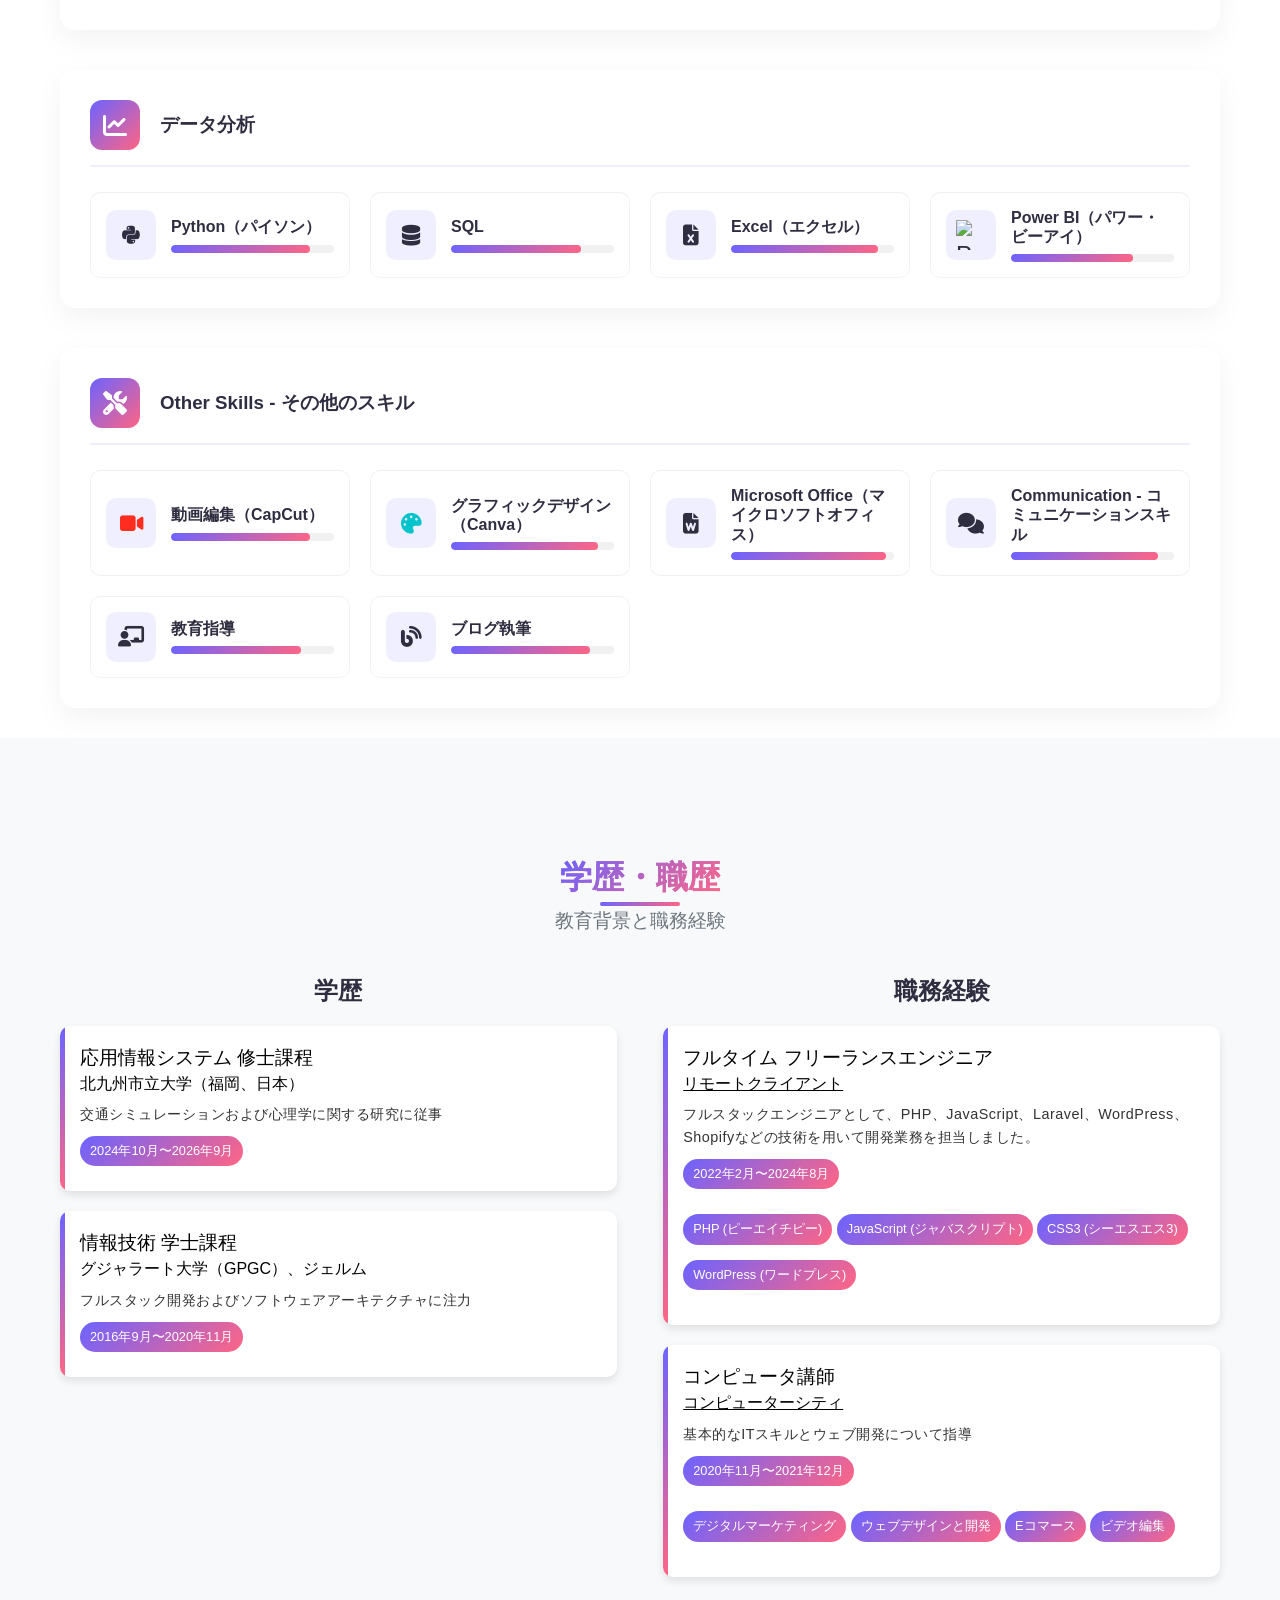
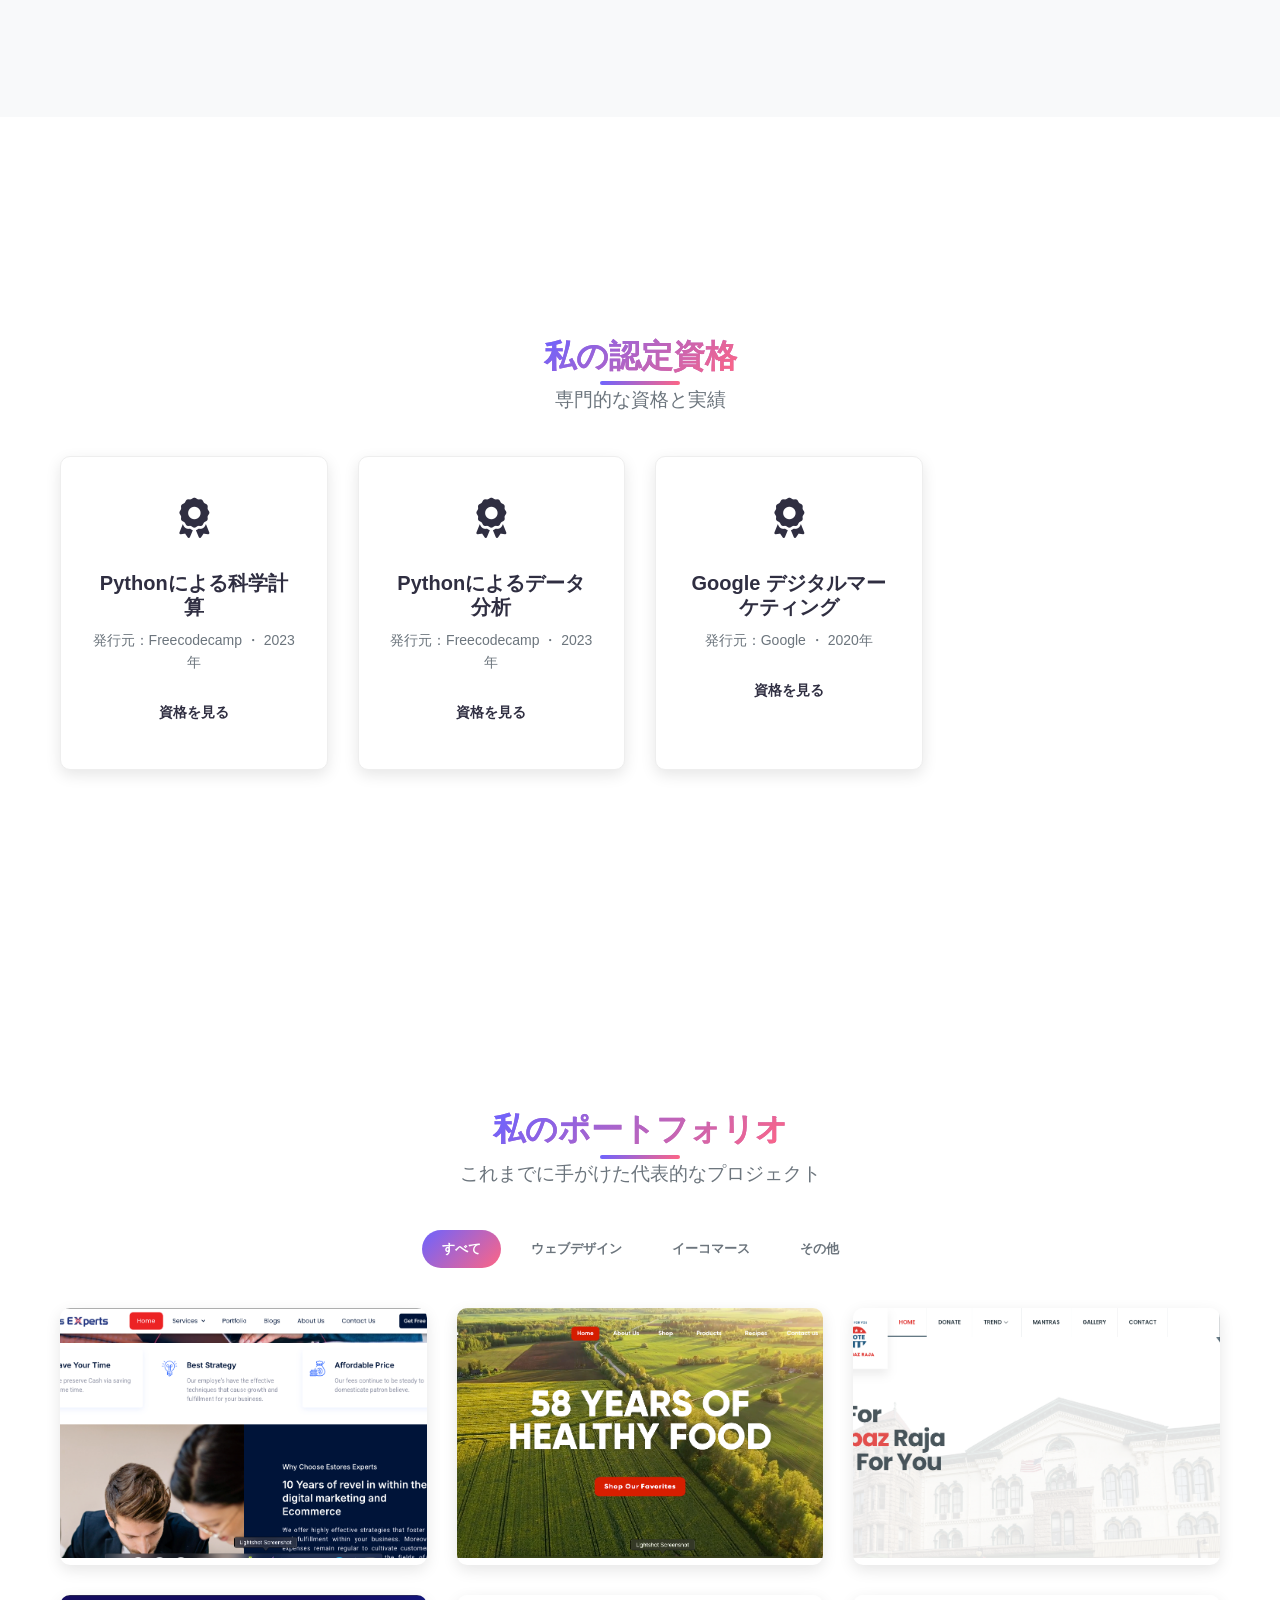
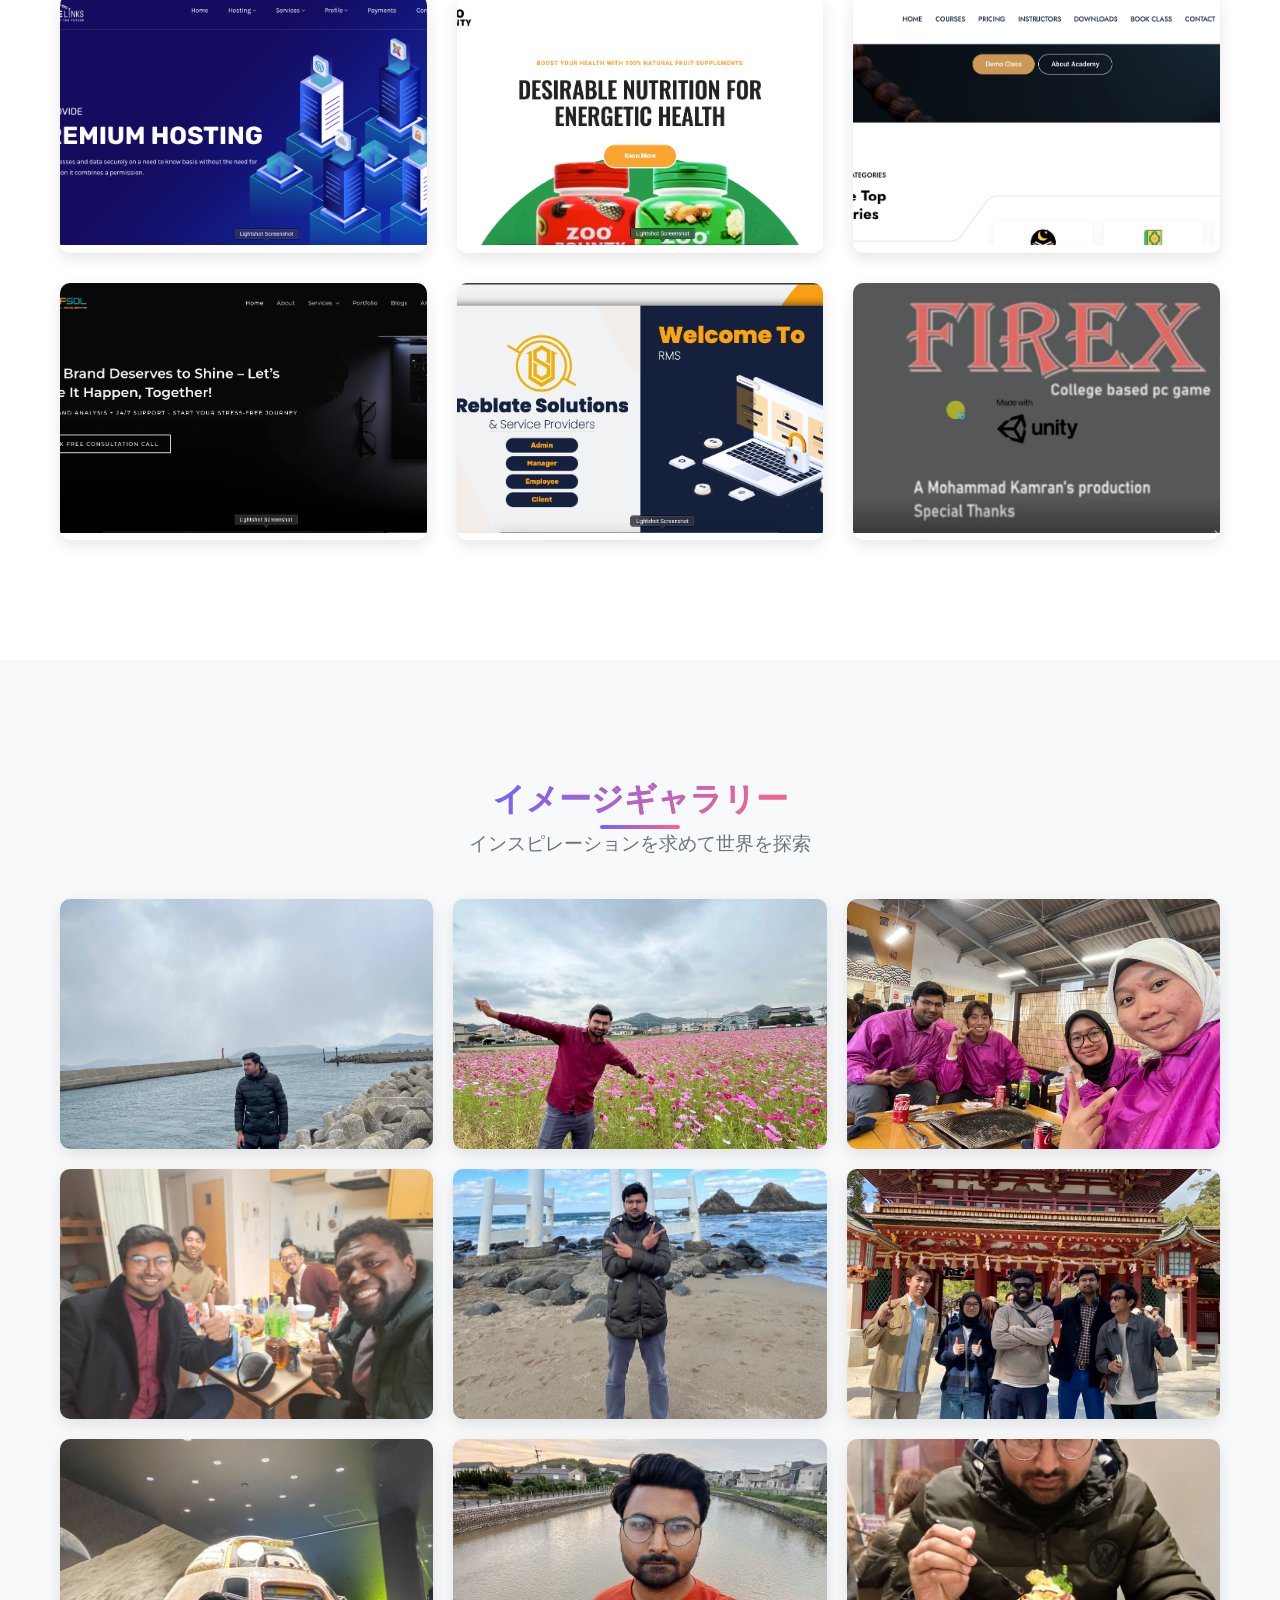
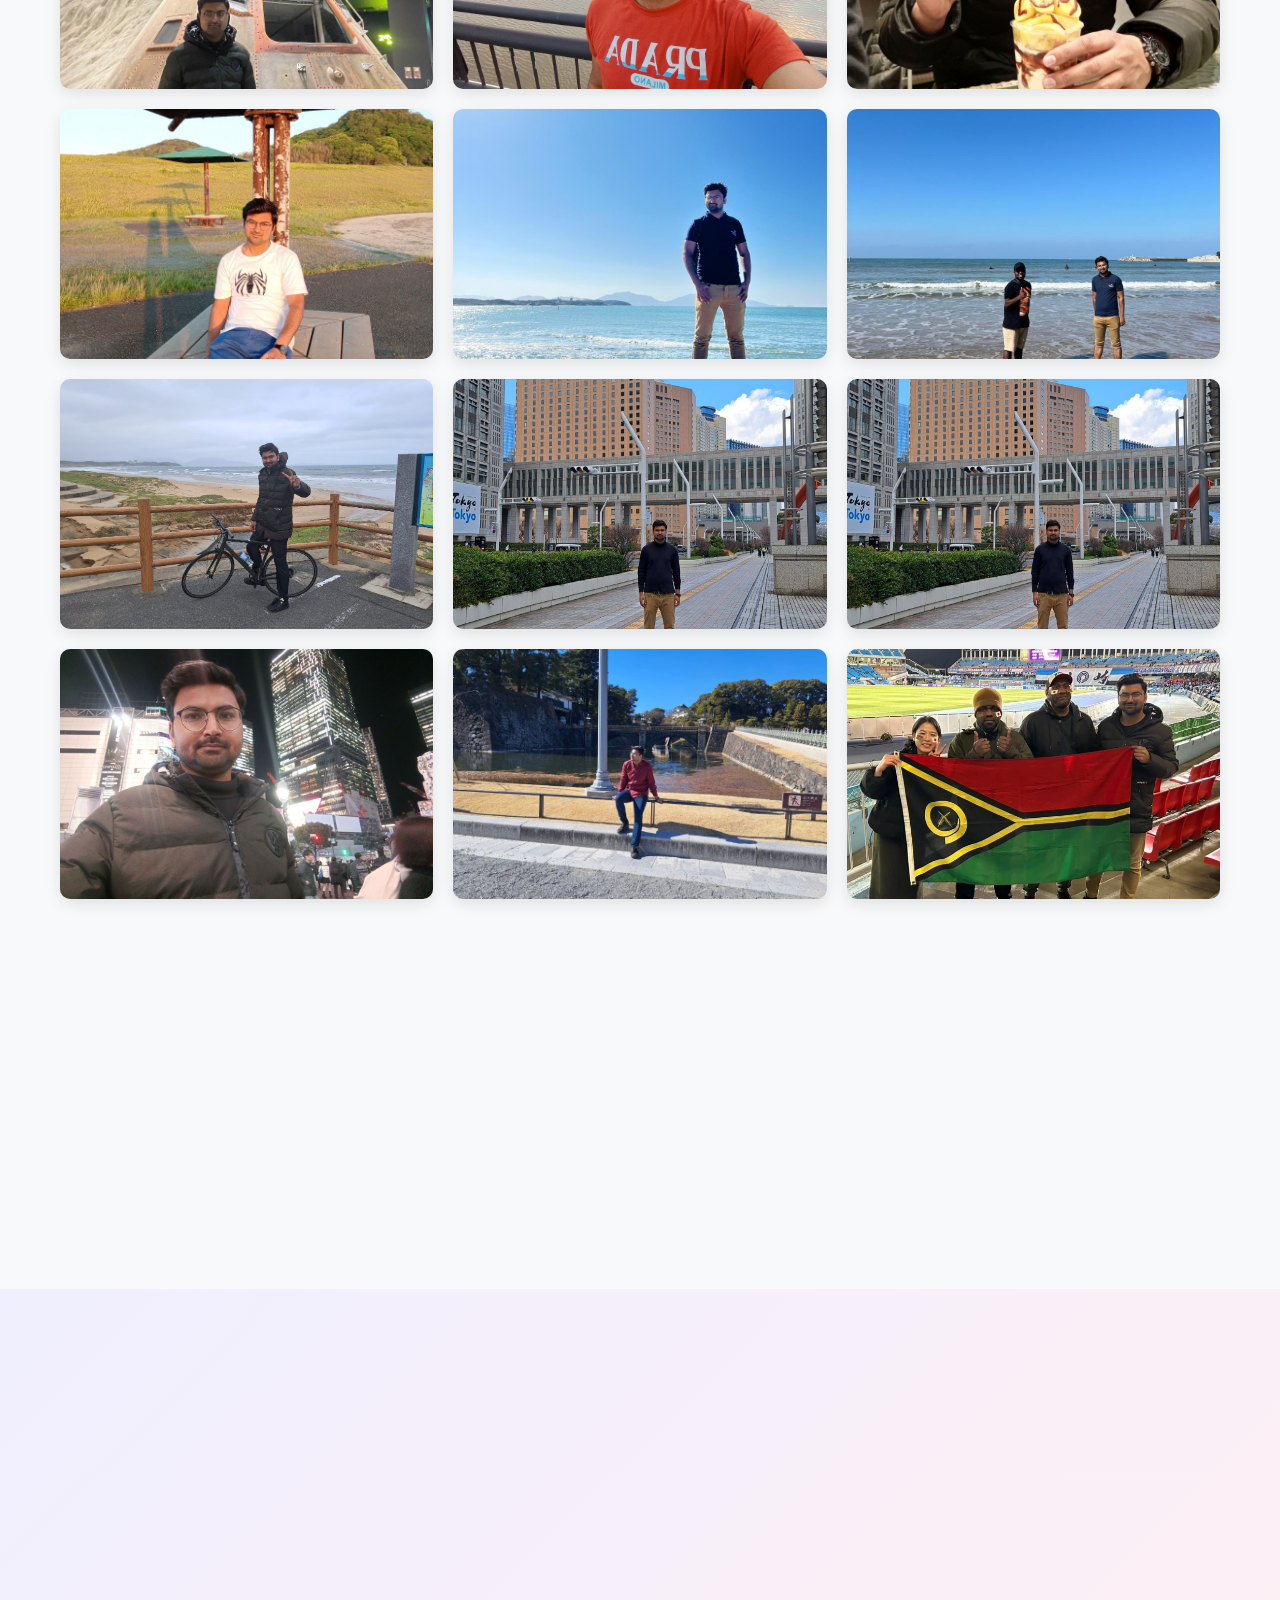
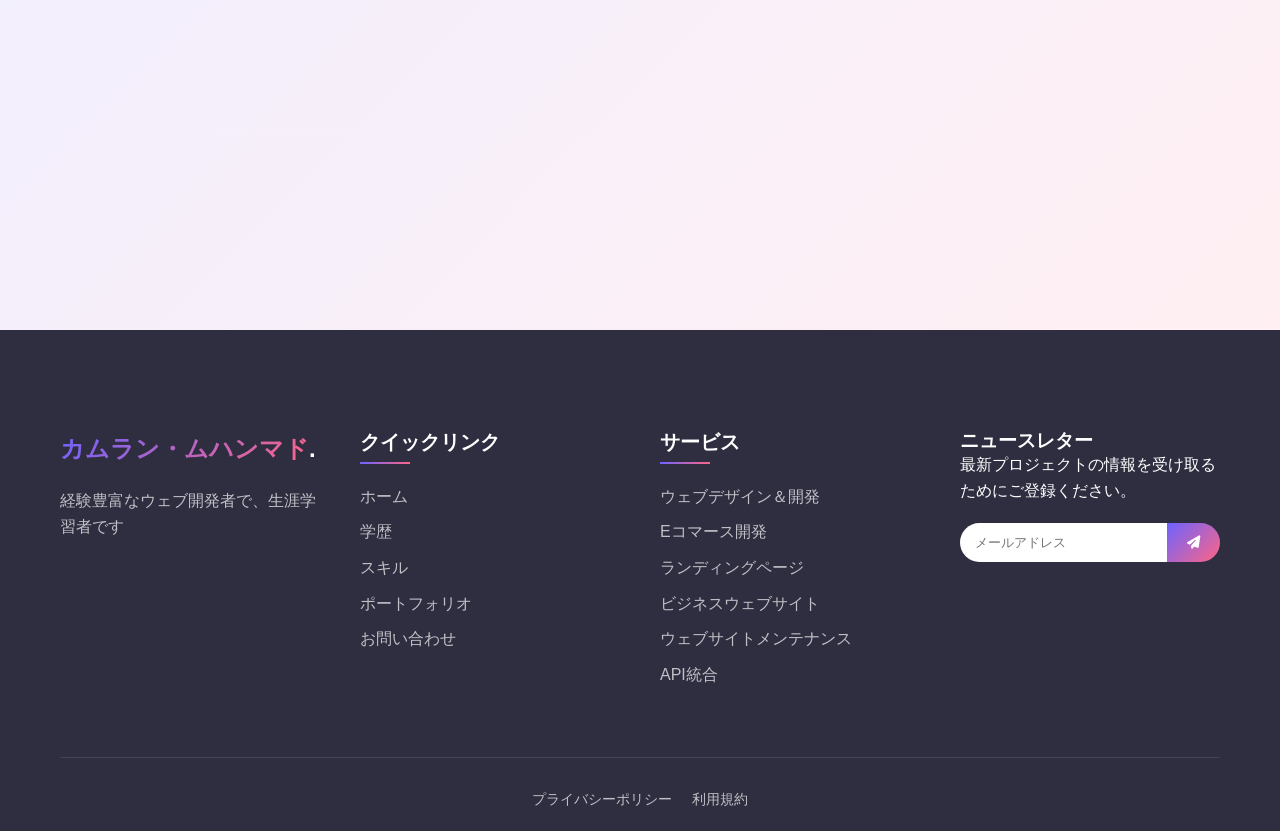
==== commit 9d730e95: "Update index-japanese.html" ====
--- a/index-japanese.html
+++ b/index-japanese.html
@@ -1051,7 +1051,7 @@
 
     <!-- language change button  -->
     <div class="language-buttons">
-        <a href="/index.html">
+        <a href="/portfolio/index.html">
           <img src="https://flagcdn.com/us.svg" alt="US Flag"> English
         </a>
         <!-- <a href="/jp">
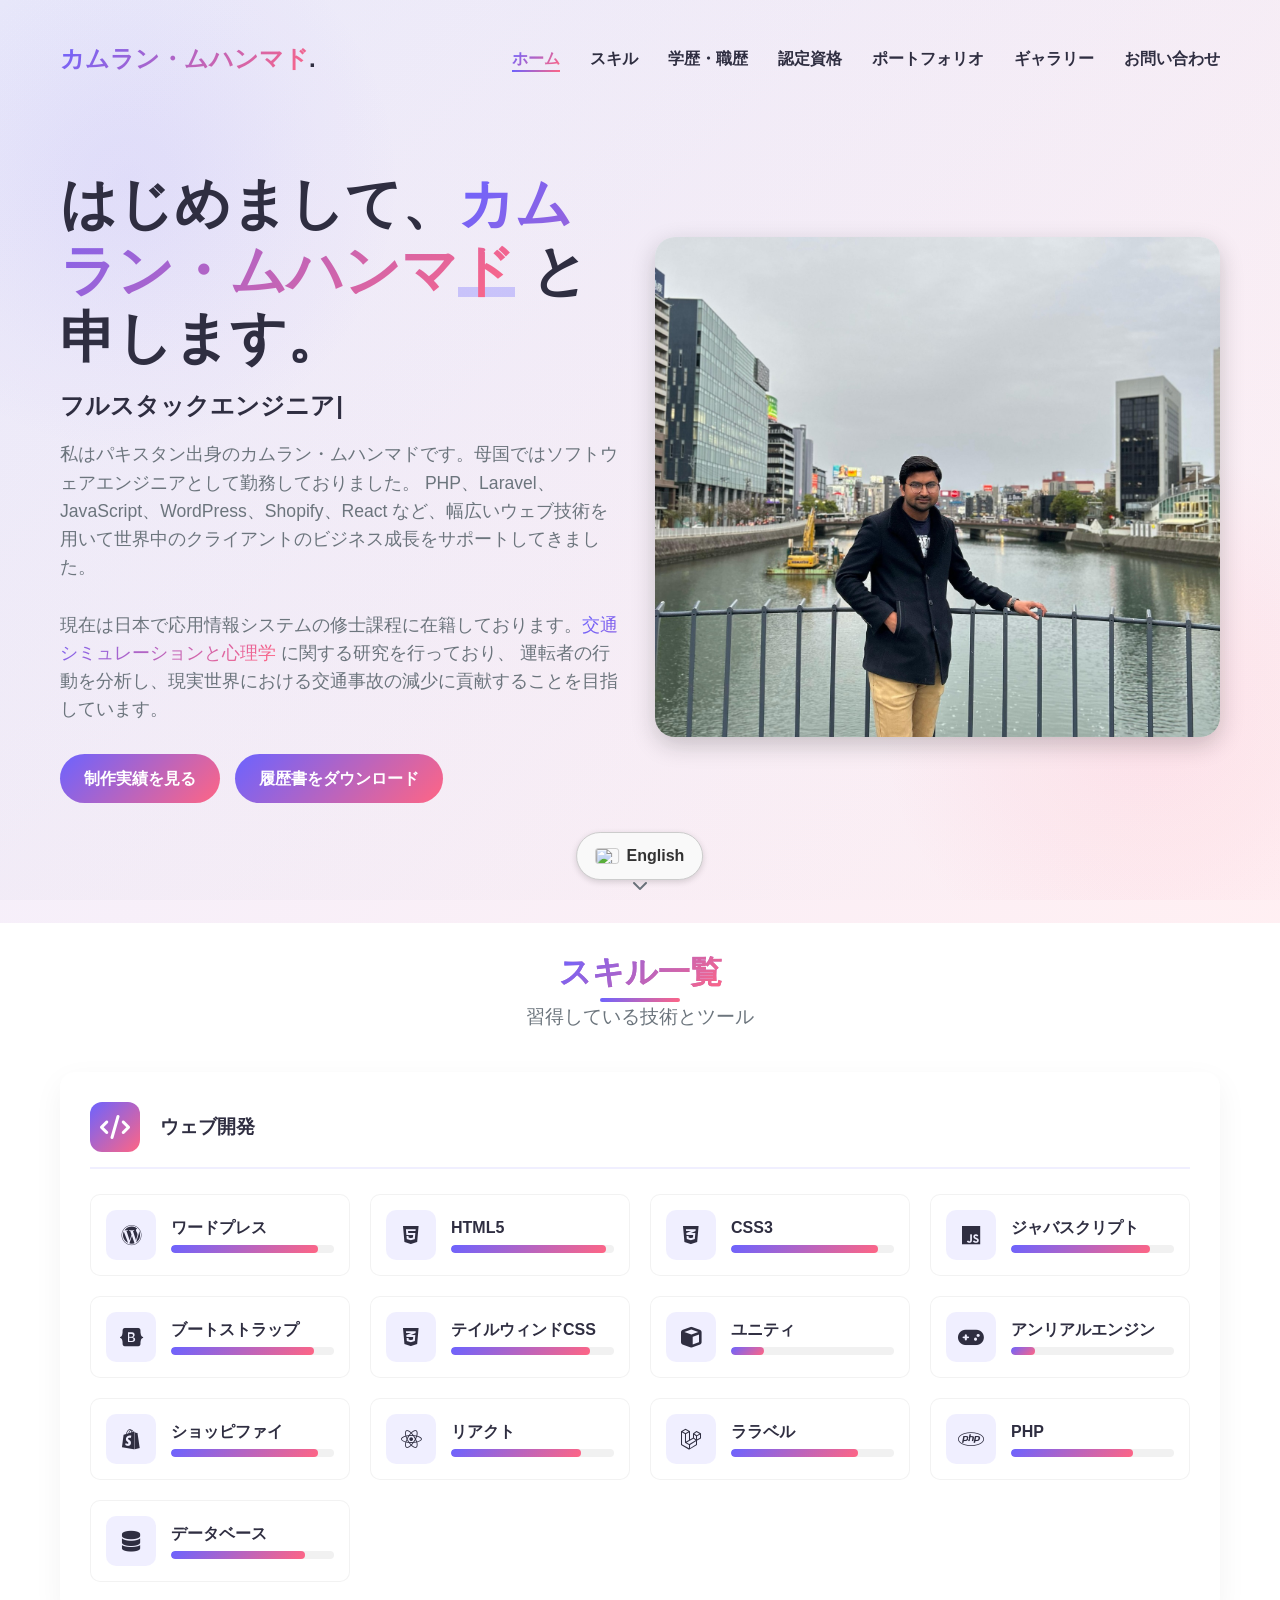
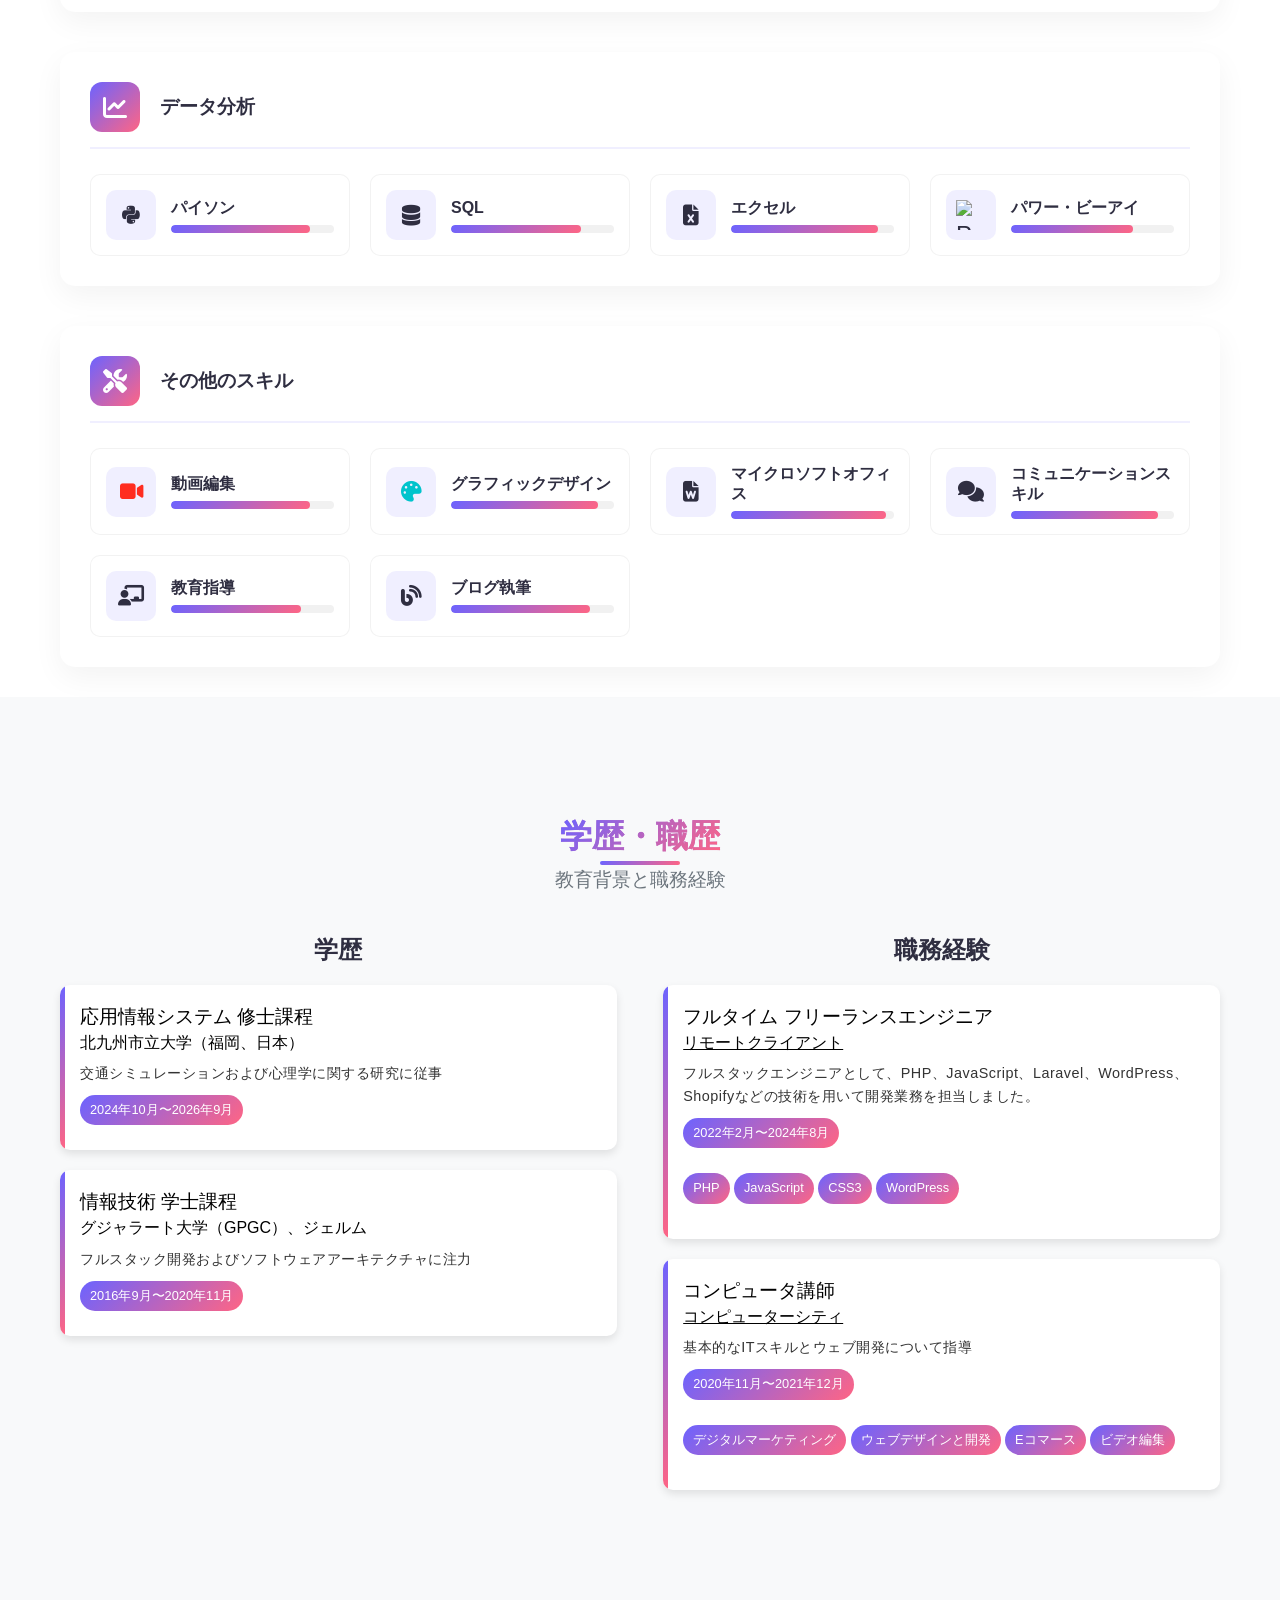
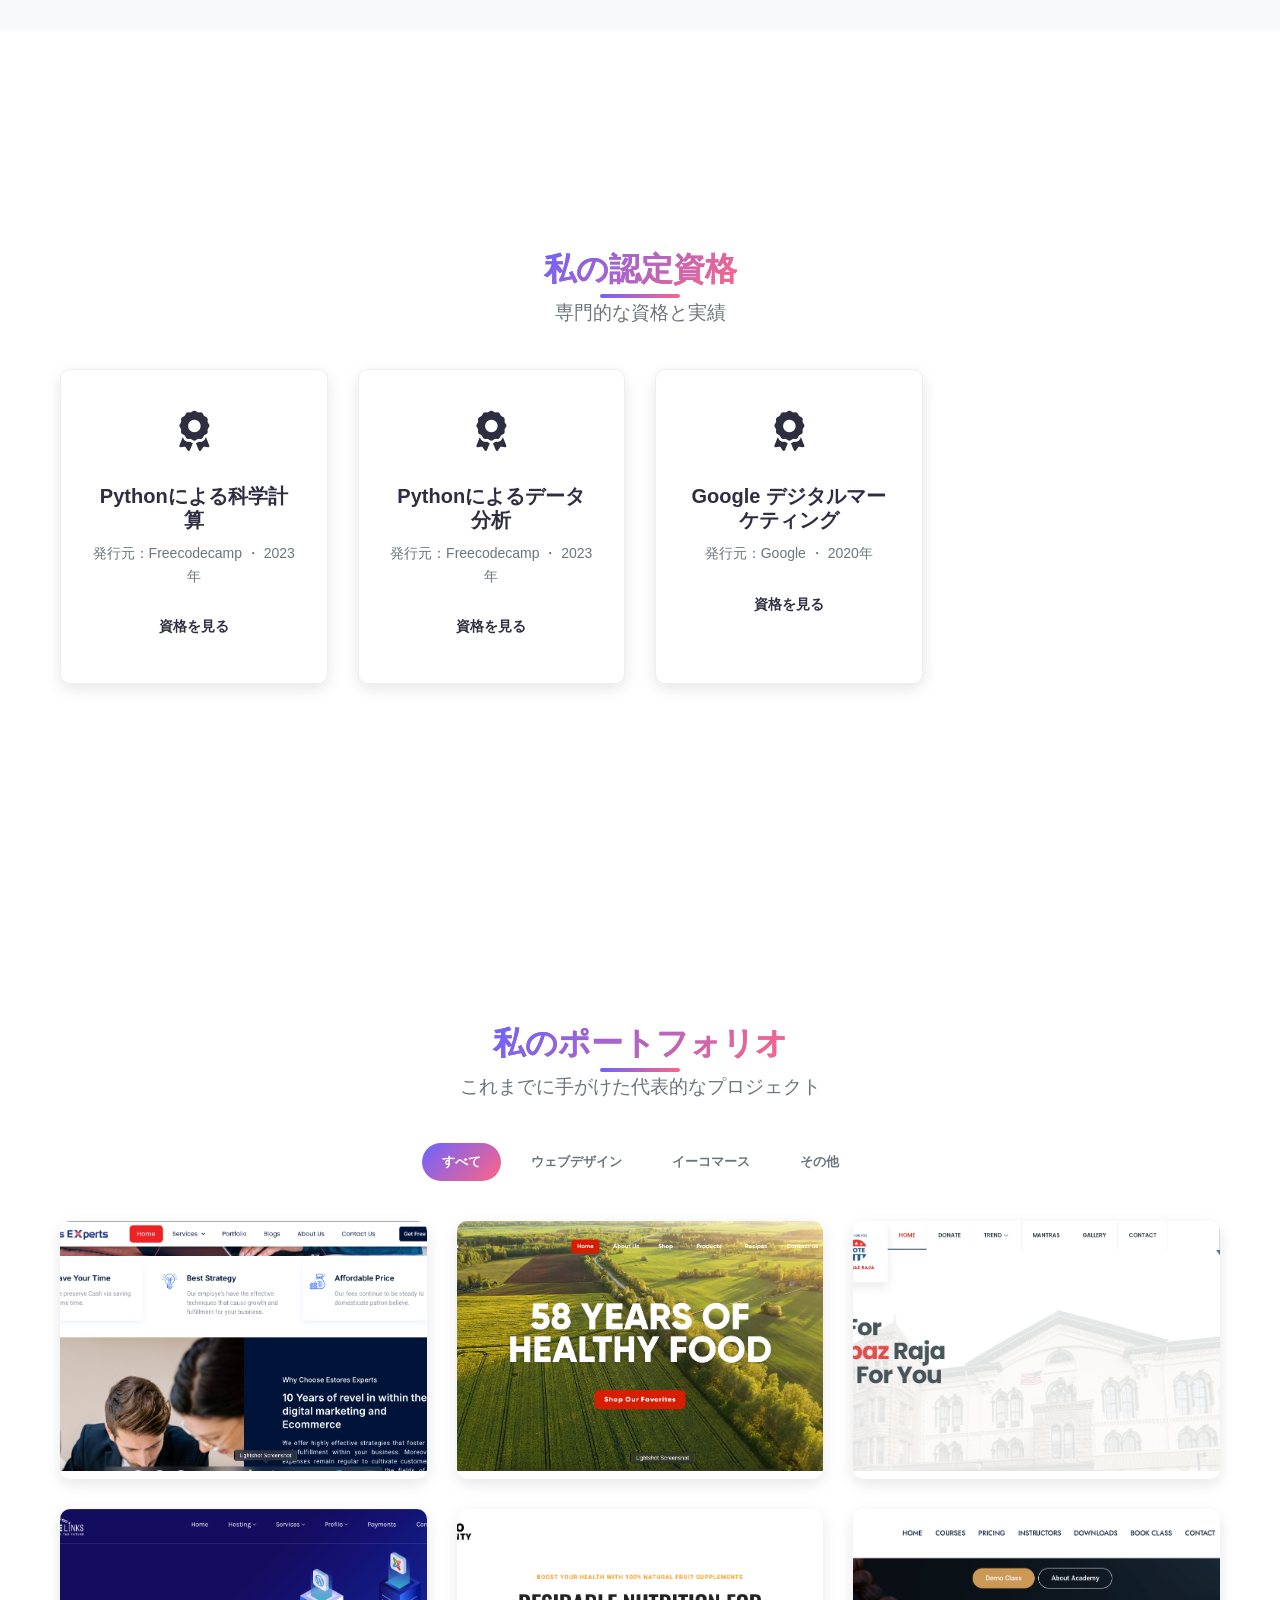
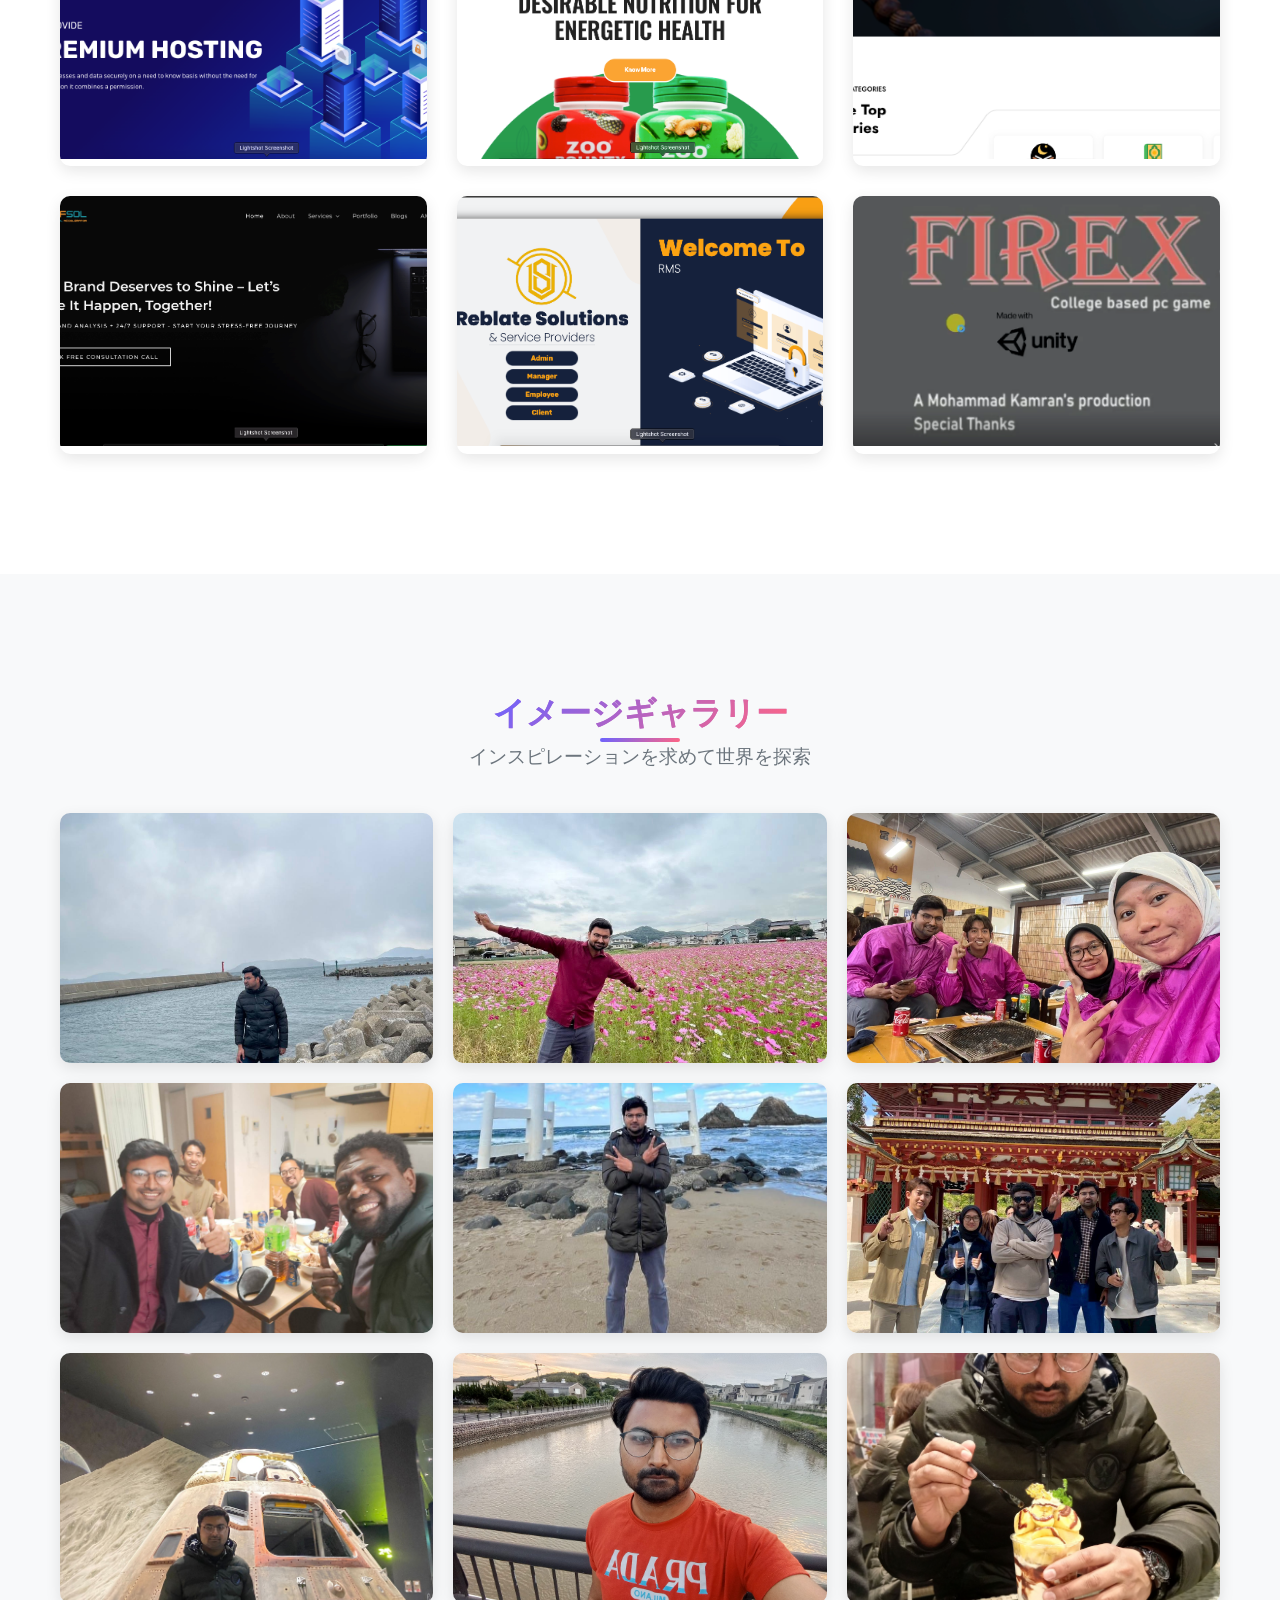
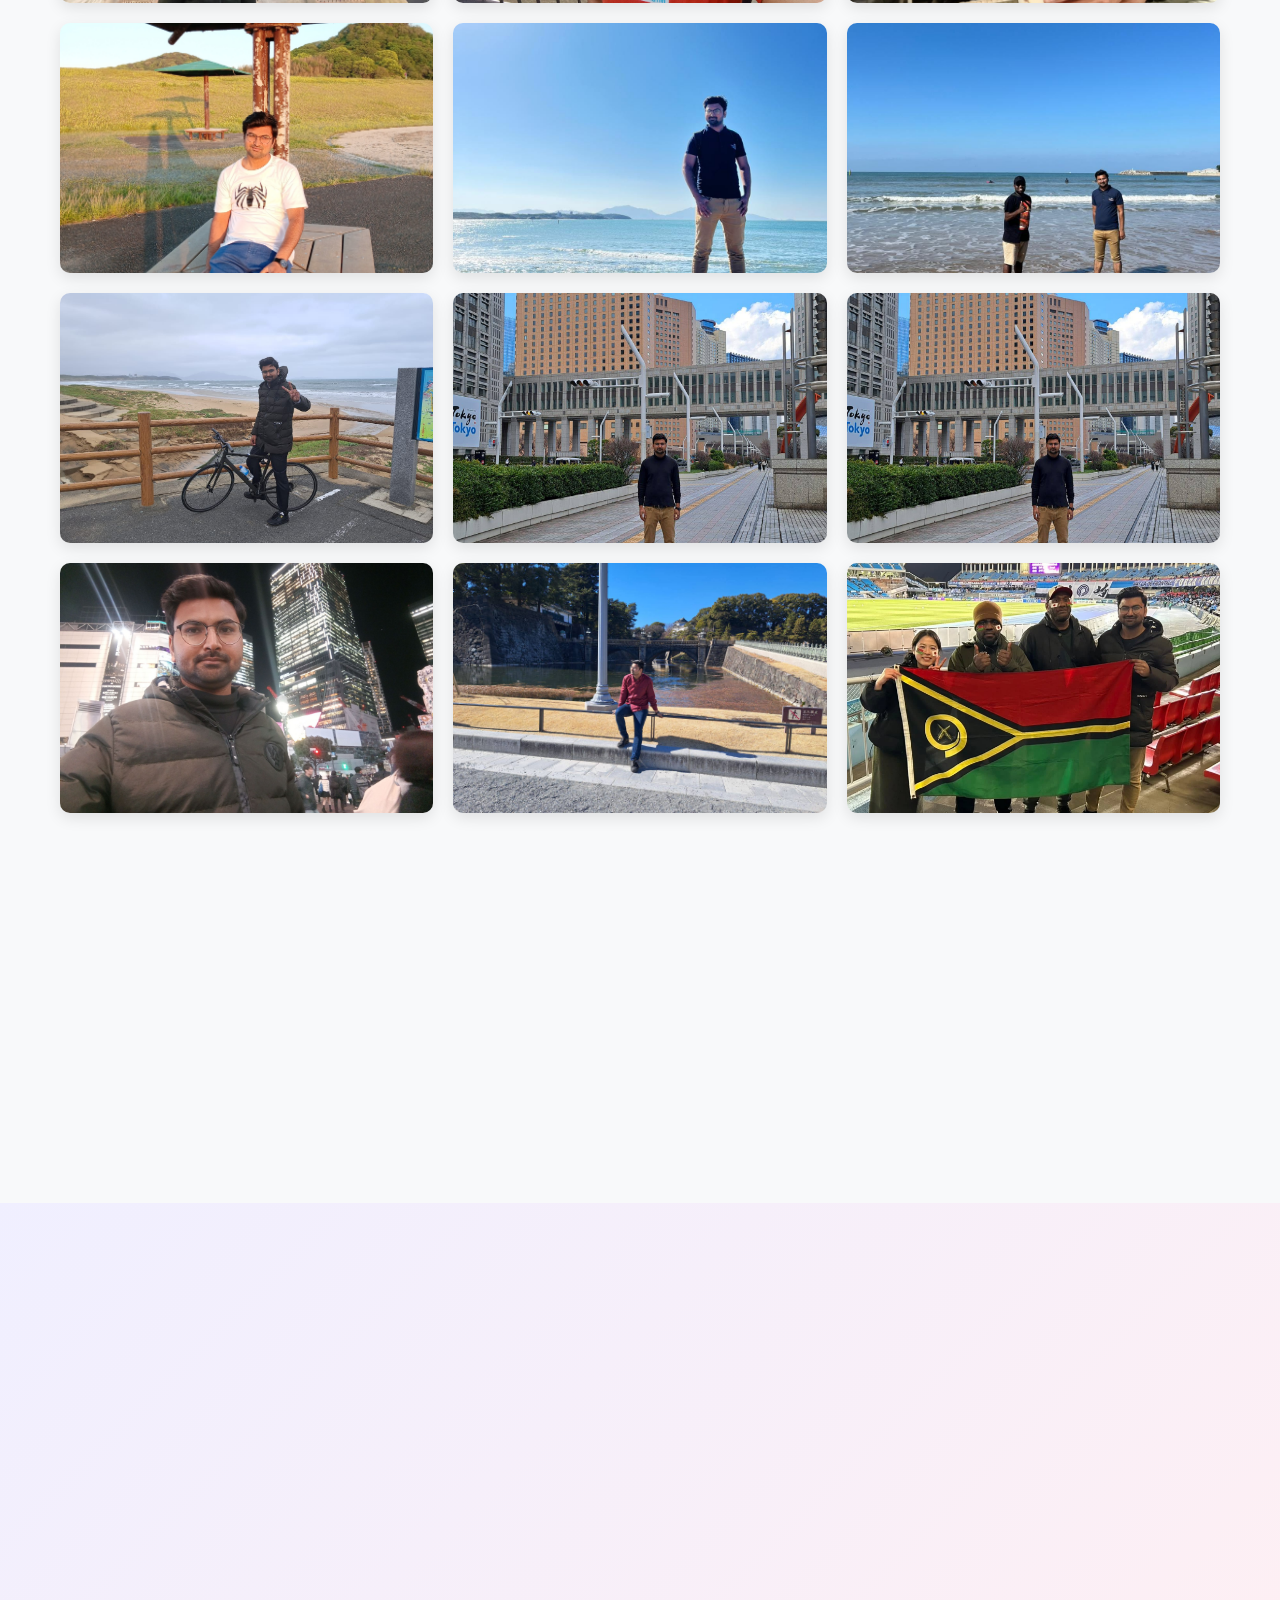
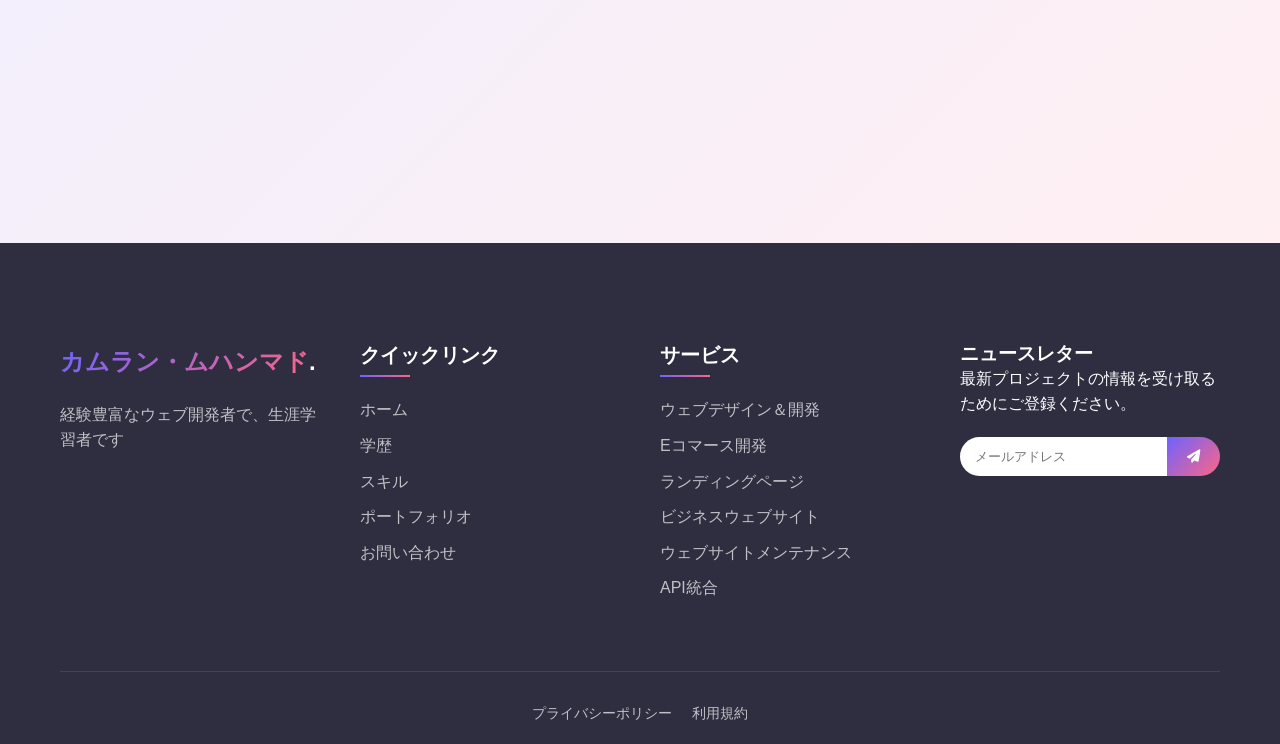
==== commit d4500f2d: "Update index-japanese.html" ====
--- a/index-japanese.html
+++ b/index-japanese.html
@@ -172,7 +172,7 @@
         <div class="container">
             <h2 class="section-title animate text-gradient"><span>スキル一覧</span></h2>
             <p class="section-subtitle animate">習得している技術とツール</p>
-
+    
             <div class="skills-categories">
                 <!-- Web Development -->
                 <div class="skills-category animate">
@@ -188,13 +188,13 @@
                                 <i class="fab fa-wordpress"></i>
                             </div>
                             <div class="skill-info">
-                                <h4>WordPress（ワードプレス）</h4>
+                                <h4>ワードプレス</h4>
                                 <div class="skill-bar">
                                     <div class="skill-progress" data-width="90%"></div>
                                 </div>
                             </div>
                         </div>
-
+    
                         <div class="skill-card">
                             <div class="skill-icon">
                                 <i class="fab fa-html5"></i>
@@ -206,7 +206,7 @@
                                 </div>
                             </div>
                         </div>
-
+    
                         <div class="skill-card">
                             <div class="skill-icon">
                                 <i class="fab fa-css3-alt"></i>
@@ -218,109 +218,103 @@
                                 </div>
                             </div>
                         </div>
-
+    
                         <div class="skill-card">
                             <div class="skill-icon">
                                 <i class="fab fa-js"></i>
                             </div>
                             <div class="skill-info">
-                                <h4>JavaScript（ジャバスクリプト）</h4>
+                                <h4>ジャバスクリプト</h4>
                                 <div class="skill-bar">
                                     <div class="skill-progress" data-width="85%"></div>
                                 </div>
                             </div>
                         </div>
-
+    
                         <div class="skill-card">
                             <div class="skill-icon">
                                 <i class="fab fa-bootstrap"></i>
                             </div>
                             <div class="skill-info">
-                                <h4>Bootstrap（ブートストラップ）</h4>
+                                <h4>ブートストラップ</h4>
                                 <div class="skill-bar">
                                     <div class="skill-progress" data-width="88%"></div>
                                 </div>
                             </div>
                         </div>
-
-                        <div class="skill-card">
-                            <div class="skill-icon">
-                                <i class="fab fa-css3-alt"></i> <!-- You can customize the icon if needed -->
-                            </div>
-                            <div class="skill-info">
-                                <h4>Tailwind CSS（テイルウィンドCSS）</h4>
+    
+                        <div class="skill-card">
+                            <div class="skill-icon">
+                                <i class="fab fa-css3-alt"></i>
+                            </div>
+                            <div class="skill-info">
+                                <h4>テイルウィンドCSS</h4>
                                 <div class="skill-bar">
                                     <div class="skill-progress" data-width="85%"></div>
                                 </div>
                             </div>
                         </div>
-
-                        <div class="skill-card">
-                            <div class="skill-icon">
-                                <i class="fas fa-cube"></i> <!-- Placeholder icon for Unity -->
-                            </div>
-                            <div class="skill-info">
-                                <h4>Unity（ユニティ）</h4>
+    
+                        <div class="skill-card">
+                            <div class="skill-icon">
+                                <i class="fas fa-cube"></i>
+                            </div>
+                            <div class="skill-info">
+                                <h4>ユニティ</h4>
                                 <div class="skill-bar">
                                     <div class="skill-progress" data-width="20%"></div>
                                 </div>
                             </div>
                         </div>
-
-                        <div class="skill-card">
-                            <div class="skill-icon">
-                                <i class="fas fa-gamepad"></i> <!-- Placeholder icon for Unreal Engine -->
-                            </div>
-                            <div class="skill-info">
-                                <h4>Unreal Engine（アンリアルエンジン）</h4>
+    
+                        <div class="skill-card">
+                            <div class="skill-icon">
+                                <i class="fas fa-gamepad"></i>
+                            </div>
+                            <div class="skill-info">
+                                <h4>アンリアルエンジン</h4>
                                 <div class="skill-bar">
                                     <div class="skill-progress" data-width="15%"></div>
                                 </div>
                             </div>
                         </div>
-
-
-
-
+    
                         <div class="skill-card">
                             <div class="skill-icon">
                                 <i class="fab fa-shopify"></i>
                             </div>
                             <div class="skill-info">
-                                <h4>Shopify（ショッピファイ）</h4>
+                                <h4>ショッピファイ</h4>
                                 <div class="skill-bar">
                                     <div class="skill-progress" data-width="90%"></div>
                                 </div>
                             </div>
                         </div>
-
-
-
+    
                         <div class="skill-card">
                             <div class="skill-icon">
                                 <i class="fab fa-react"></i>
                             </div>
                             <div class="skill-info">
-                                <h4>React（リアクト）</h4>
+                                <h4>リアクト</h4>
                                 <div class="skill-bar">
                                     <div class="skill-progress" data-width="80%"></div>
                                 </div>
                             </div>
                         </div>
-
-                        <!-- Add this with the other Web Development skill cards -->
+    
                         <div class="skill-card">
                             <div class="skill-icon">
                                 <i class="fab fa-laravel"></i>
                             </div>
                             <div class="skill-info">
-                                <h4>Laravel（ララベル）</h4>
+                                <h4>ララベル</h4>
                                 <div class="skill-bar">
                                     <div class="skill-progress" data-width="78%"></div>
                                 </div>
                             </div>
                         </div>
-
+    
                         <div class="skill-card">
                             <div class="skill-icon">
                                 <i class="fab fa-php"></i>
@@ -332,13 +326,13 @@
                                 </div>
                             </div>
                         </div>
-
+    
                         <div class="skill-card">
                             <div class="skill-icon">
                                 <i class="fas fa-database"></i>
                             </div>
                             <div class="skill-info">
-                                <h4>Database データベース</h4>
+                                <h4>データベース</h4>
                                 <div class="skill-bar">
                                     <div class="skill-progress" data-width="82%"></div>
                                 </div>
@@ -346,7 +340,7 @@
                         </div>
                     </div>
                 </div>
-
+    
                 <!-- Data Analysis -->
                 <div class="skills-category animate">
                     <div class="category-header">
@@ -361,13 +355,13 @@
                                 <i class="fab fa-python"></i>
                             </div>
                             <div class="skill-info">
-                                <h4>Python（パイソン）</h4>
+                                <h4>パイソン</h4>
                                 <div class="skill-bar">
                                     <div class="skill-progress" data-width="85%"></div>
                                 </div>
                             </div>
                         </div>
-
+    
                         <div class="skill-card">
                             <div class="skill-icon">
                                 <i class="fas fa-database"></i>
@@ -379,26 +373,25 @@
                                 </div>
                             </div>
                         </div>
-
-
+    
                         <div class="skill-card">
                             <div class="skill-icon">
                                 <i class="fas fa-file-excel"></i>
                             </div>
                             <div class="skill-info">
-                                <h4>Excel（エクセル）</h4>
+                                <h4>エクセル</h4>
                                 <div class="skill-bar">
                                     <div class="skill-progress" data-width="90%"></div>
                                 </div>
                             </div>
                         </div>
-
+    
                         <div class="skill-card">
                             <div class="skill-icon">
                                 <img src="https://img.icons8.com/color/48/000000/power-bi.png" alt="Power BI">
                             </div>
                             <div class="skill-info">
-                                <h4>Power BI（パワー・ビーアイ）</h4>
+                                <h4>パワー・ビーアイ</h4>
                                 <div class="skill-bar">
                                     <div class="skill-progress" data-width="75%"></div>
                                 </div>
@@ -406,69 +399,69 @@
                         </div>
                     </div>
                 </div>
-
+    
                 <!-- Other Skills -->
                 <div class="skills-category animate">
                     <div class="category-header">
                         <div class="category-icon">
                             <i class="fas fa-tools"></i>
                         </div>
-                        <h3>Other Skills - その他のスキル</h3>
+                        <h3>その他のスキル</h3>
                     </div>
                     <div class="skills-grid">
-                        <!-- Video Editing (CapCut) -->
+                        <!-- 動画編集 -->
                         <div class="skill-card">
                             <div class="skill-icon">
                                 <i class="fas fa-video"></i>
                             </div>
                             <div class="skill-info">
-                                <h4>動画編集（CapCut）</h4>
+                                <h4>動画編集</h4>
                                 <div class="skill-bar">
                                     <div class="skill-progress" data-width="85%"></div>
                                 </div>
                             </div>
                         </div>
-
-                        <!-- Graphic Design (Canva) -->
+    
+                        <!-- グラフィックデザイン -->
                         <div class="skill-card">
                             <div class="skill-icon">
                                 <i class="fas fa-palette"></i>
                             </div>
                             <div class="skill-info">
-                                <h4>グラフィックデザイン（Canva）</h4>
+                                <h4>グラフィックデザイン</h4>
                                 <div class="skill-bar">
                                     <div class="skill-progress" data-width="90%"></div>
                                 </div>
                             </div>
                         </div>
-
-                        <!-- MS Office -->
+    
+                        <!-- Microsoft Office -->
                         <div class="skill-card">
                             <div class="skill-icon">
                                 <i class="fas fa-file-word"></i>
                             </div>
                             <div class="skill-info">
-                                <h4>Microsoft Office（マイクロソフトオフィス）</h4>
+                                <h4>マイクロソフトオフィス</h4>
                                 <div class="skill-bar">
                                     <div class="skill-progress" data-width="95%"></div>
                                 </div>
                             </div>
                         </div>
-
-                        <!-- Communication -->
+    
+                        <!-- コミュニケーションスキル -->
                         <div class="skill-card">
                             <div class="skill-icon">
                                 <i class="fas fa-comments"></i>
                             </div>
                             <div class="skill-info">
-                                <h4>Communication - コミュニケーションスキル</h4>
+                                <h4>コミュニケーションスキル</h4>
                                 <div class="skill-bar">
                                     <div class="skill-progress" data-width="90%"></div>
                                 </div>
                             </div>
                         </div>
-
-                        <!-- Teaching -->
+    
+                        <!-- 教育指導 -->
                         <div class="skill-card">
                             <div class="skill-icon">
                                 <i class="fas fa-chalkboard-teacher"></i>
@@ -480,8 +473,8 @@
                                 </div>
                             </div>
                         </div>
-
-                        <!-- Blog Writing -->
+    
+                        <!-- ブログ執筆 -->
                         <div class="skill-card">
                             <div class="skill-icon">
                                 <i class="fas fa-blog"></i>
@@ -498,6 +491,7 @@
             </div>
         </div>
     </section>
+    
 
 
     <!-- Employment Section -->
@@ -537,13 +531,12 @@
                         <p>フルスタックエンジニアとして、PHP、JavaScript、Laravel、WordPress、Shopifyなどの技術を用いて開発業務を担当しました。</p>
                         <span class="timeline-date">2022年2月〜2024年8月</span>
                         <div class="skills">
-                            <span class="timeline-date">PHP (ピーエイチピー)</span>
-                            <span class="timeline-date">JavaScript (ジャバスクリプト)</span>
-                            <span class="timeline-date">CSS3 (シーエスエス3)</span>
-                            <span class="timeline-date">WordPress (ワードプレス)</span>
-                            <!-- <span class="timeline-date">Laravel (ララベル)</span> -->
-                        </div>
-                        
+                            <span class="timeline-date">PHP</span>
+                            <span class="timeline-date">JavaScript</span>
+                            <span class="timeline-date">CSS3</span>
+                            <span class="timeline-date">WordPress</span>
+                            <!-- <span class="timeline-date">Laravel</span> -->
+                        </div>
                     </div>
                     <div class="timeline-card animate">
                         <h4>コンピュータ講師</h4>
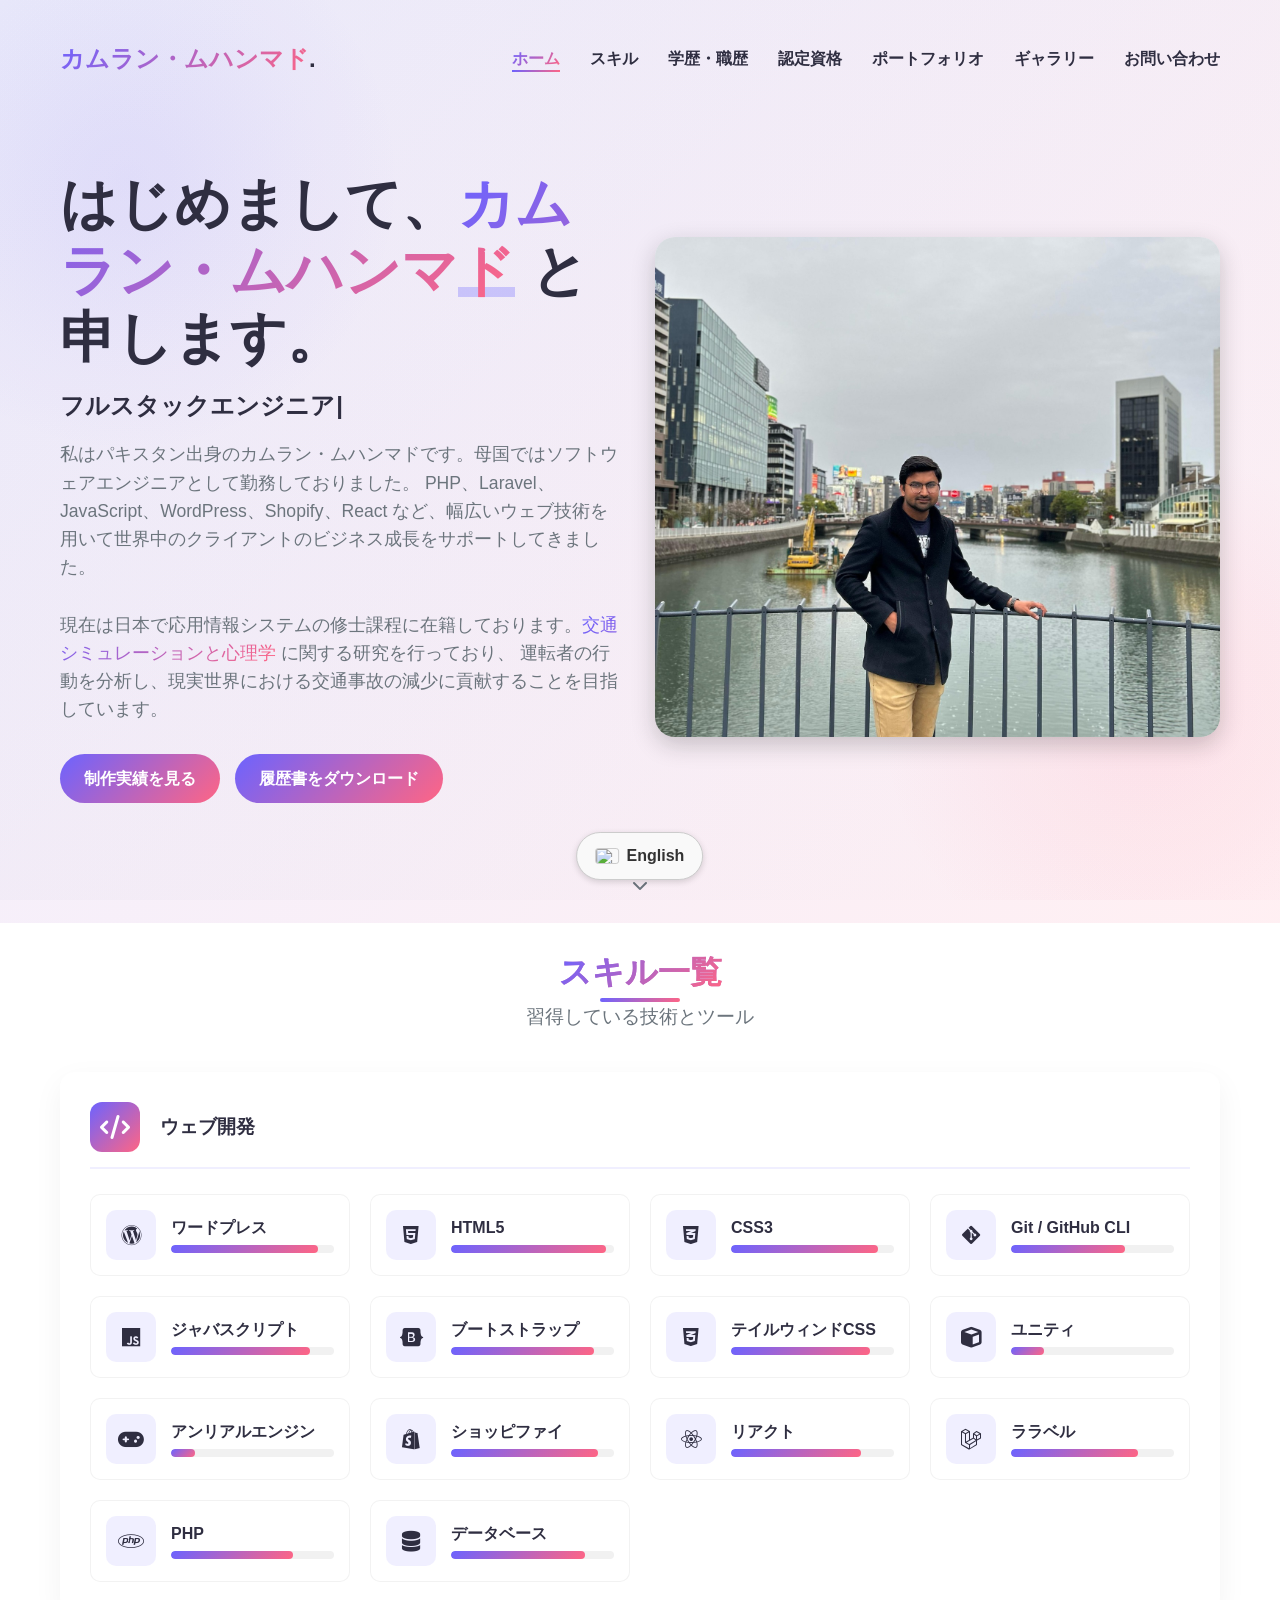
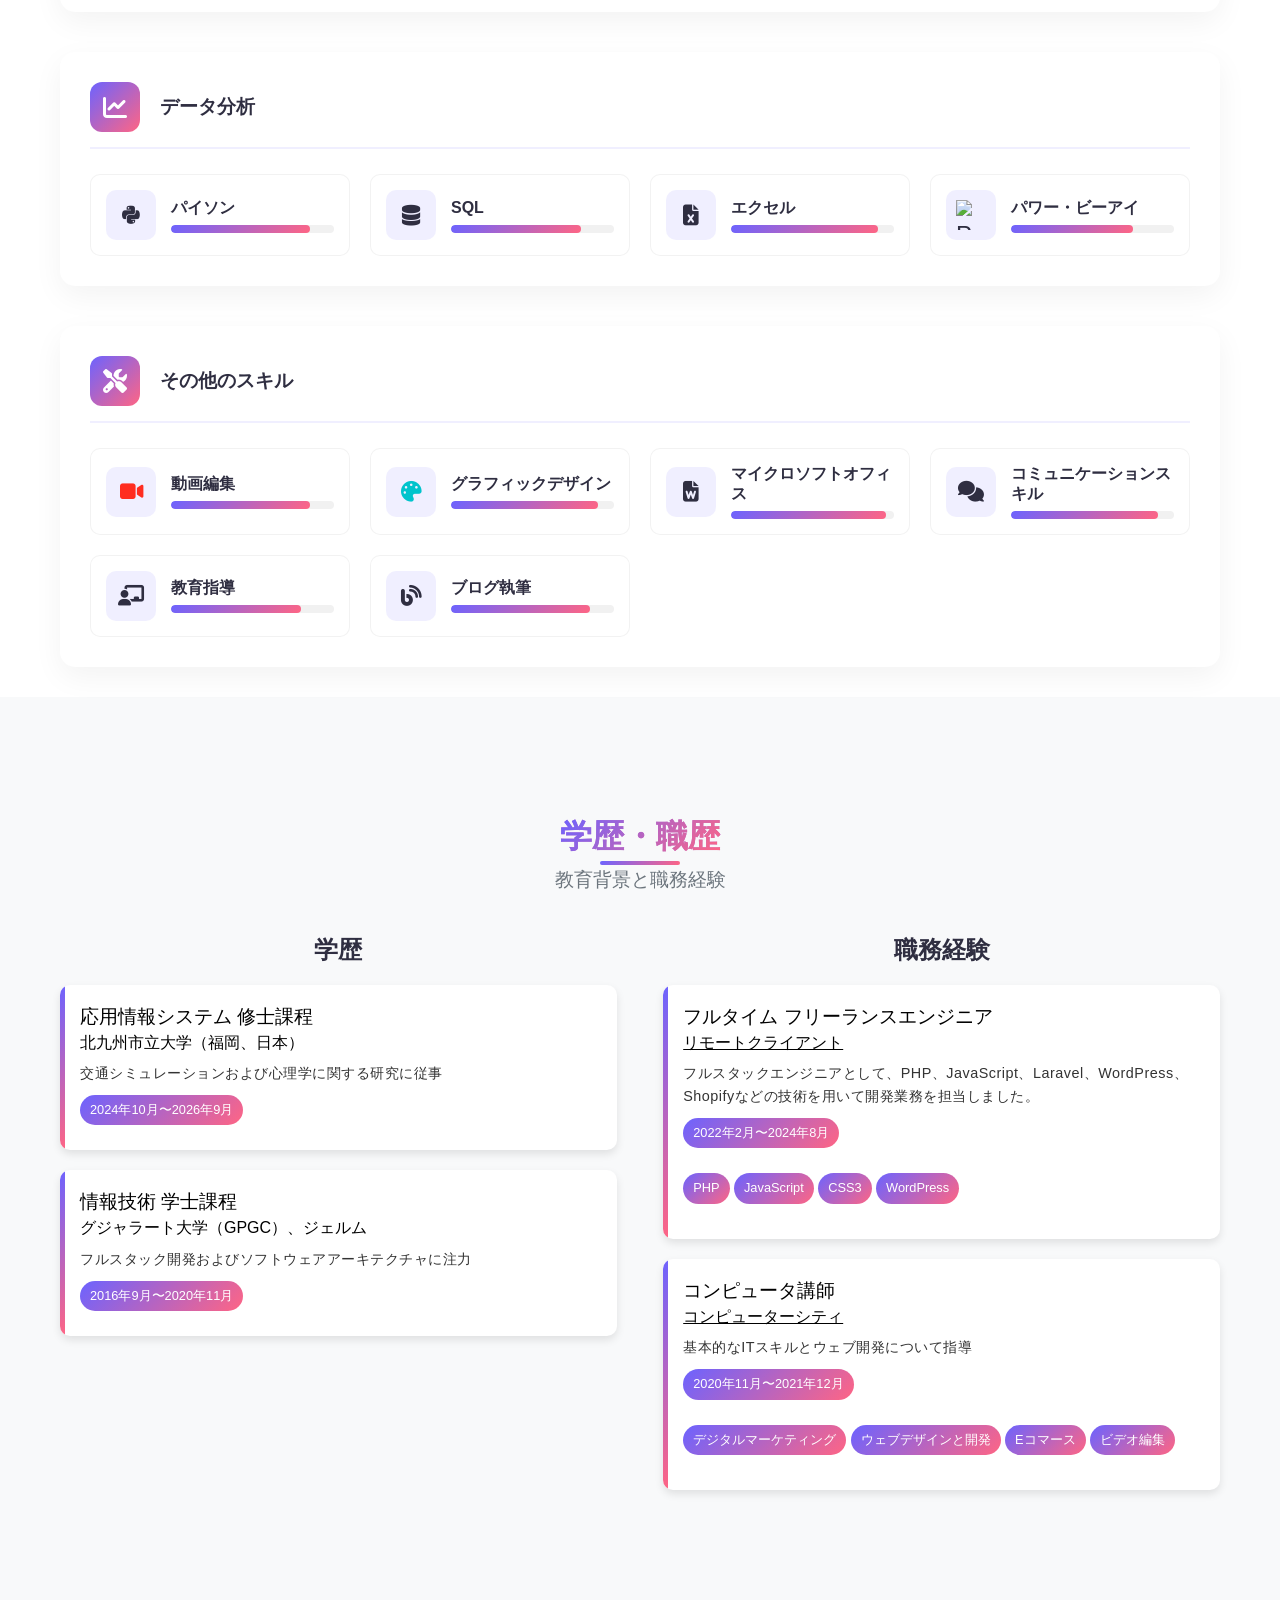
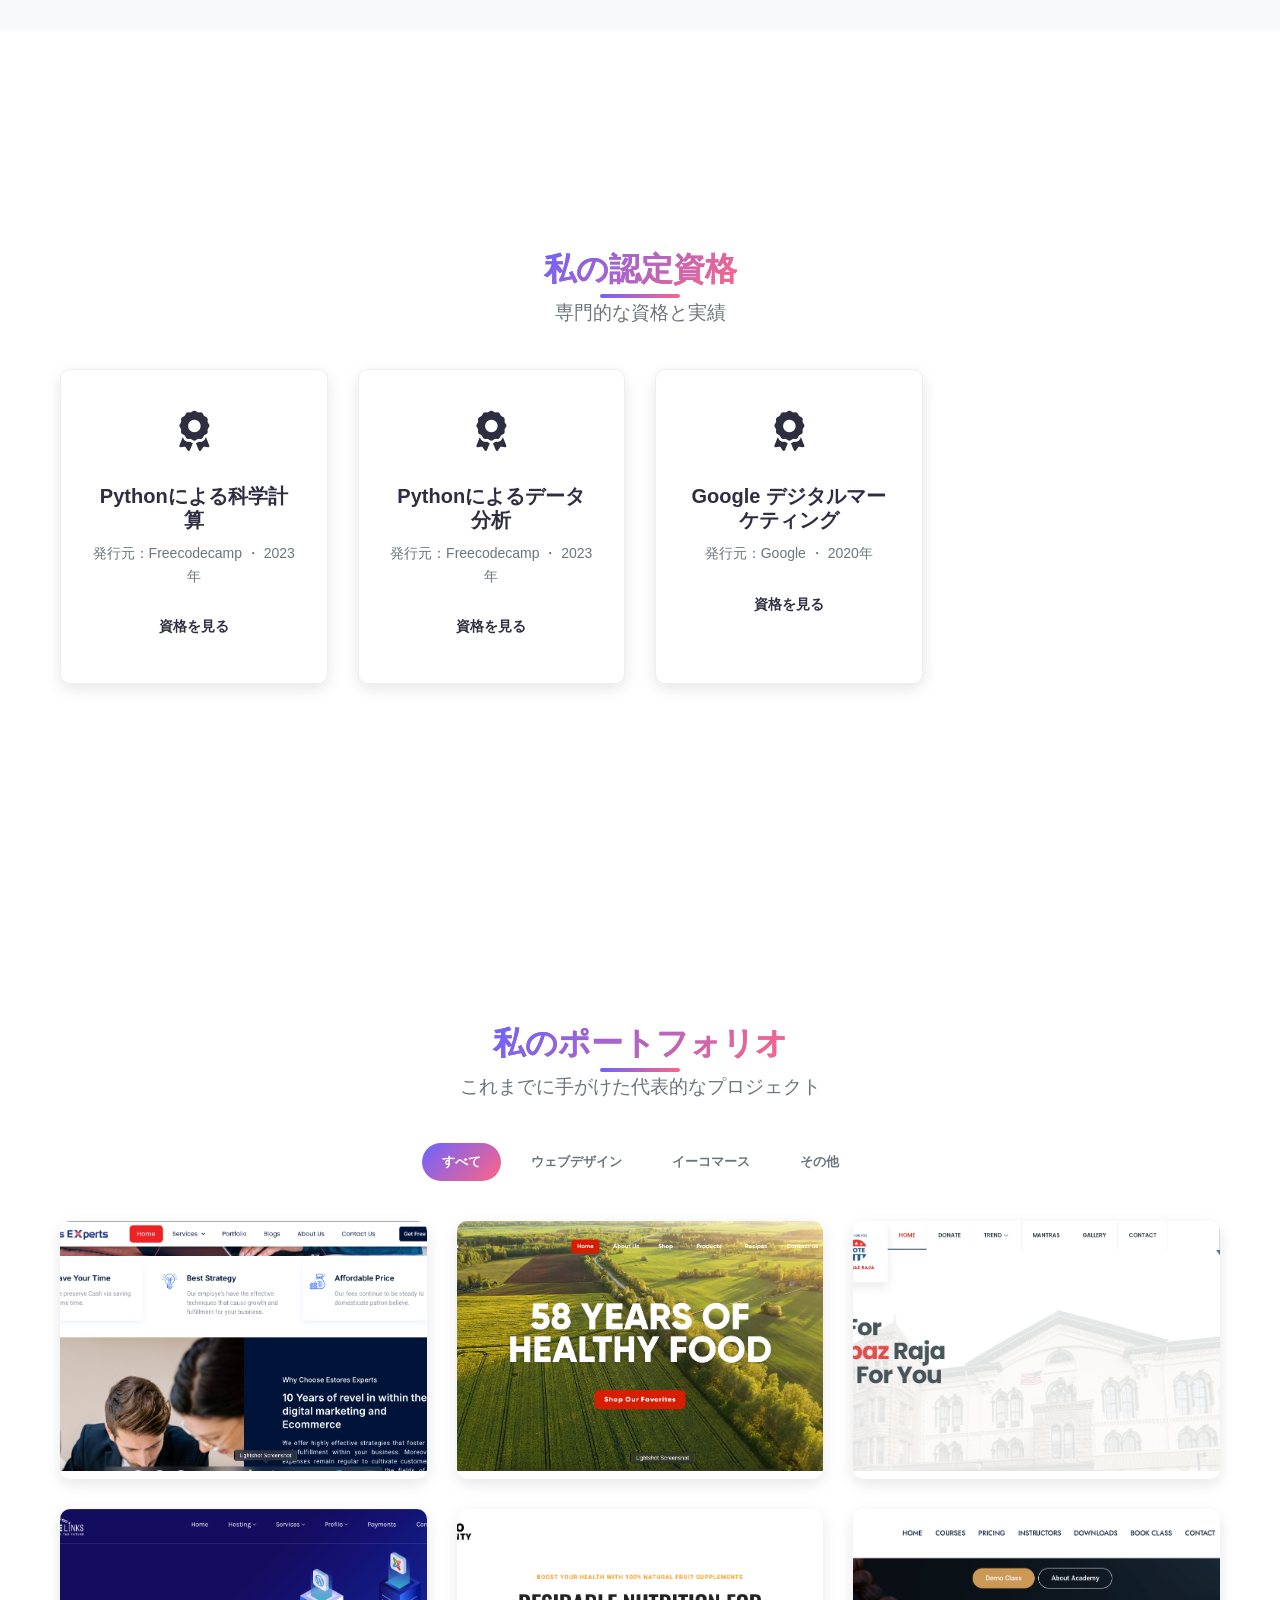
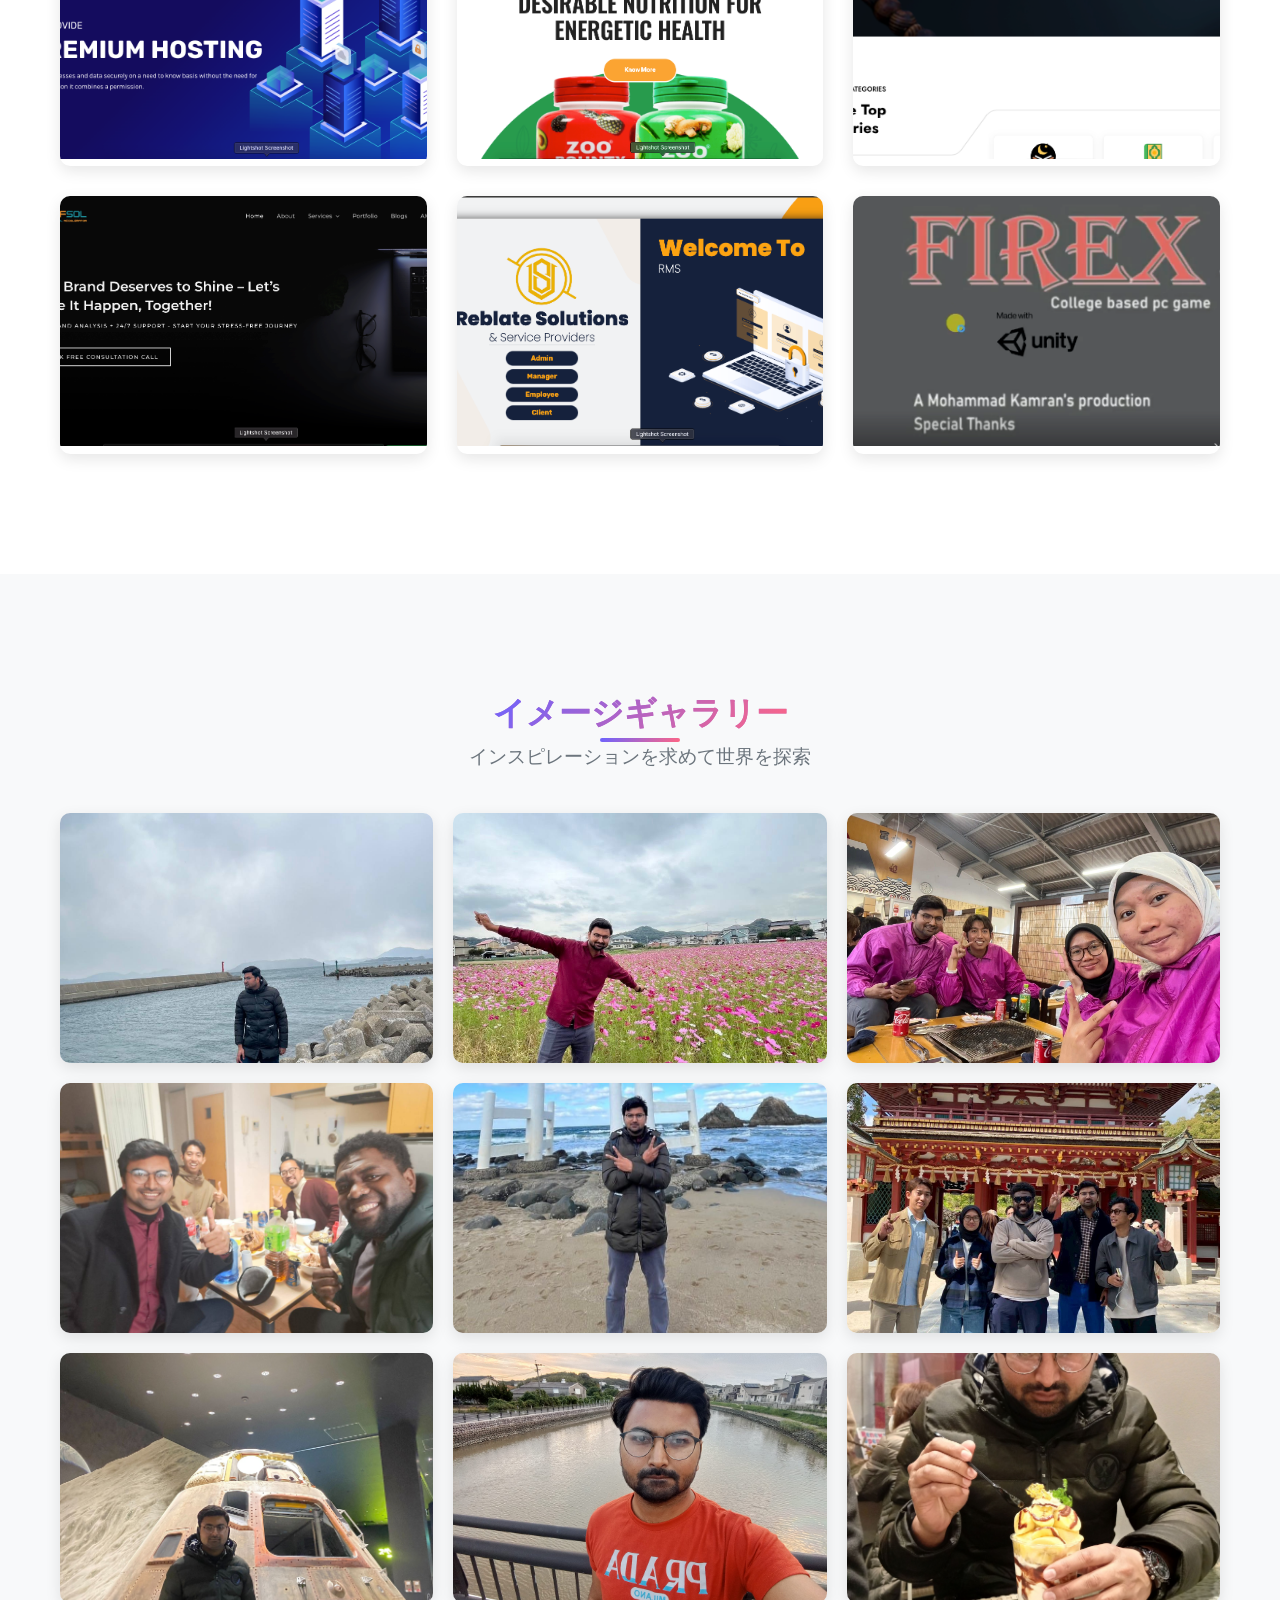
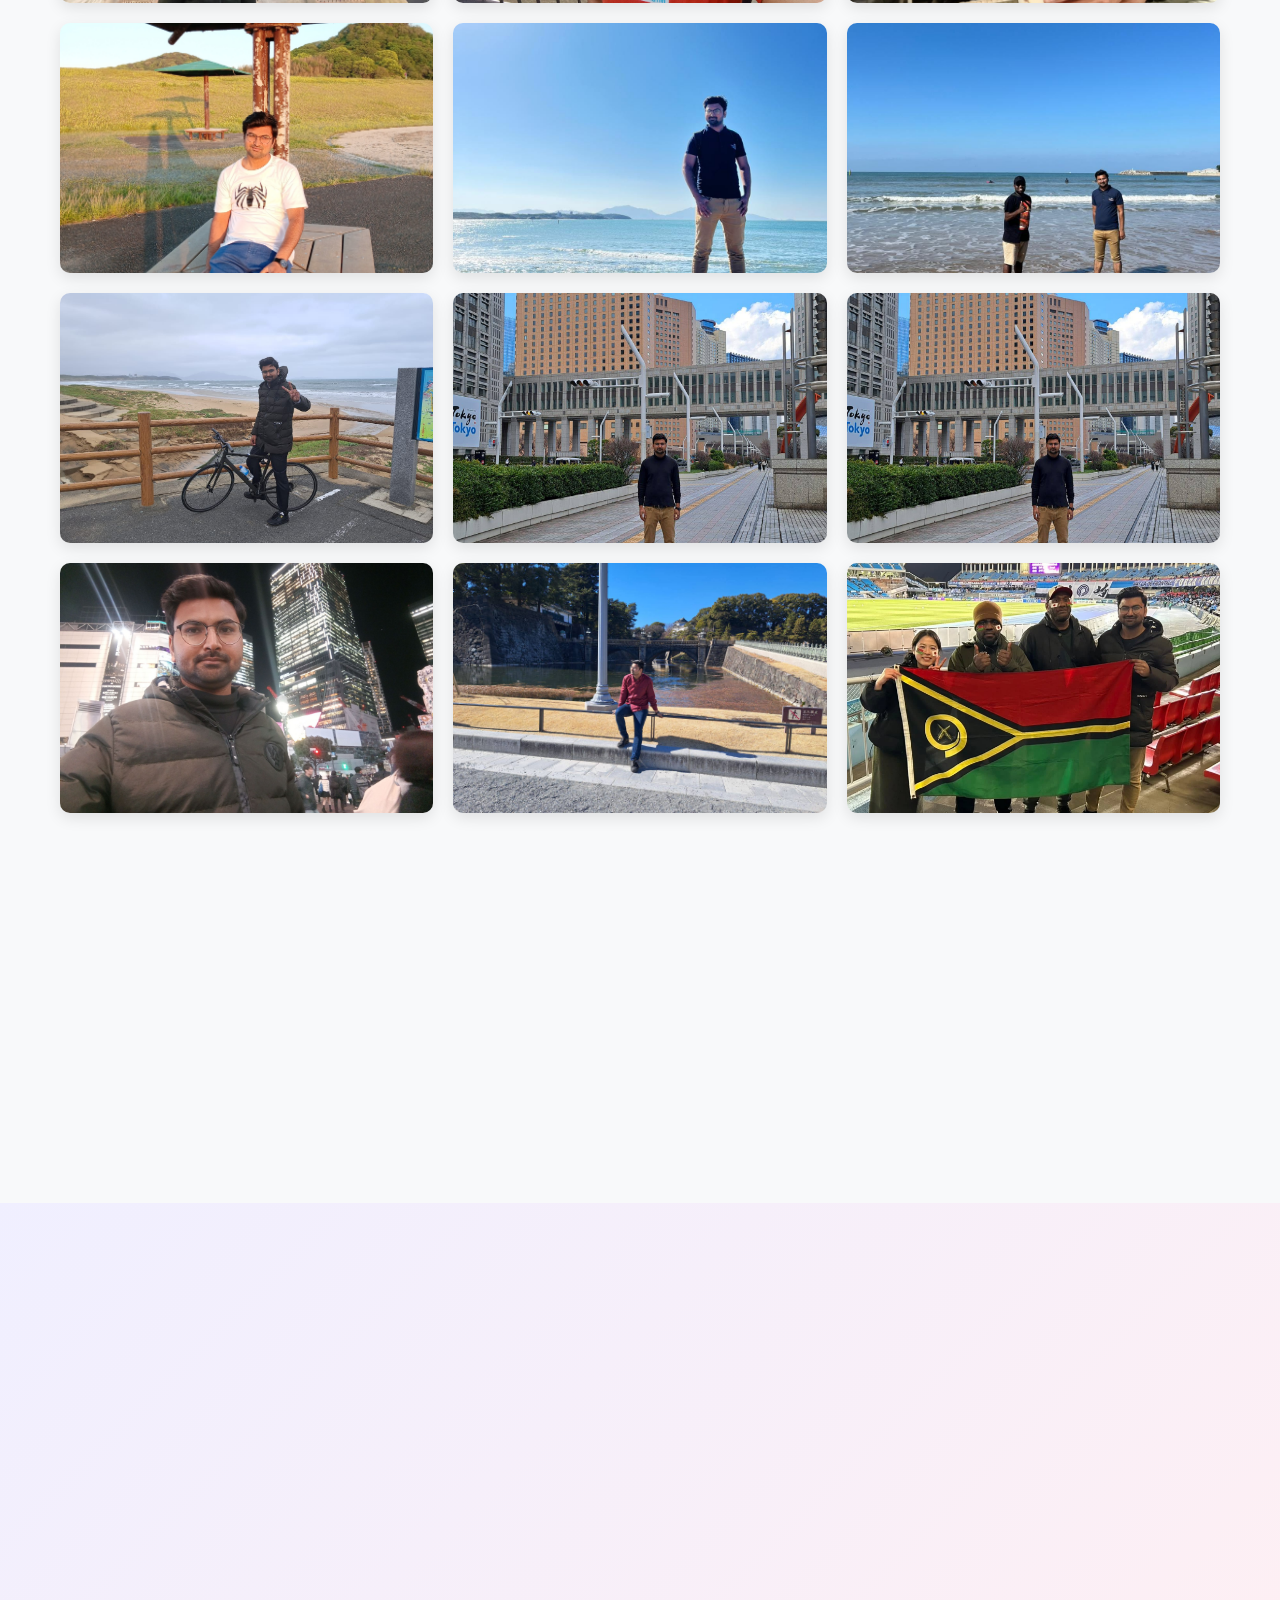
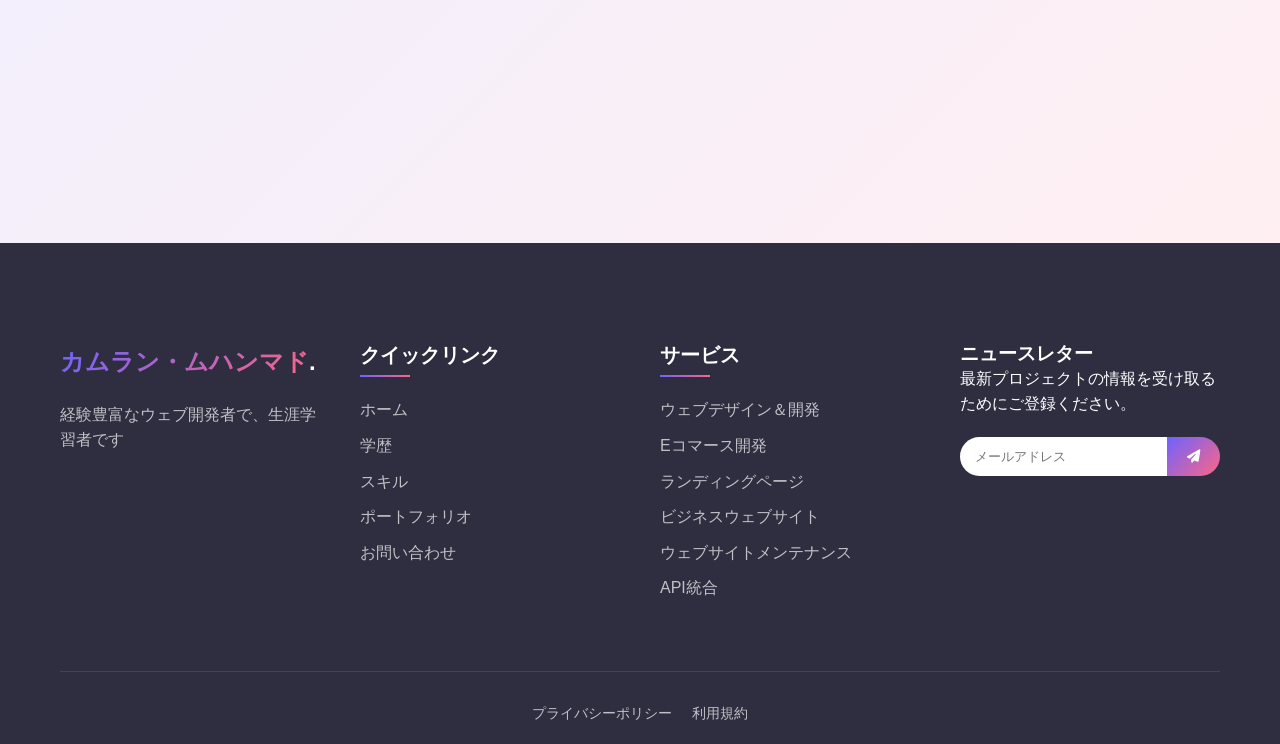
==== commit 102e6986: "Add files via upload" ====
--- a/index-japanese.html
+++ b/index-japanese.html
@@ -218,6 +218,18 @@
                                 </div>
                             </div>
                         </div>
+
+                        <div class="skill-card">
+                            <div class="skill-icon">
+                                <i class="fab fa-git-alt"></i> <!-- Git icon from Font Awesome -->
+                            </div>
+                            <div class="skill-info">
+                                <h4>Git / GitHub CLI</h4>
+                                <div class="skill-bar">
+                                    <div class="skill-progress" data-width="70%"></div>
+                                </div>
+                            </div>
+                        </div>
     
                         <div class="skill-card">
                             <div class="skill-icon">
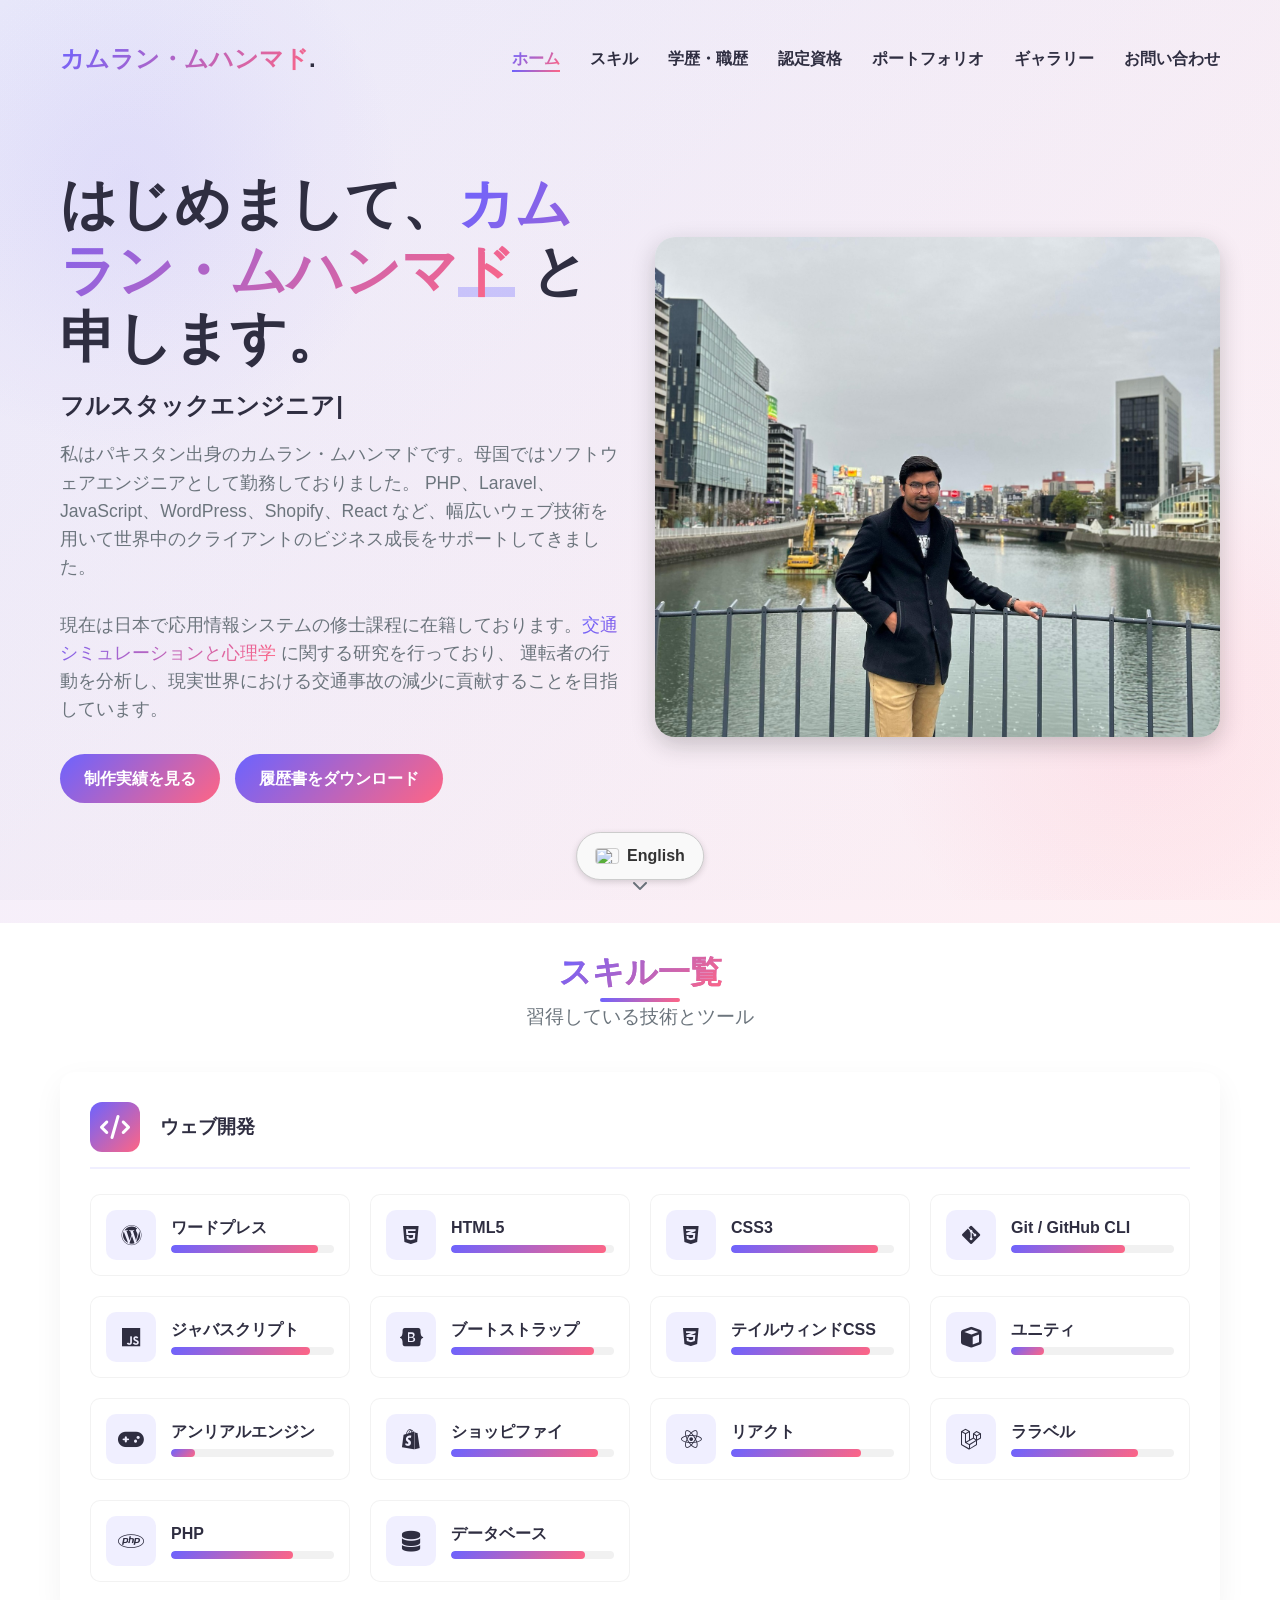
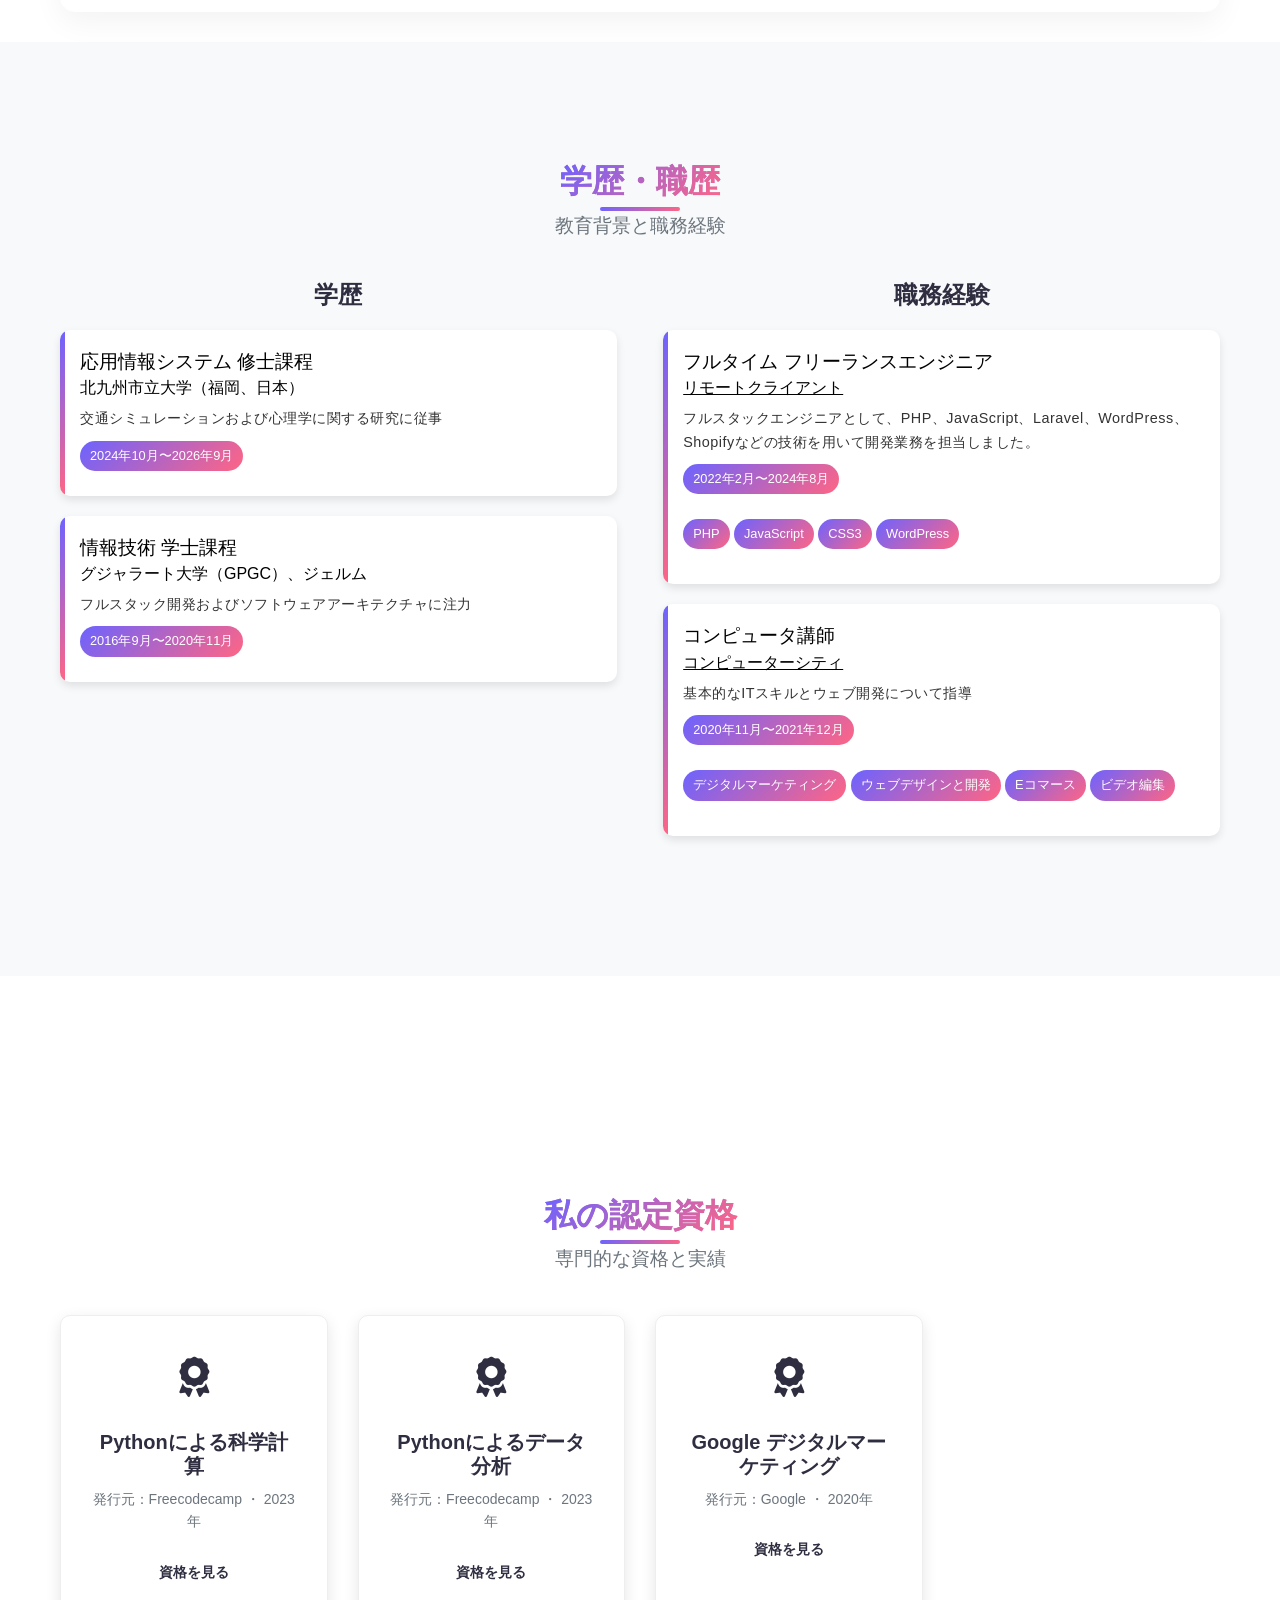
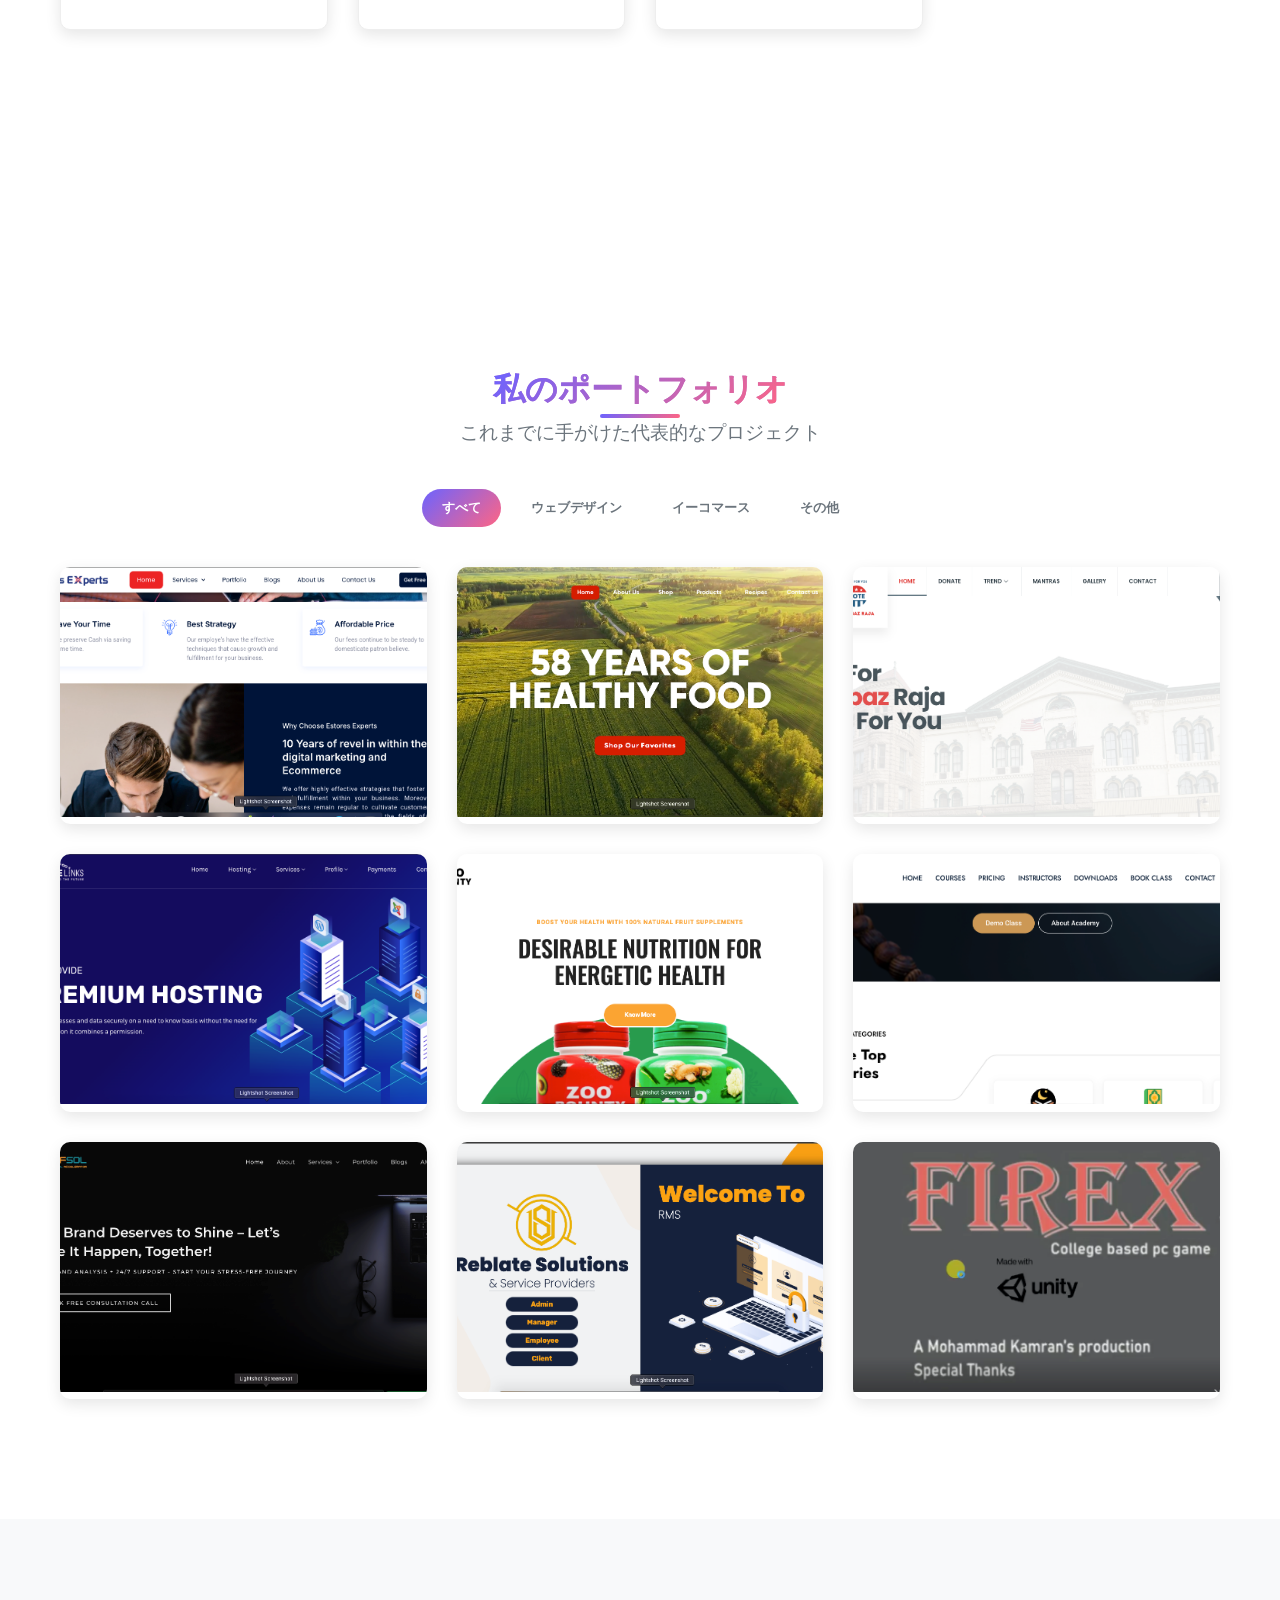
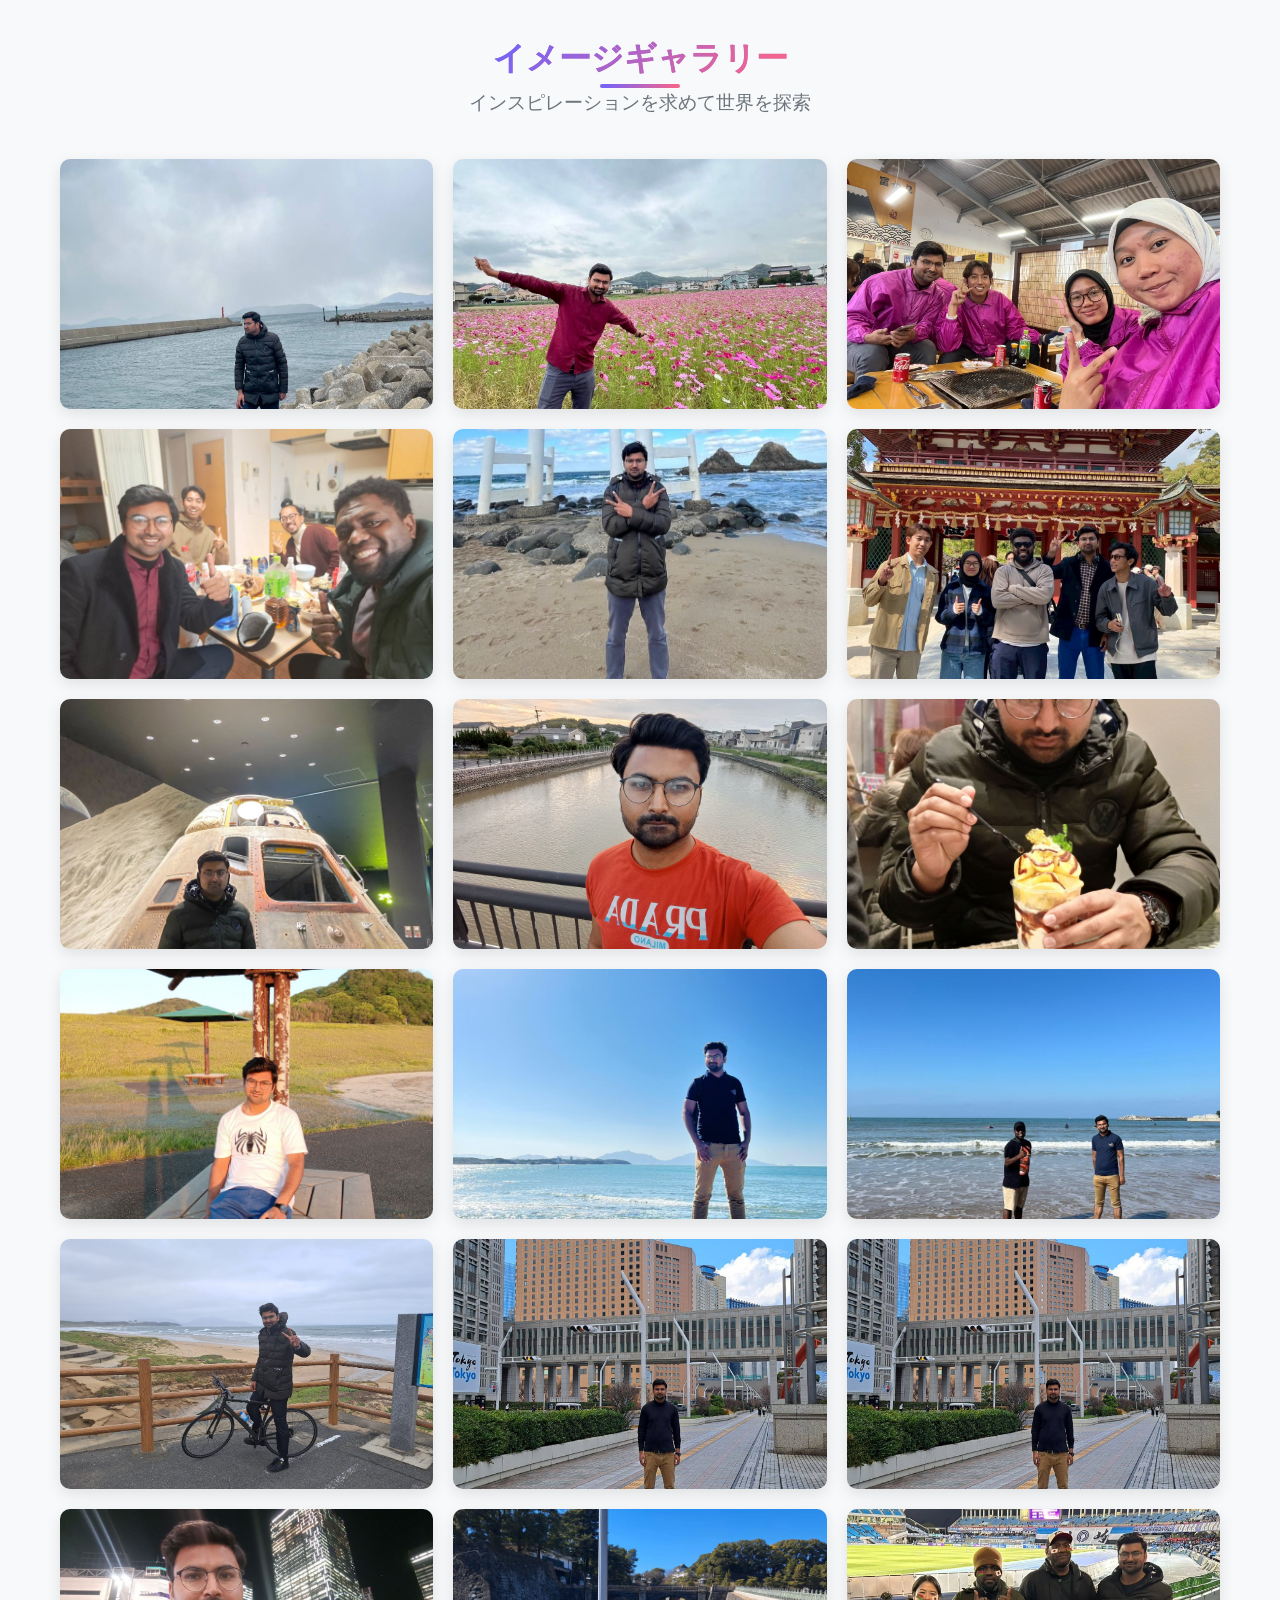
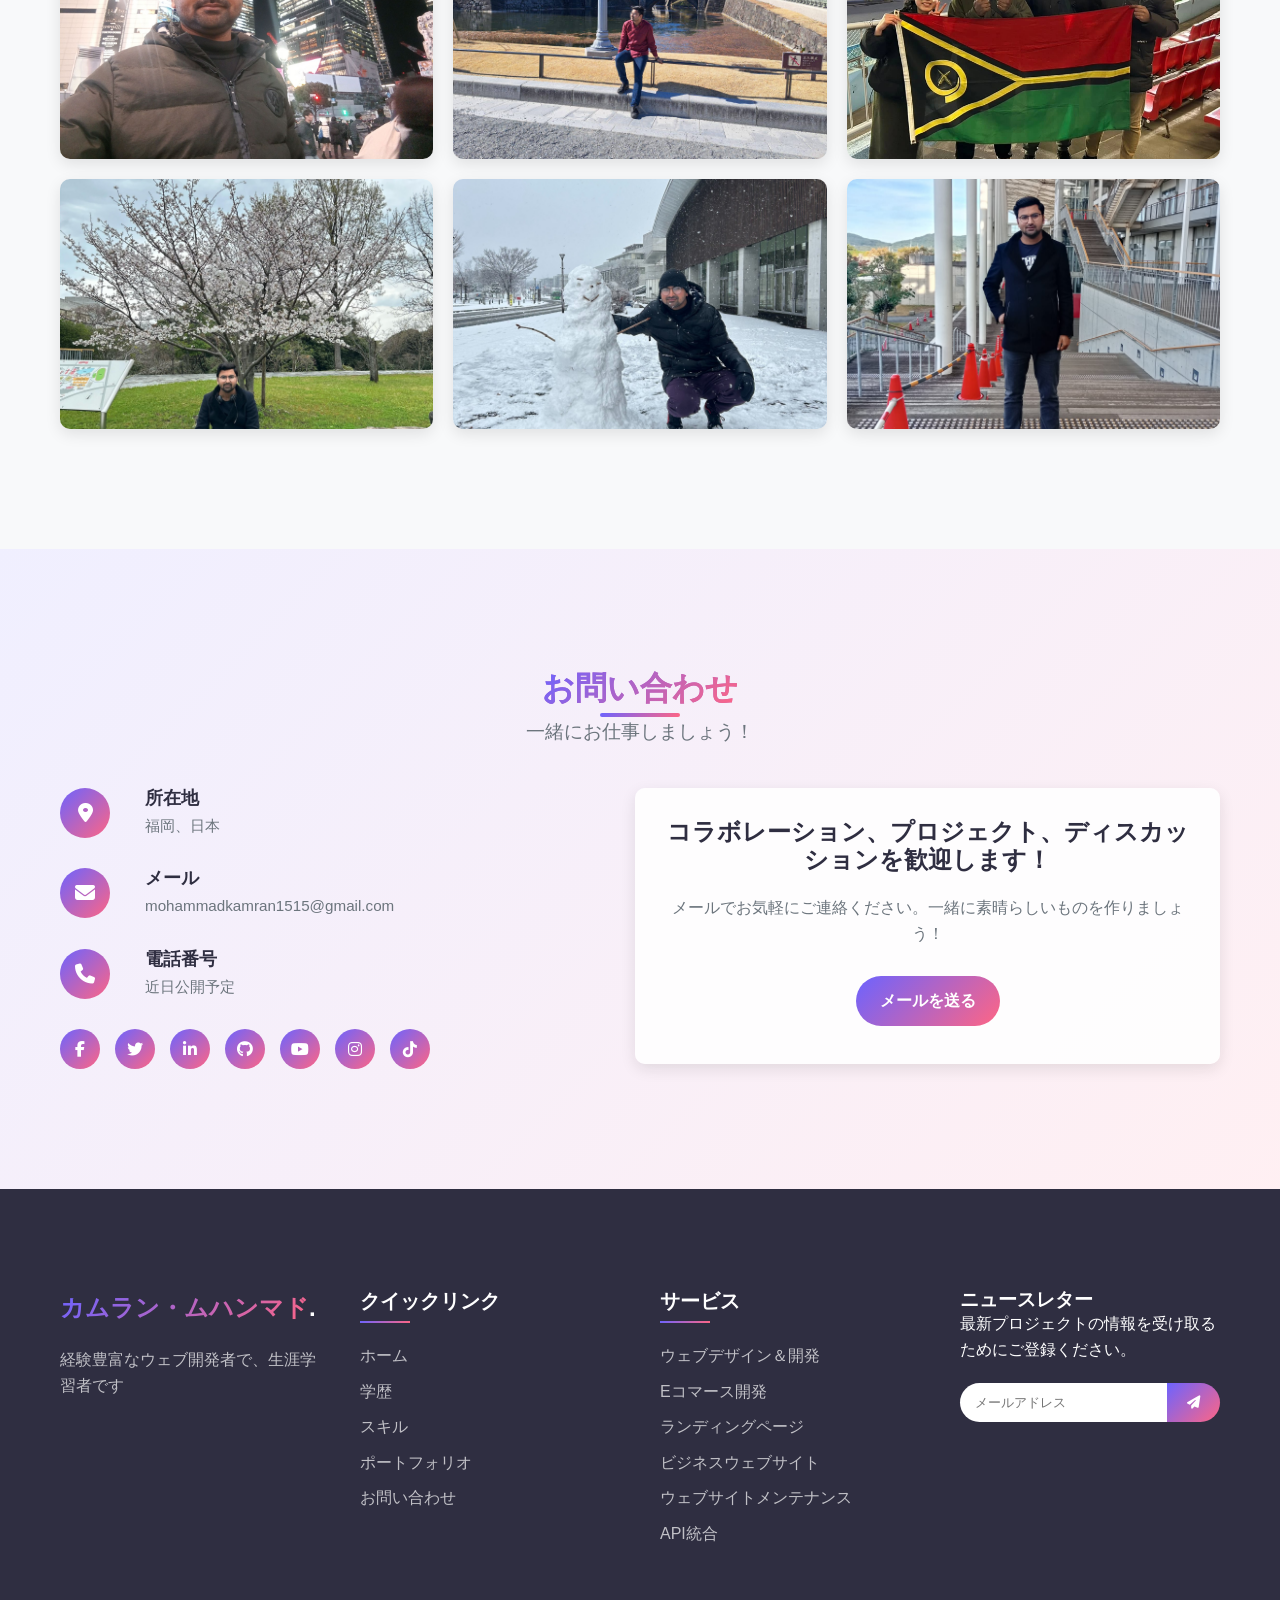
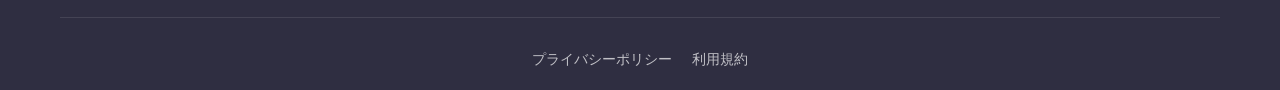
==== commit 1454a523: "Update index-japanese.html" ====
--- a/index-japanese.html
+++ b/index-japanese.html
@@ -354,7 +354,7 @@
                 </div>
     
                 <!-- Data Analysis -->
-                <div class="skills-category animate">
+                <!-- <div class="skills-category animate">
                     <div class="category-header">
                         <div class="category-icon">
                             <i class="fas fa-chart-line"></i>
@@ -410,10 +410,10 @@
                             </div>
                         </div>
                     </div>
-                </div>
+                </div> -->
     
                 <!-- Other Skills -->
-                <div class="skills-category animate">
+                <!-- <div class="skills-category animate">
                     <div class="category-header">
                         <div class="category-icon">
                             <i class="fas fa-tools"></i>
@@ -421,7 +421,7 @@
                         <h3>その他のスキル</h3>
                     </div>
                     <div class="skills-grid">
-                        <!-- 動画編集 -->
+                       
                         <div class="skill-card">
                             <div class="skill-icon">
                                 <i class="fas fa-video"></i>
@@ -434,7 +434,7 @@
                             </div>
                         </div>
     
-                        <!-- グラフィックデザイン -->
+                        
                         <div class="skill-card">
                             <div class="skill-icon">
                                 <i class="fas fa-palette"></i>
@@ -447,7 +447,7 @@
                             </div>
                         </div>
     
-                        <!-- Microsoft Office -->
+                        
                         <div class="skill-card">
                             <div class="skill-icon">
                                 <i class="fas fa-file-word"></i>
@@ -460,7 +460,7 @@
                             </div>
                         </div>
     
-                        <!-- コミュニケーションスキル -->
+                        
                         <div class="skill-card">
                             <div class="skill-icon">
                                 <i class="fas fa-comments"></i>
@@ -473,7 +473,7 @@
                             </div>
                         </div>
     
-                        <!-- 教育指導 -->
+                        
                         <div class="skill-card">
                             <div class="skill-icon">
                                 <i class="fas fa-chalkboard-teacher"></i>
@@ -486,7 +486,7 @@
                             </div>
                         </div>
     
-                        <!-- ブログ執筆 -->
+                        
                         <div class="skill-card">
                             <div class="skill-icon">
                                 <i class="fas fa-blog"></i>
@@ -499,7 +499,7 @@
                             </div>
                         </div>
                     </div>
-                </div>
+                </div> -->
             </div>
         </div>
     </section>
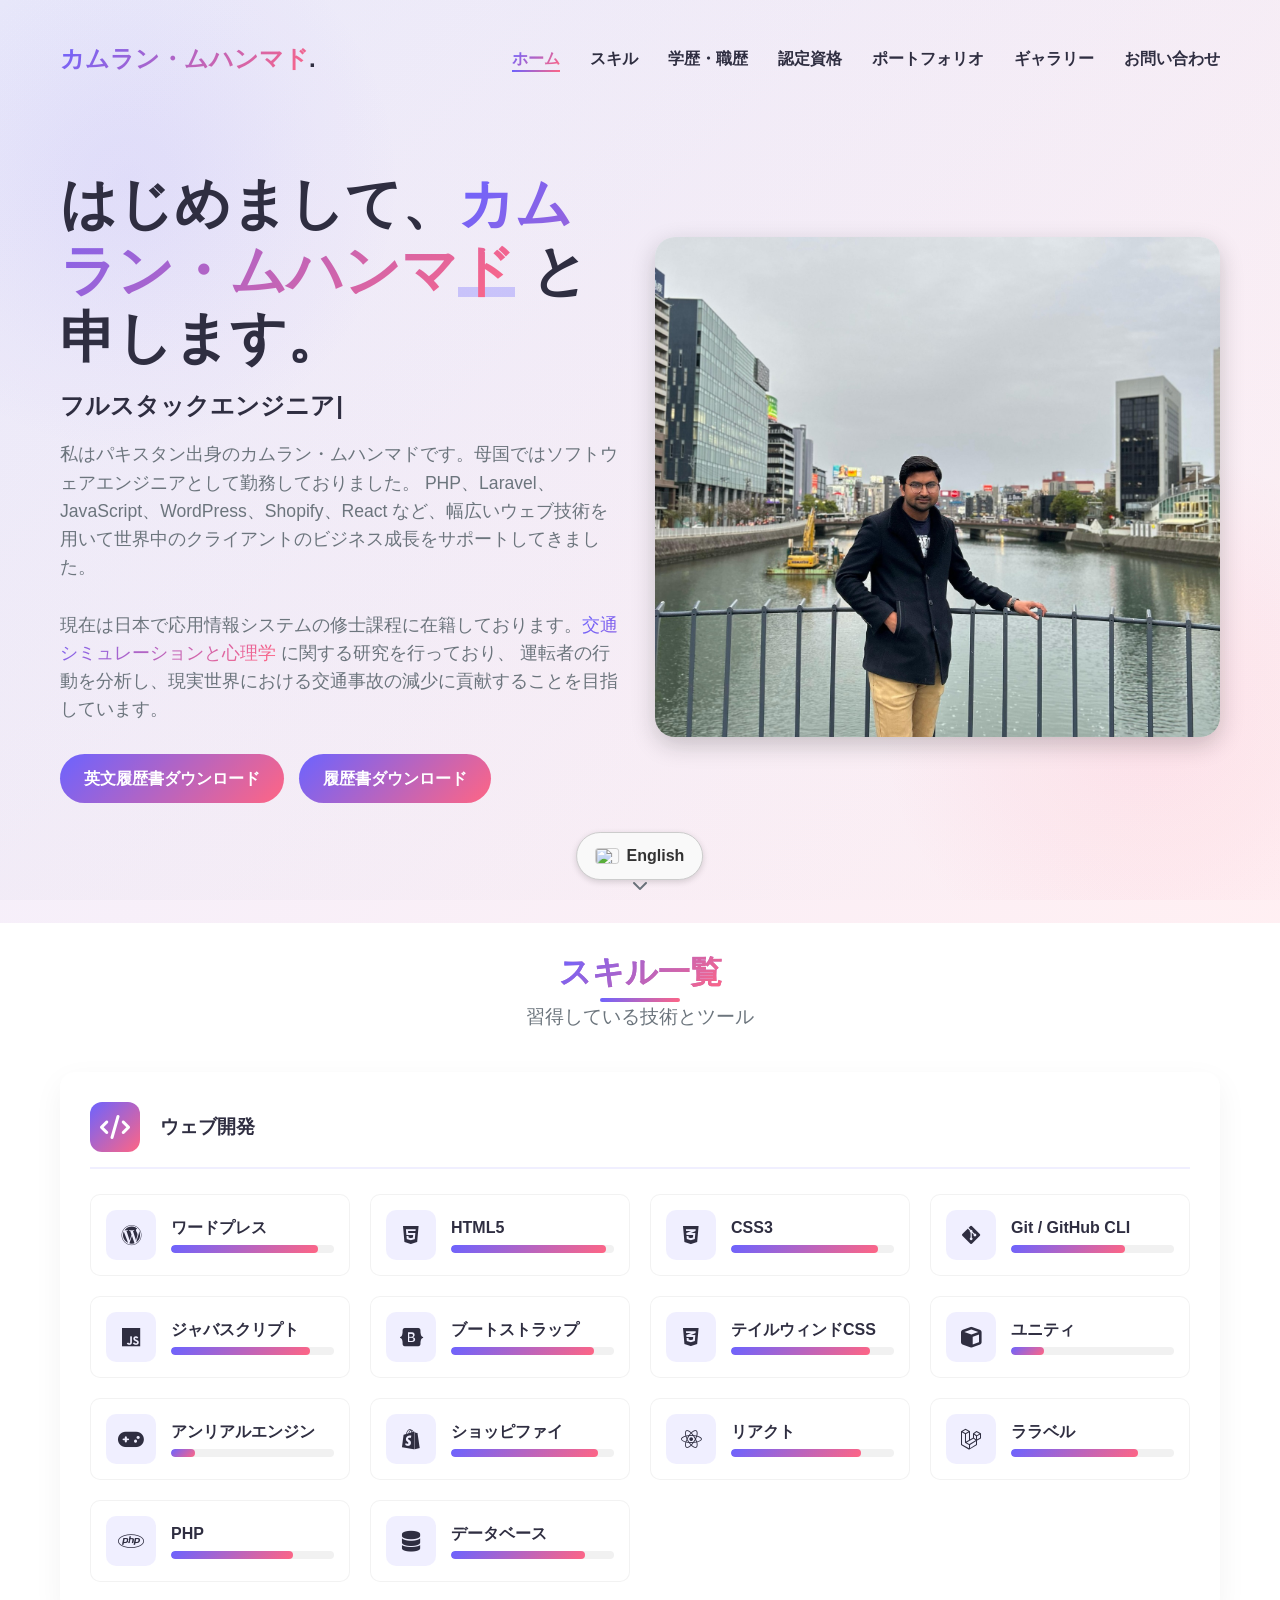
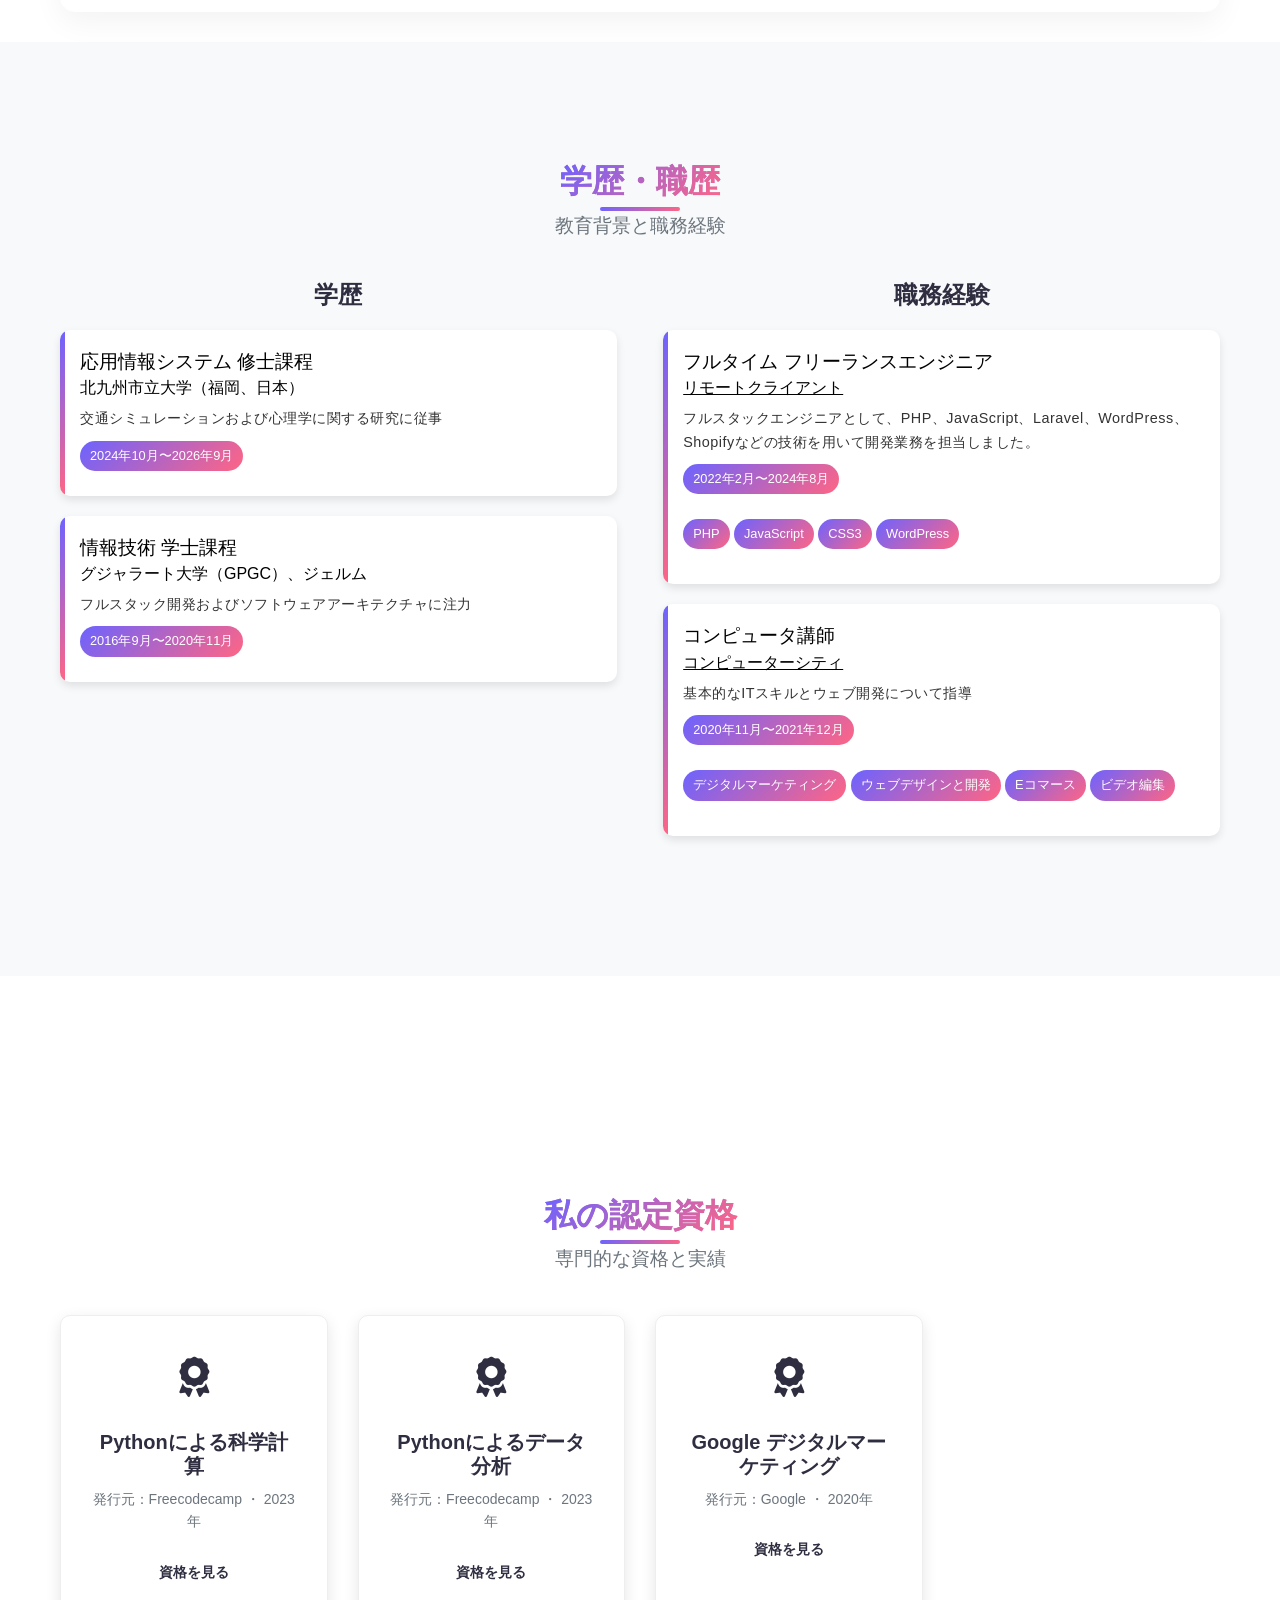
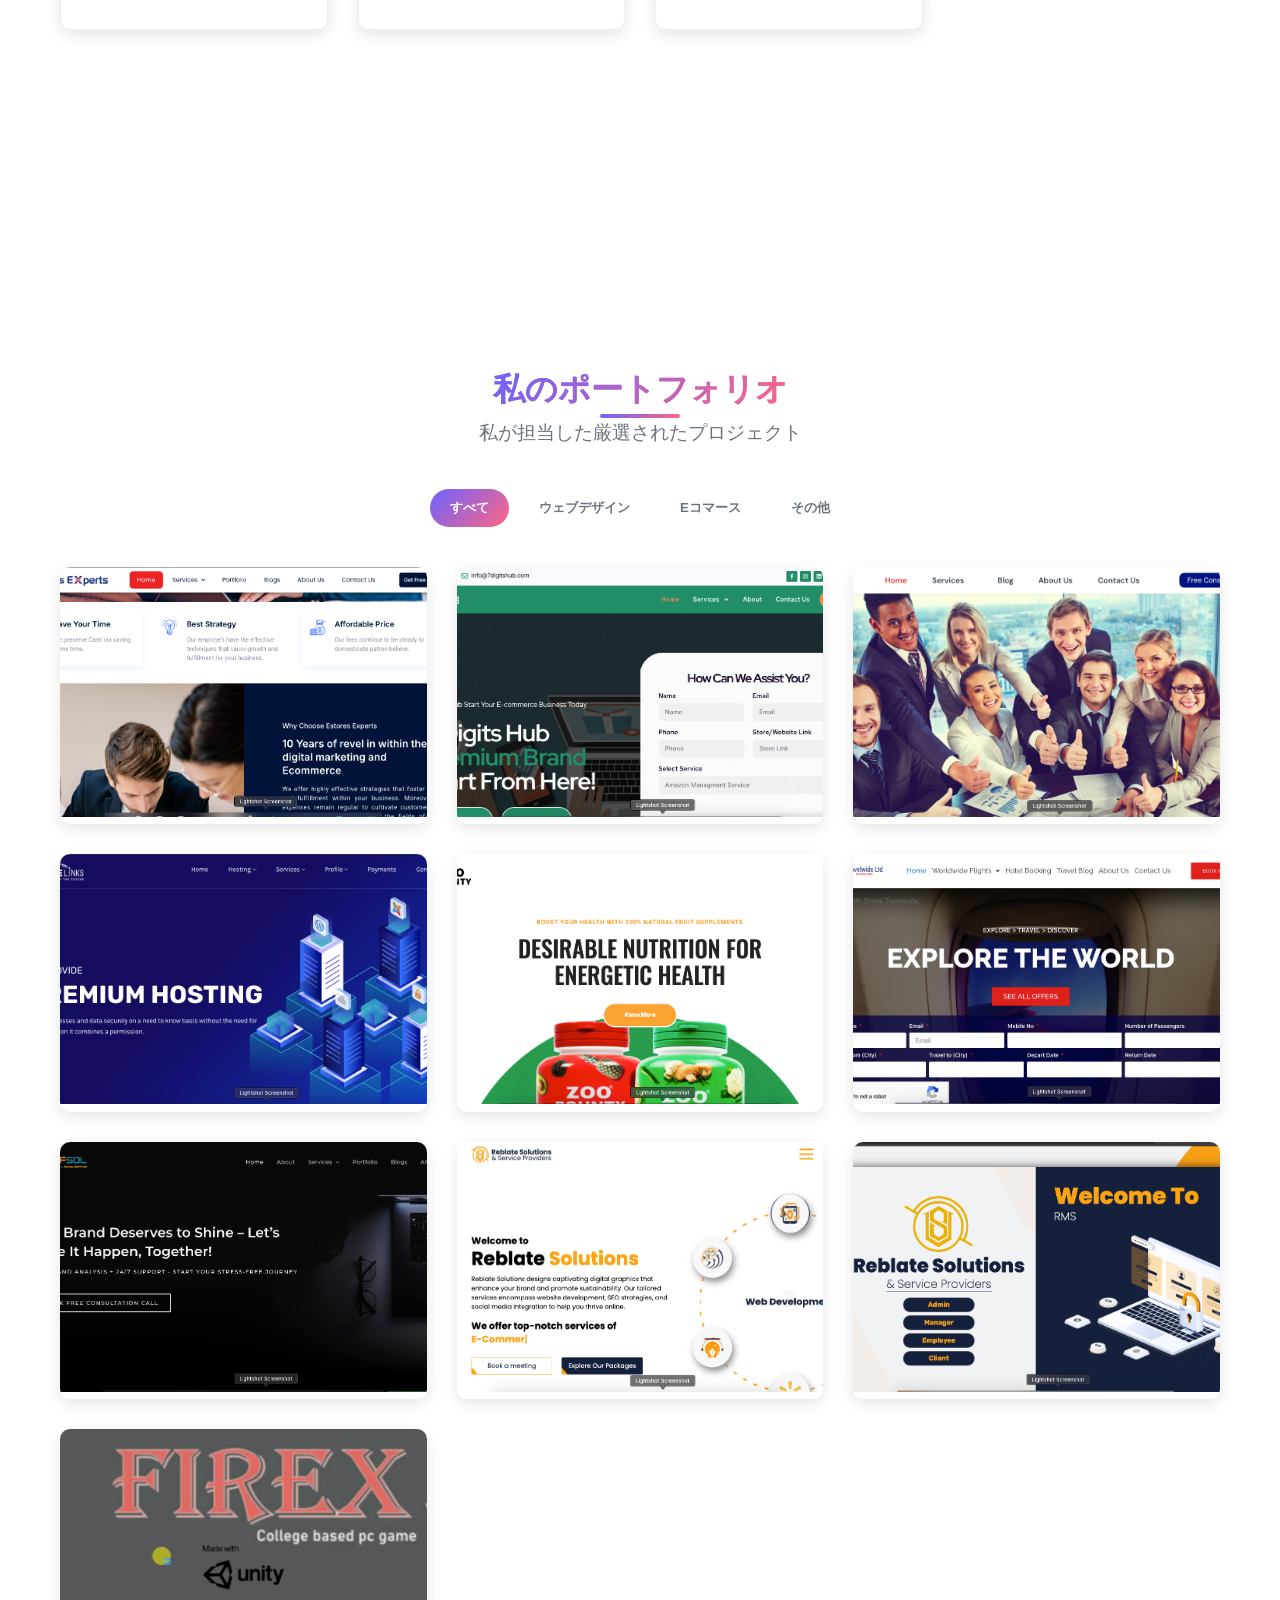
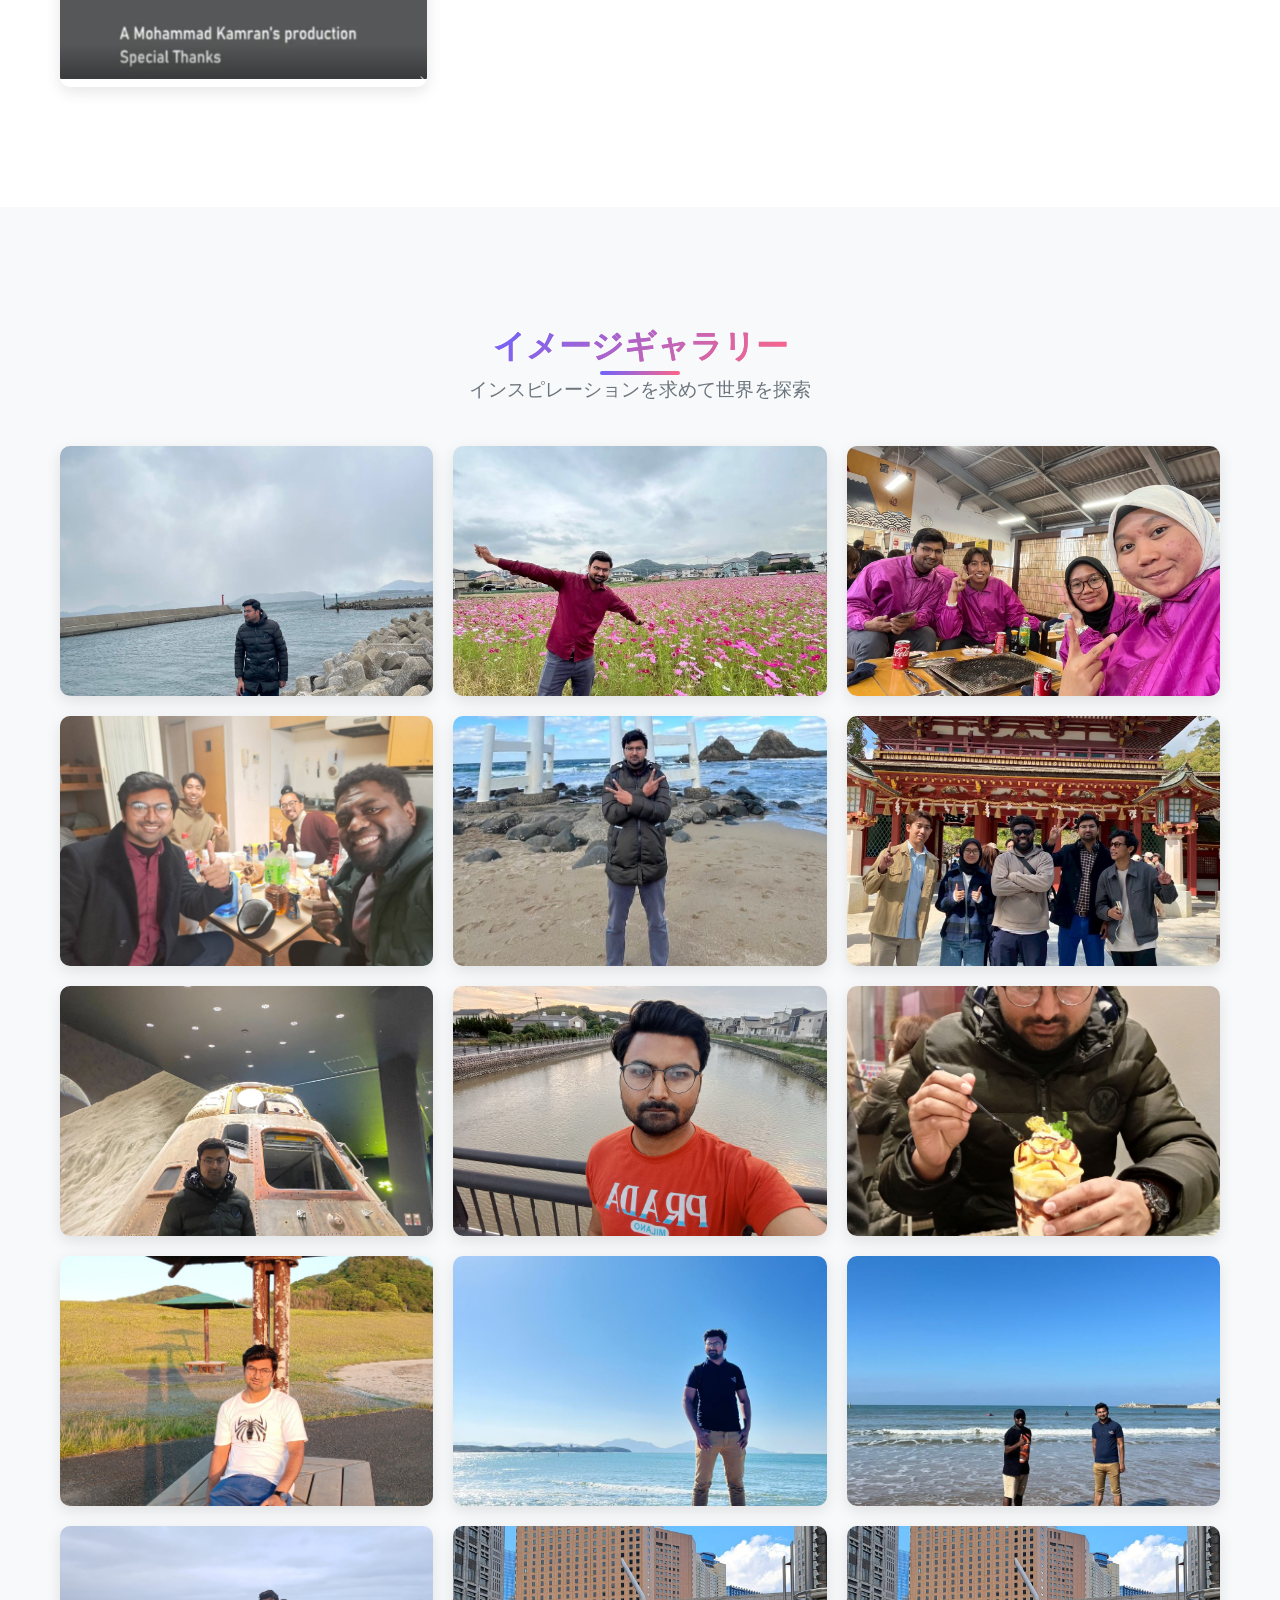
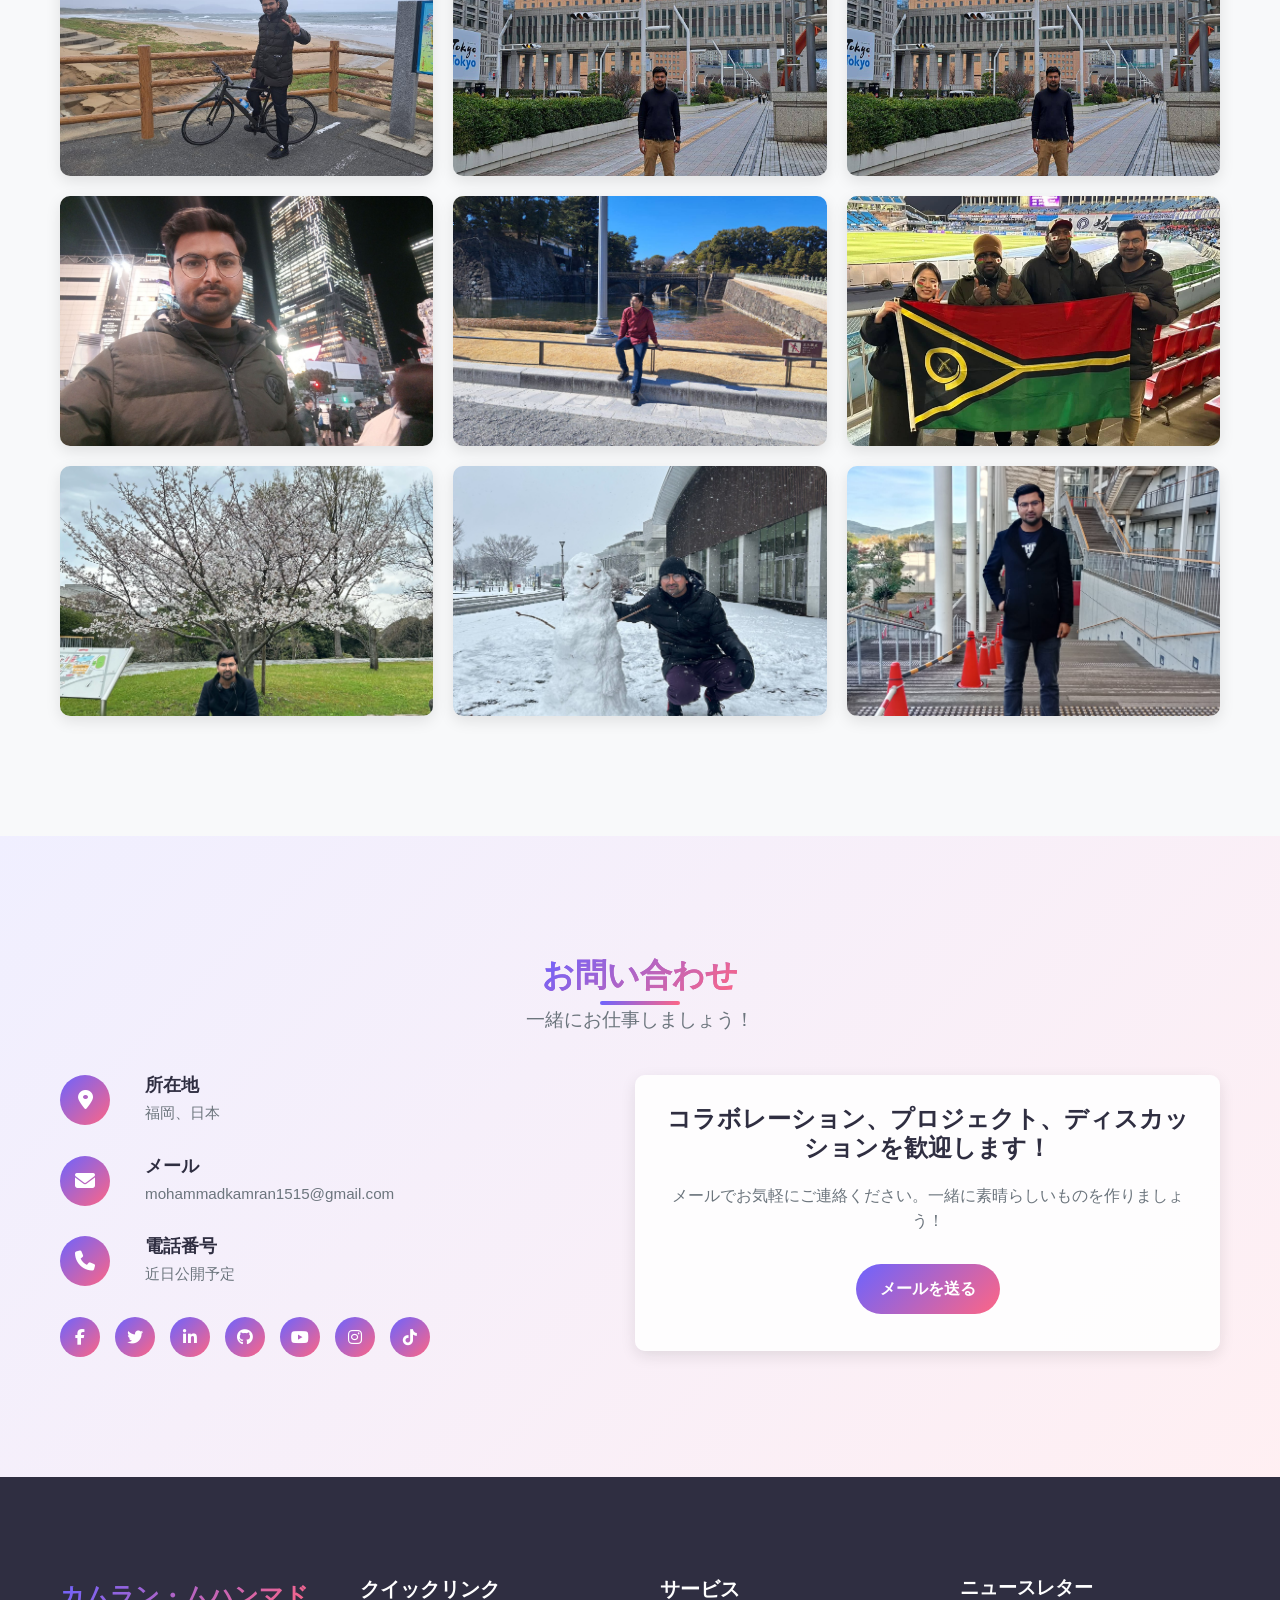
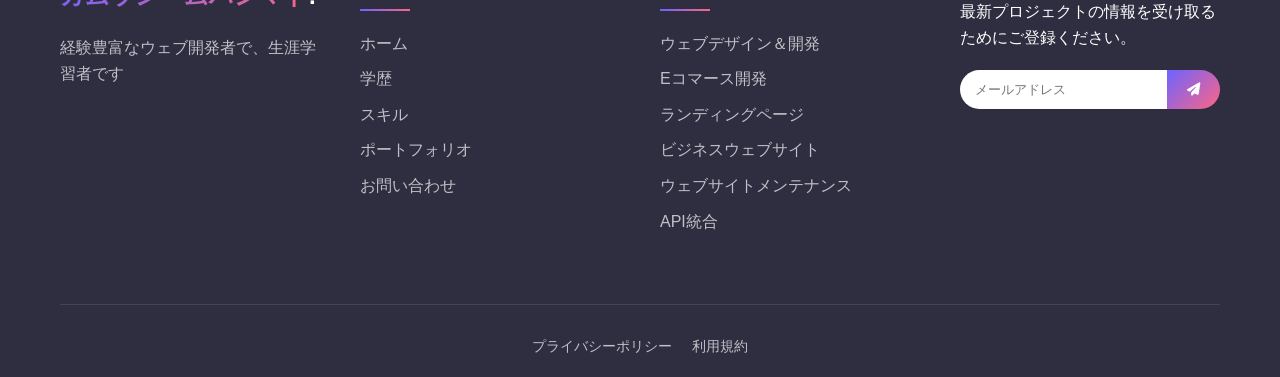
==== commit 342a5a43: "Initial commit after deleting .git folder" ====
--- a/index-japanese.html
+++ b/index-japanese.html
@@ -149,8 +149,8 @@
                 </p>
 
                 <div class="hero-buttons animate">
-                    <a href="#portfolio" class="btn btn-primary">制作実績を見る</a>
-                    <a href="Kamran-cv-japanese.pdf" target="_blank" class="btn btn-primary">履歴書をダウンロード</a>
+                    <a href="cv-english.pdf" target="_blank" class="btn btn-primary">英文履歴書ダウンロード</a>
+                    <a href="cv-japanese.pdf" target="_blank" class="btn btn-primary">履歴書ダウンロード</a>
                 </div>
 
             </div>
@@ -797,12 +797,12 @@
     <section id="portfolio" class="portfolio">
         <div class="container">
             <h2 class="section-title animate text-gradient"><span>私のポートフォリオ</span></h2>
-            <p class="section-subtitle animate">これまでに手がけた代表的なプロジェクト</p>
+            <p class="section-subtitle animate">私が担当した厳選されたプロジェクト</p>
     
             <div class="portfolio-tabs animate">
                 <button class="tab-btn active" data-tab="all">すべて</button>
                 <button class="tab-btn" data-tab="web">ウェブデザイン</button>
-                <button class="tab-btn" data-tab="ecom">イーコマース</button>
+                <button class="tab-btn" data-tab="ecom">Eコマース</button>
                 <button class="tab-btn" data-tab="other">その他</button>
             </div>
     
@@ -811,42 +811,50 @@
                     <div class="portfolio-image">
                         <img src="portfolio/estores-experts.png" alt="Eコマースサイト">
                         <div class="portfolio-overlay">
-                            <h3>エキスパート・エストアーズ</h3>
-                            <p>イーコマース代理店のウェブサイト</p>
-                            <a target="_blank" href="https://www.estoresexperts.com" class="portfolio-link"><i class="fas fa-external-link-alt"></i></a>
-                        </div>
-                    </div>
-                </div>
-    
-                <div class="portfolio-item animate" data-category="ecom">
-                    <div class="portfolio-image">
-                        <img src="portfolio/mosle.png" alt="イーコマースサイト">
-                        <div class="portfolio-overlay">
-                            <h3>モスレ株式会社</h3>
-                            <p>イーコマースサイト</p>
-                            <a target="_blank" href="https://mosleinc.com" class="portfolio-link"><i class="fas fa-external-link-alt"></i></a>
+                            <h3>エストアーズ・エキスパート</h3>
+                            <p>ビジネスサイト</p>
+                            <a target="_blank" href="https://www.estoresexperts.com" class="portfolio-link">
+                                <i class="fas fa-external-link-alt"></i>
+                            </a>
                         </div>
                     </div>
                 </div>
     
                 <div class="portfolio-item animate" data-category="web">
                     <div class="portfolio-image">
-                        <img src="portfolio/advocate-raja.png" alt="パーソナルサイト">
+                        <img src="portfolio/7-digits-hub.png" alt="Eコマースサイト">
                         <div class="portfolio-overlay">
-                            <h3>アドボケイト・ラジャ</h3>
-                            <p>個人ウェブサイト</p>
-                            <a target="_blank" href="https://advocateraja.com/" class="portfolio-link"><i class="fas fa-external-link-alt"></i></a>
+                            <h3>セブン・ディジッツ・ハブ</h3>
+                            <p>ビジネスサイト</p>
+                            <a target="_blank" href="https://7digitshub.com/" class="portfolio-link">
+                                <i class="fas fa-external-link-alt"></i>
+                            </a>
                         </div>
                     </div>
                 </div>
     
                 <div class="portfolio-item animate" data-category="web">
                     <div class="portfolio-image">
-                        <img src="portfolio/unique-links.png" alt="ウェブホスティングサイト">
+                        <img src="portfolio/expert-estores.png" alt="Eコマースサイト">
                         <div class="portfolio-overlay">
-                            <h3>ユニークリンクス</h3>
+                            <h3>エキスパート・エストアーズ</h3>
+                            <p>ビジネスサイト</p>
+                            <a target="_blank" href="https://www.expertestores.com" class="portfolio-link">
+                                <i class="fas fa-external-link-alt"></i>
+                            </a>
+                        </div>
+                    </div>
+                </div>
+    
+                <div class="portfolio-item animate" data-category="web">
+                    <div class="portfolio-image">
+                        <img src="portfolio/unique-links.png" alt="タスク管理アプリ">
+                        <div class="portfolio-overlay">
+                            <h3>ユニーク・リンクス</h3>
                             <p>ウェブホスティング会社のサイト</p>
-                            <a target="_blank" href="https://www.unique-links.com.pk/" class="portfolio-link"><i class="fas fa-external-link-alt"></i></a>
+                            <a target="_blank" href="https://www.unique-links.com.pk/" class="portfolio-link">
+                                <i class="fas fa-external-link-alt"></i>
+                            </a>
                         </div>
                     </div>
                 </div>
@@ -857,40 +865,61 @@
                         <div class="portfolio-overlay">
                             <h3>ズー・バウンティ</h3>
                             <p>オンラインショッピングサイト</p>
-                            <a target="_blank" href="https://zoo-bounty.com/" class="portfolio-link"><i class="fas fa-external-link-alt"></i></a>
+                            <a target="_blank" href="https://zoo-bounty.com/" class="portfolio-link">
+                                <i class="fas fa-external-link-alt"></i>
+                            </a>
                         </div>
                     </div>
                 </div>
     
                 <div class="portfolio-item animate" data-category="web">
                     <div class="portfolio-image">
-                        <img src="portfolio/huffaz-academy.png" alt="コーポレートサイト">
+                        <img src="portfolio/global-travel-wide.png" alt="企業ウェブサイト">
                         <div class="portfolio-overlay">
-                            <h3>フッファズ・アカデミー</h3>
-                            <p>クルアーン教室のウェブサイト</p>
-                            <a target="_blank" href="https://huffazacademy.com/" class="portfolio-link"><i class="fas fa-external-link-alt"></i></a>
+                            <h3>グローバル・トラベル・ワイド</h3>
+                            <p>旅行代理店のウェブサイト</p>
+                            <a target="_blank" href="https://globaltravelwide.co.uk/" class="portfolio-link">
+                                <i class="fas fa-external-link-alt"></i>
+                            </a>
                         </div>
                     </div>
                 </div>
     
                 <div class="portfolio-item animate" data-category="web">
                     <div class="portfolio-image">
-                        <img src="portfolio/swif-sol.png" alt="デジタルマーケティング代理店サイト">
+                        <img src="portfolio/swif-sol.png" alt="デジタルマーケティング">
                         <div class="portfolio-overlay">
                             <h3>スウィフ・ソル</h3>
-                            <p>デジタルマーケティング代理店のウェブサイト</p>
-                            <a target="_blank" href="https://swifsol.com/" class="portfolio-link"><i class="fas fa-external-link-alt"></i></a>
+                            <p>デジタルマーケティング会社のサイト</p>
+                            <a target="_blank" href="https://swifsol.com/" class="portfolio-link">
+                                <i class="fas fa-external-link-alt"></i>
+                            </a>
                         </div>
                     </div>
                 </div>
     
                 <div class="portfolio-item animate" data-category="web">
                     <div class="portfolio-image">
-                        <img src="portfolio/reblate-sols.png" alt="CRMシステム">
+                        <img src="portfolio/reblate-sols.png" alt="代理店ウェブサイト">
                         <div class="portfolio-overlay">
-                            <h3>企業向けCRMプロジェクト</h3>
-                            <p>JavaScript + Laravelを使用したウェブアプリ</p>
-                            <a target="_blank" href="https://crm.reblatesols.com/login" class="portfolio-link"><i class="fas fa-external-link-alt"></i></a>
+                            <h3>リブレート・ソリューションズ</h3>
+                            <p>エージェンシーサイト</p>
+                            <a target="_blank" href="https://swifsol.com/" class="portfolio-link">
+                                <i class="fas fa-external-link-alt"></i>
+                            </a>
+                        </div>
+                    </div>
+                </div>
+    
+                <div class="portfolio-item animate" data-category="web">
+                    <div class="portfolio-image">
+                        <img src="portfolio/crm-reblate.png" alt="CRMシステム">
+                        <div class="portfolio-overlay">
+                            <h3>会社CRMプロジェクト</h3>
+                            <p>JavaScript + Laravel ウェブアプリ</p>
+                            <a target="_blank" href="https://crm.reblatesols.com/login" class="portfolio-link">
+                                <i class="fas fa-external-link-alt"></i>
+                            </a>
                         </div>
                     </div>
                 </div>
@@ -899,15 +928,20 @@
                     <div class="portfolio-image">
                         <img src="portfolio/firex.png" alt="Unityプロジェクト">
                         <div class="portfolio-overlay">
-                            <h3>ファイレックス・ユニティプロジェクト</h3>
-                            <p>UnityとC#による最終年度プロジェクト</p>
-                            <a target="_blank" href="https://www.linkedin.com/posts/mokamran_finalyearproject-indiegame-gamedevlife-activity-7143562652156420096-nOJh?utm_source=social_share_send&utm_medium=member_desktop_web&rcm=ACoAAC-pnmUBZNPYAO6bAepZAN1JRHtpe7qyTGM" class="portfolio-link"><i class="fas fa-external-link-alt"></i></a>
+                            <h3>Firex Unityプロジェクト</h3>
+                            <p>Unity & C# 卒業制作</p>
+                            <a target="_blank"
+                                href="https://www.linkedin.com/posts/mokamran_finalyearproject-indiegame-gamedevlife-activity-7143562652156420096-nOJh?utm_source=social_share_send&utm_medium=member_desktop_web&rcm=ACoAAC-pnmUBZNPYAO6bAepZAN1JRHtpe7qyTGM"
+                                class="portfolio-link">
+                                <i class="fas fa-external-link-alt"></i>
+                            </a>
                         </div>
                     </div>
                 </div>
             </div>
         </div>
     </section>
+    
     
 
 
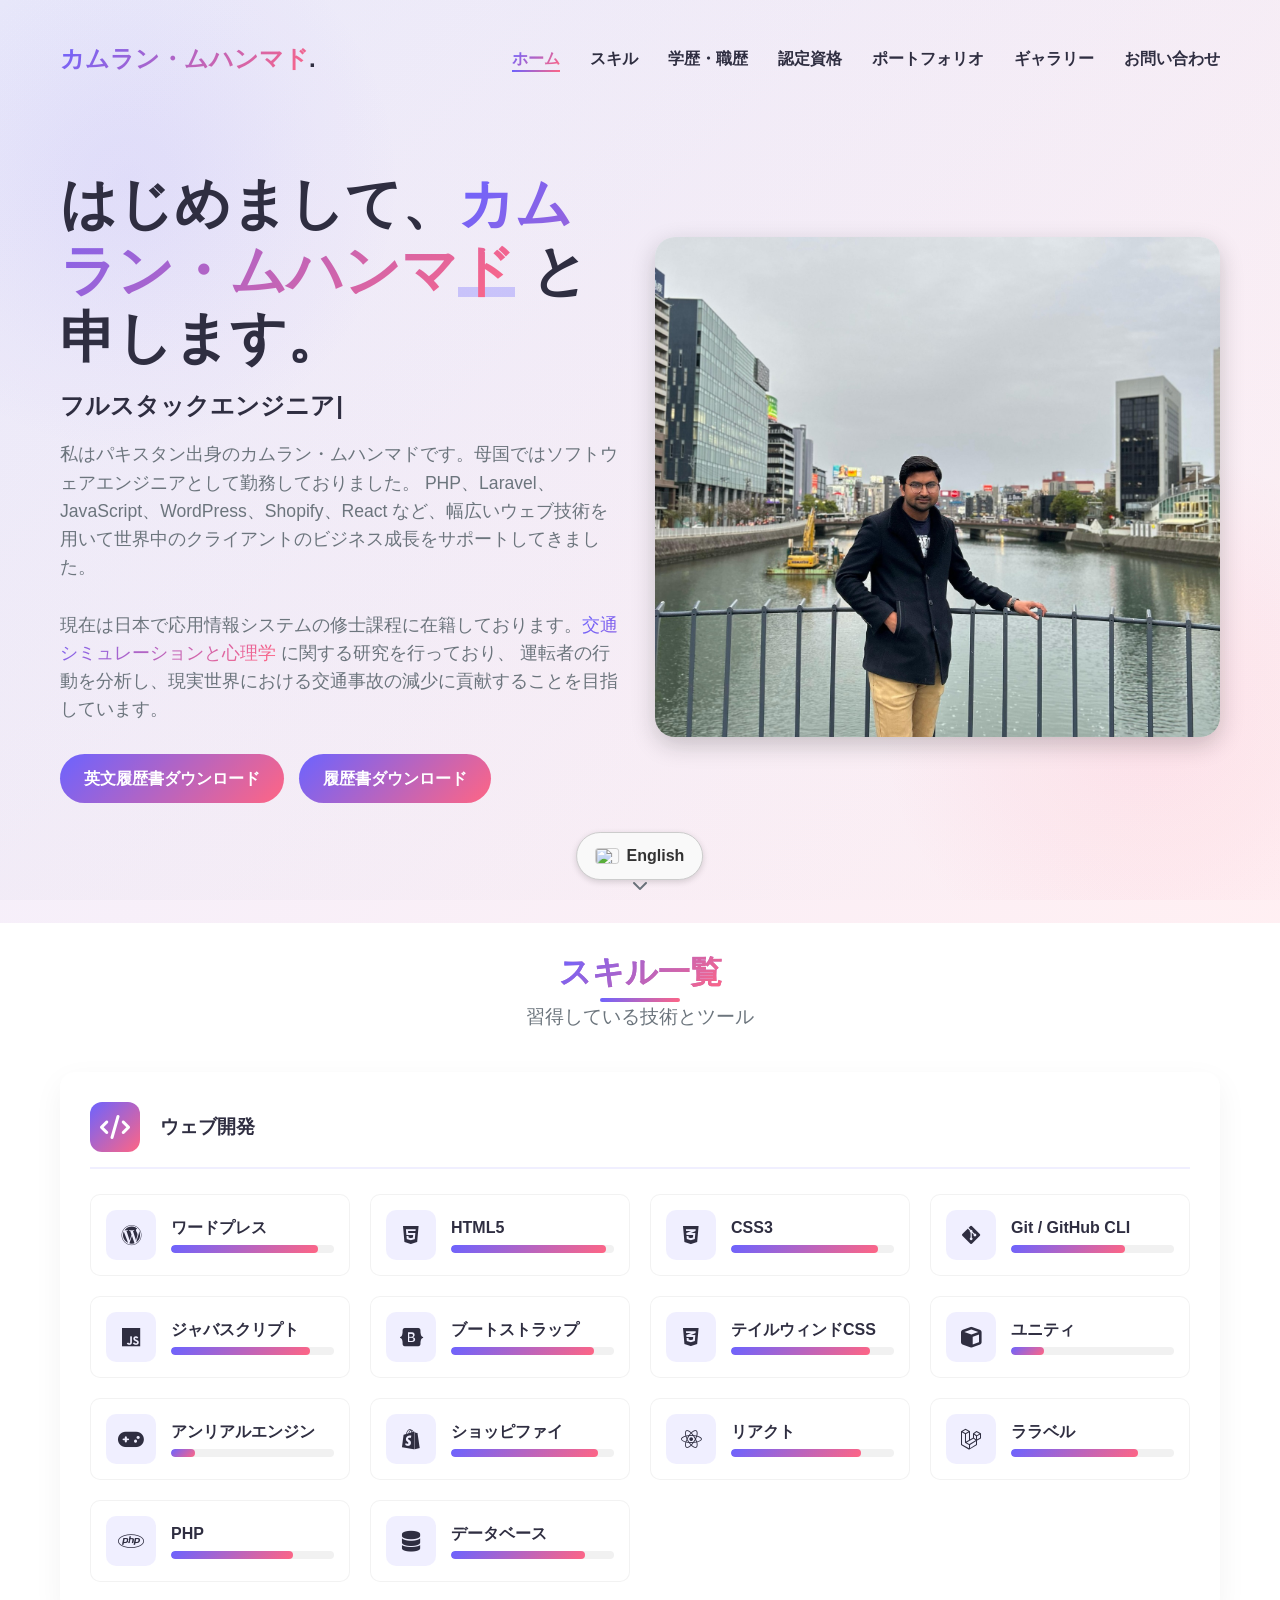
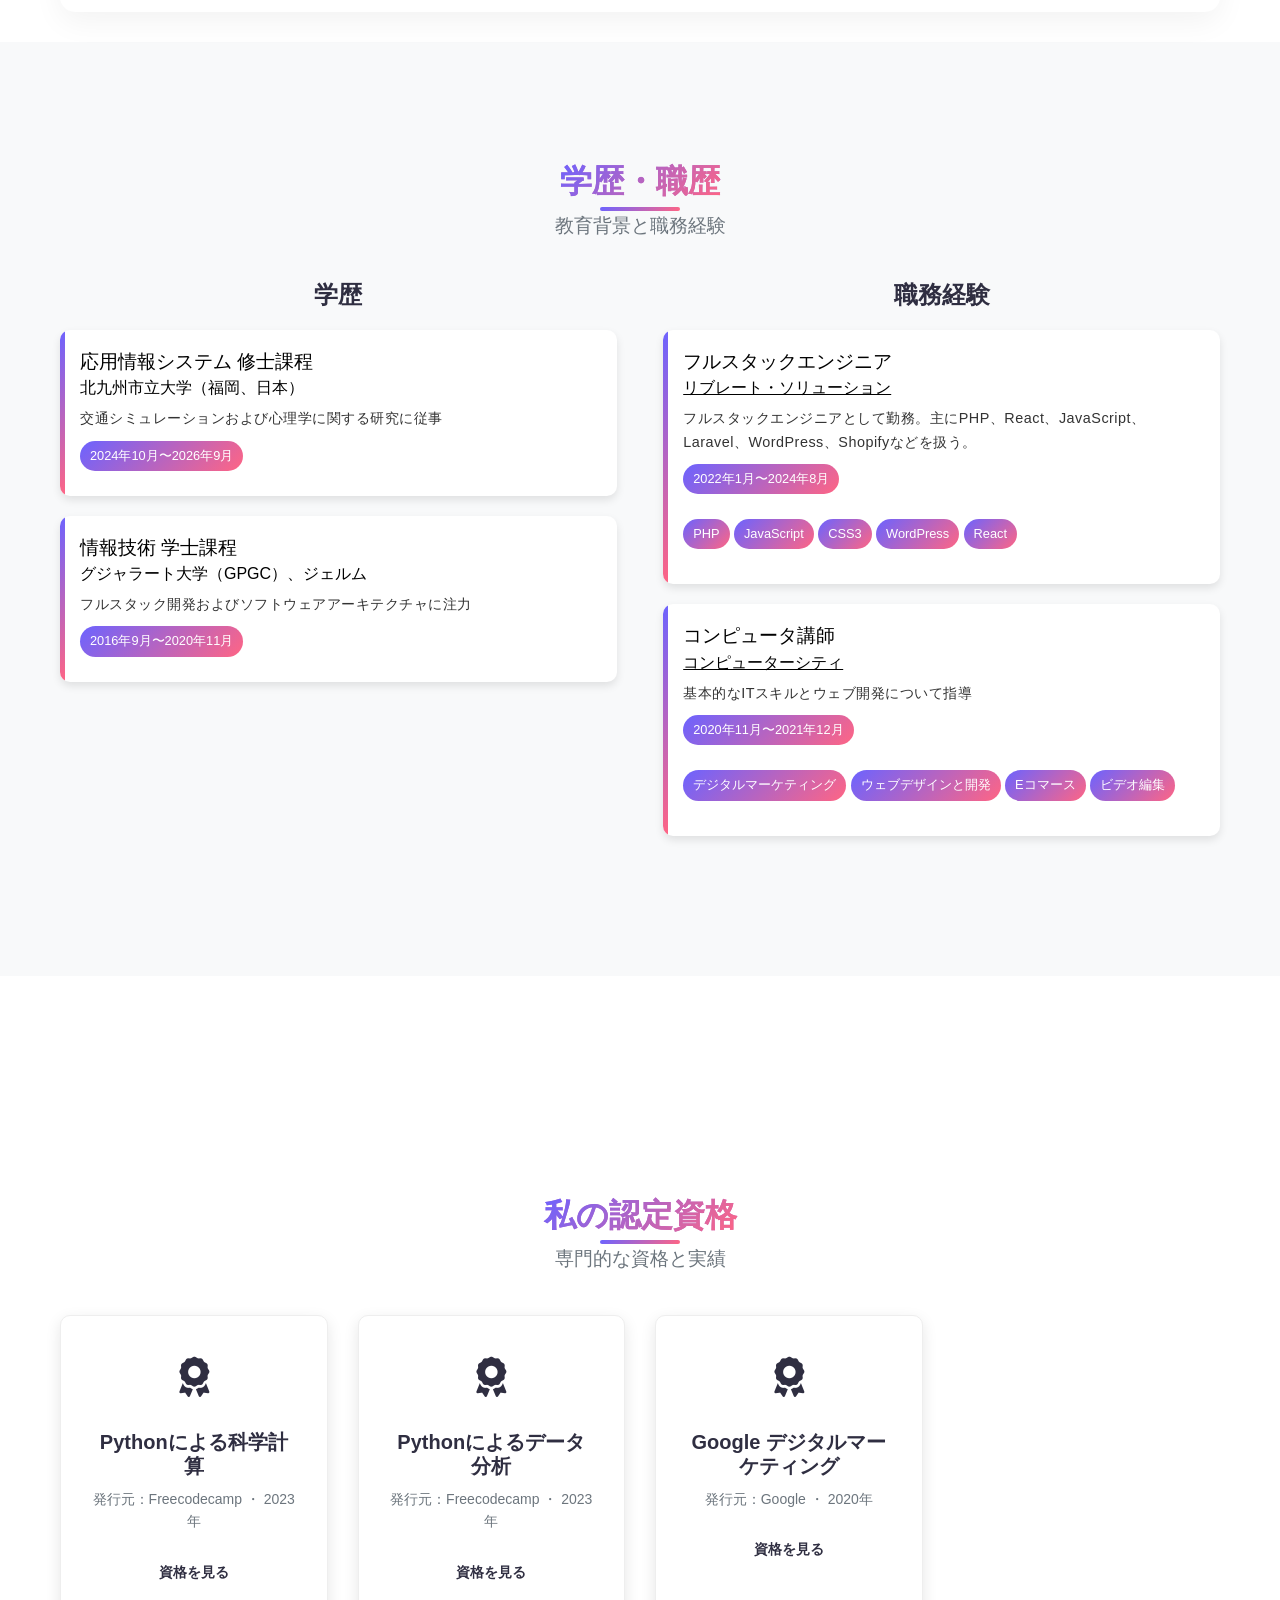
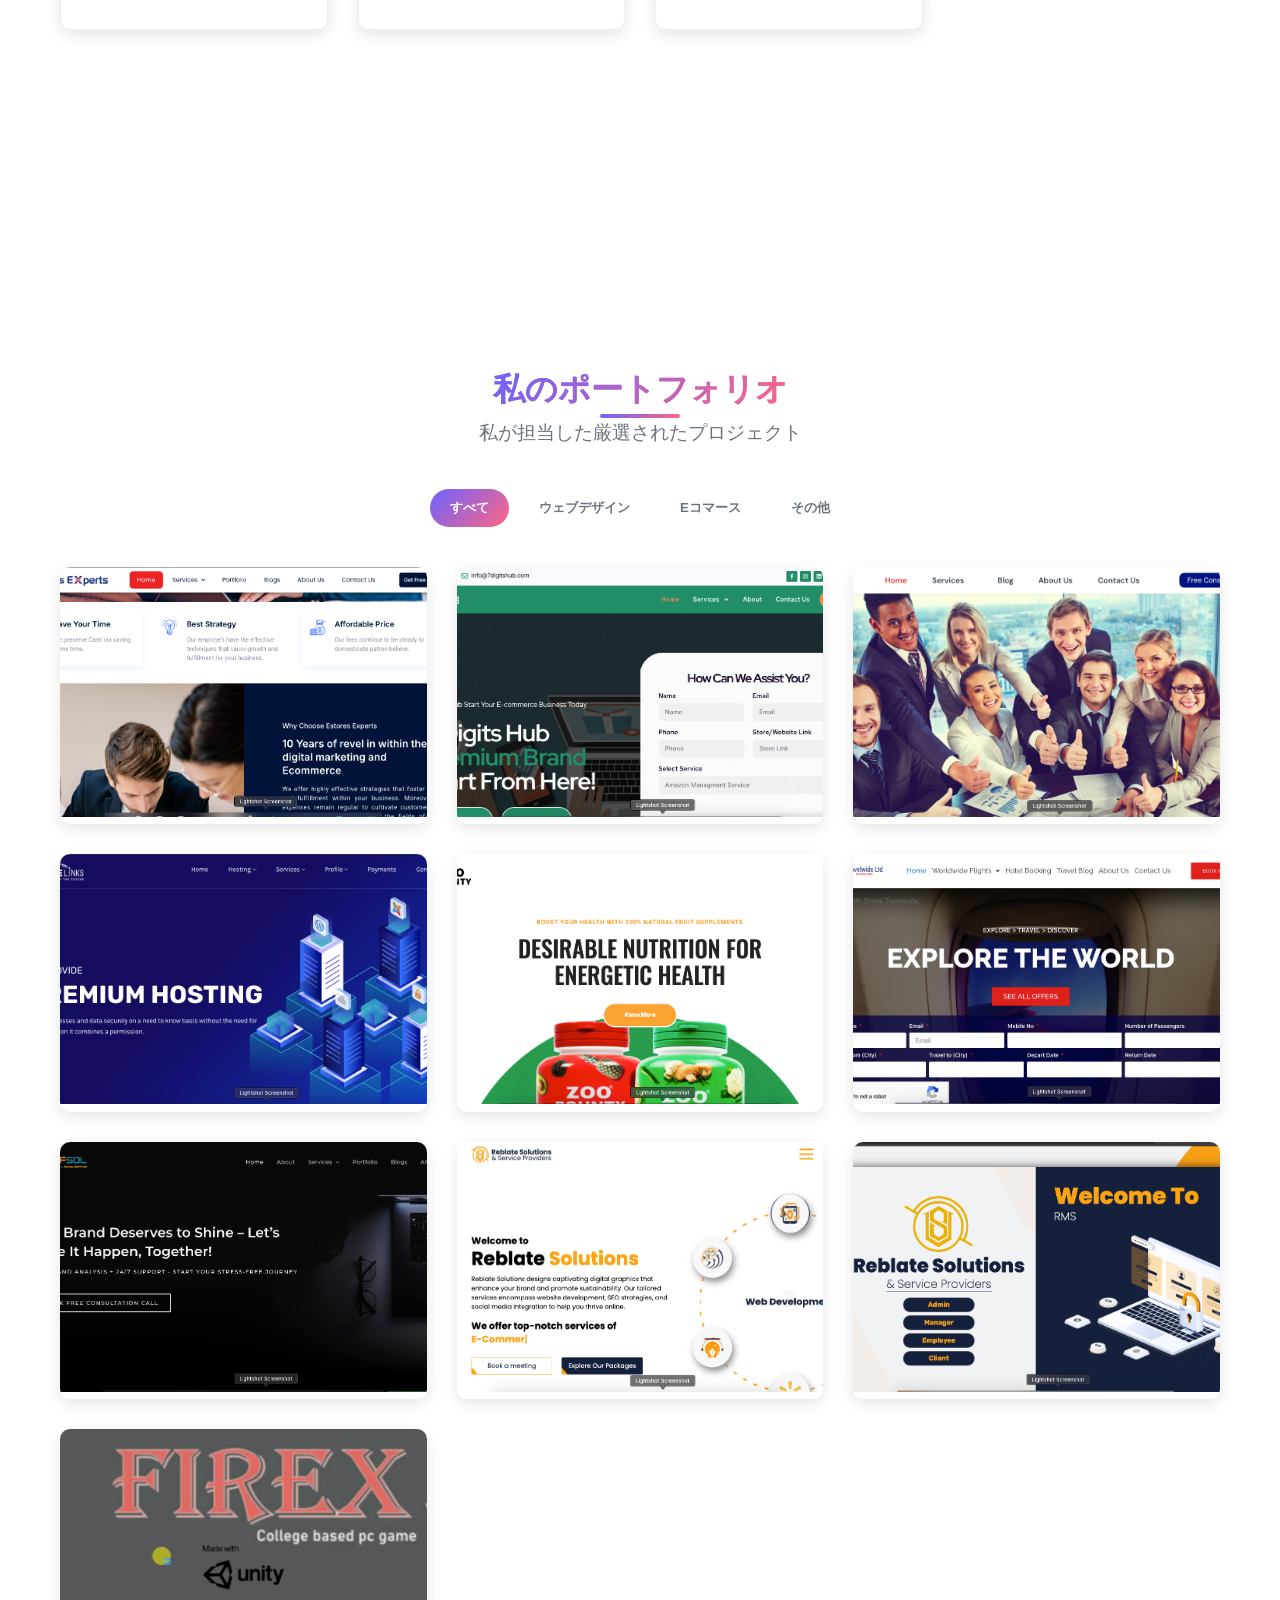
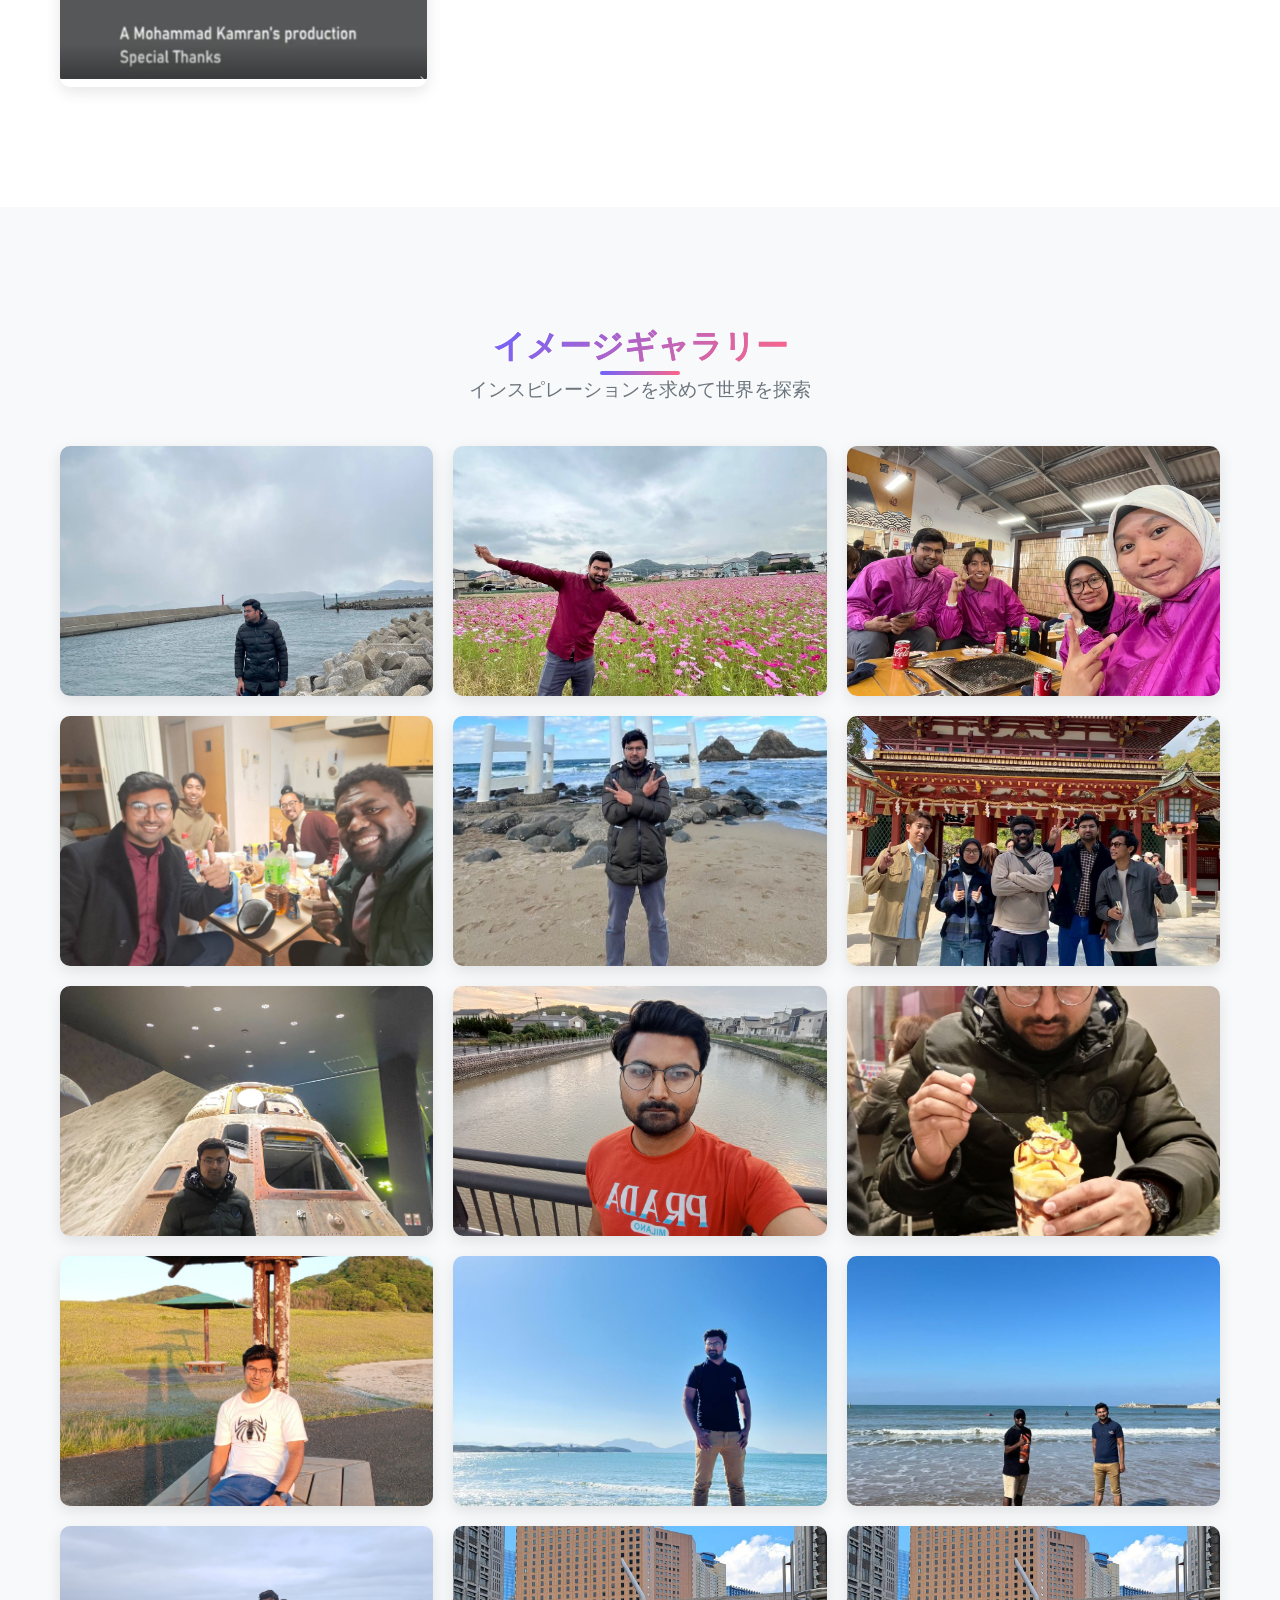
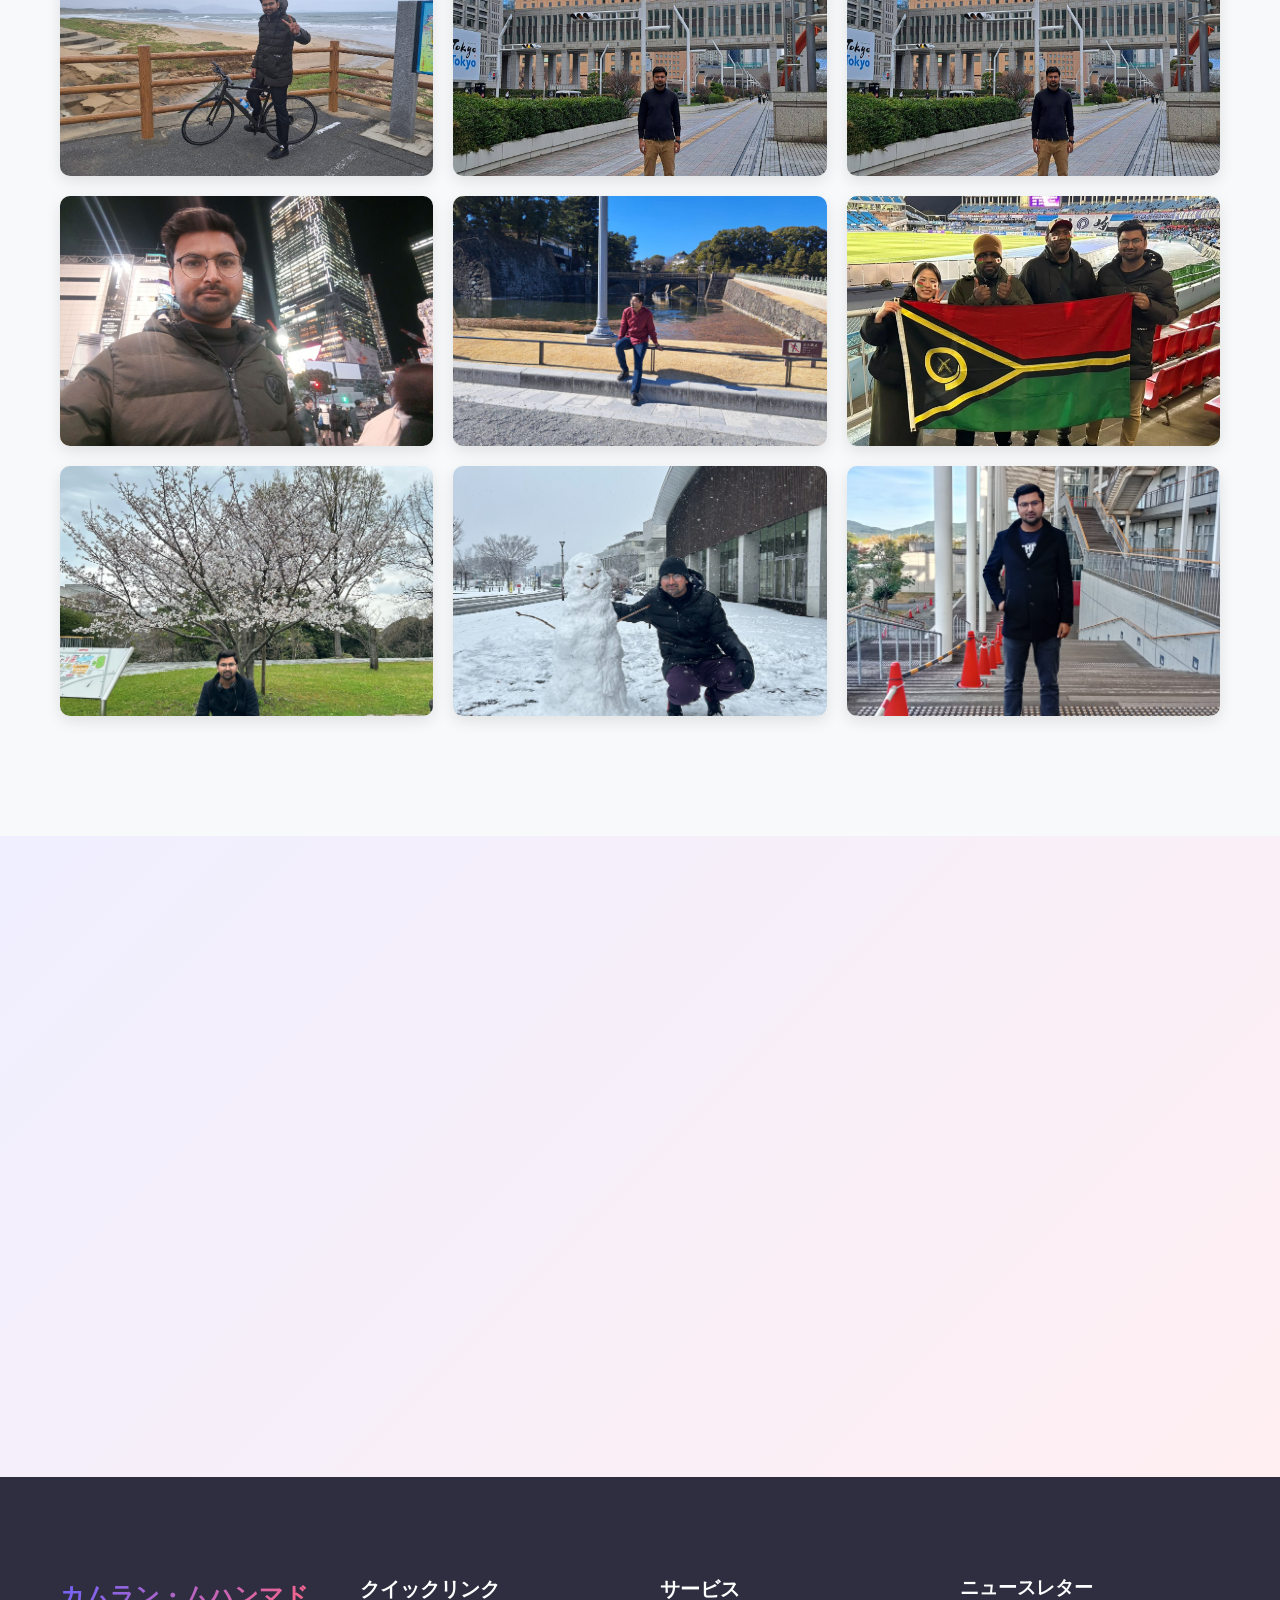
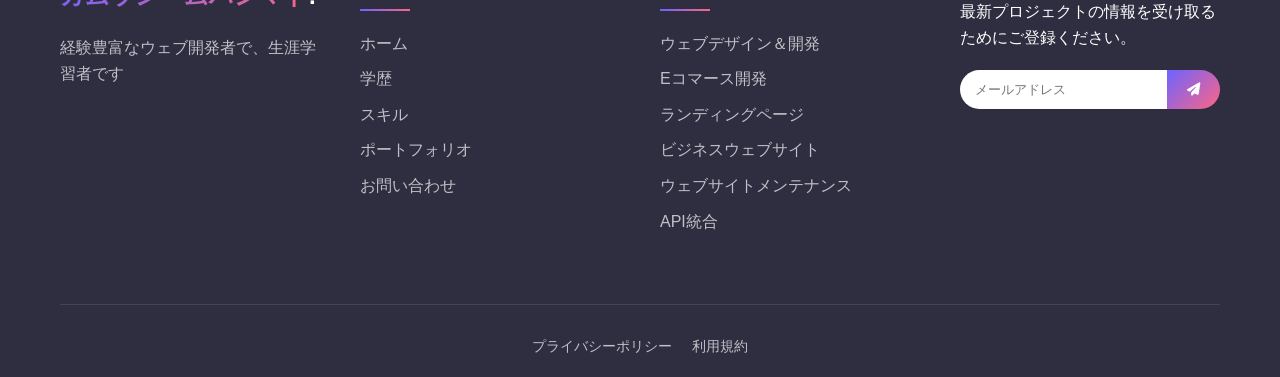
==== commit a4590e5b: "Update index-japanese.html" ====
--- a/index-japanese.html
+++ b/index-japanese.html
@@ -538,15 +538,16 @@
                 <div class="timeline-column experience-column">
                     <h3 class="column-title">職務経験</h3>
                     <div class="timeline-card animate">
-                        <h4>フルタイム フリーランスエンジニア</h4>
-                        <h5><u><a href="#" target="_blank">リモートクライアント</a></u></h5>
-                        <p>フルスタックエンジニアとして、PHP、JavaScript、Laravel、WordPress、Shopifyなどの技術を用いて開発業務を担当しました。</p>
-                        <span class="timeline-date">2022年2月〜2024年8月</span>
+                        <h4>フルスタックエンジニア</h4>
+                        <h5><u><a href="#" target="_blank">リブレート・ソリューション</a></u></h5>
+                        <p>フルスタックエンジニアとして勤務。主にPHP、React、JavaScript、Laravel、WordPress、Shopifyなどを扱う。</p>
+                        <span class="timeline-date">2022年1月〜2024年8月</span>
                         <div class="skills">
                             <span class="timeline-date">PHP</span>
                             <span class="timeline-date">JavaScript</span>
                             <span class="timeline-date">CSS3</span>
                             <span class="timeline-date">WordPress</span>
+                            <span class="timeline-date">React</span>
                             <!-- <span class="timeline-date">Laravel</span> -->
                         </div>
                     </div>
